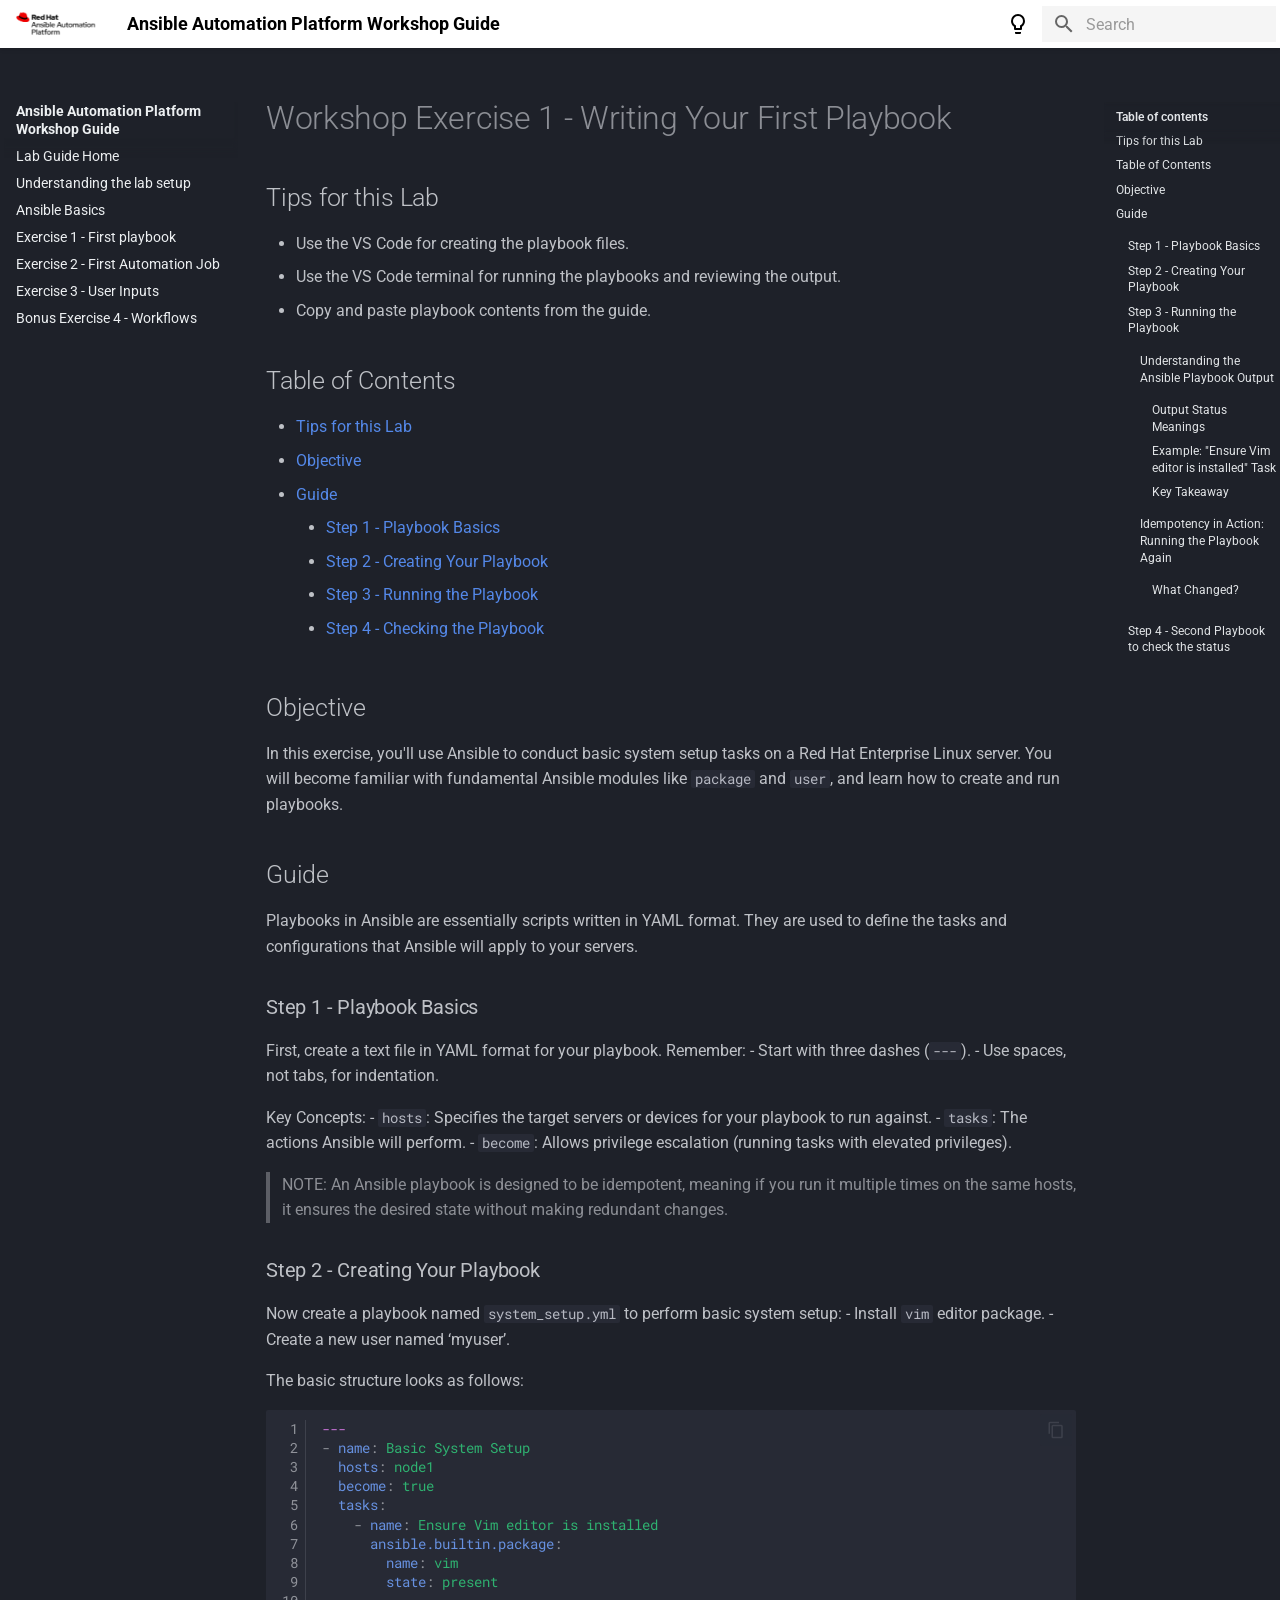
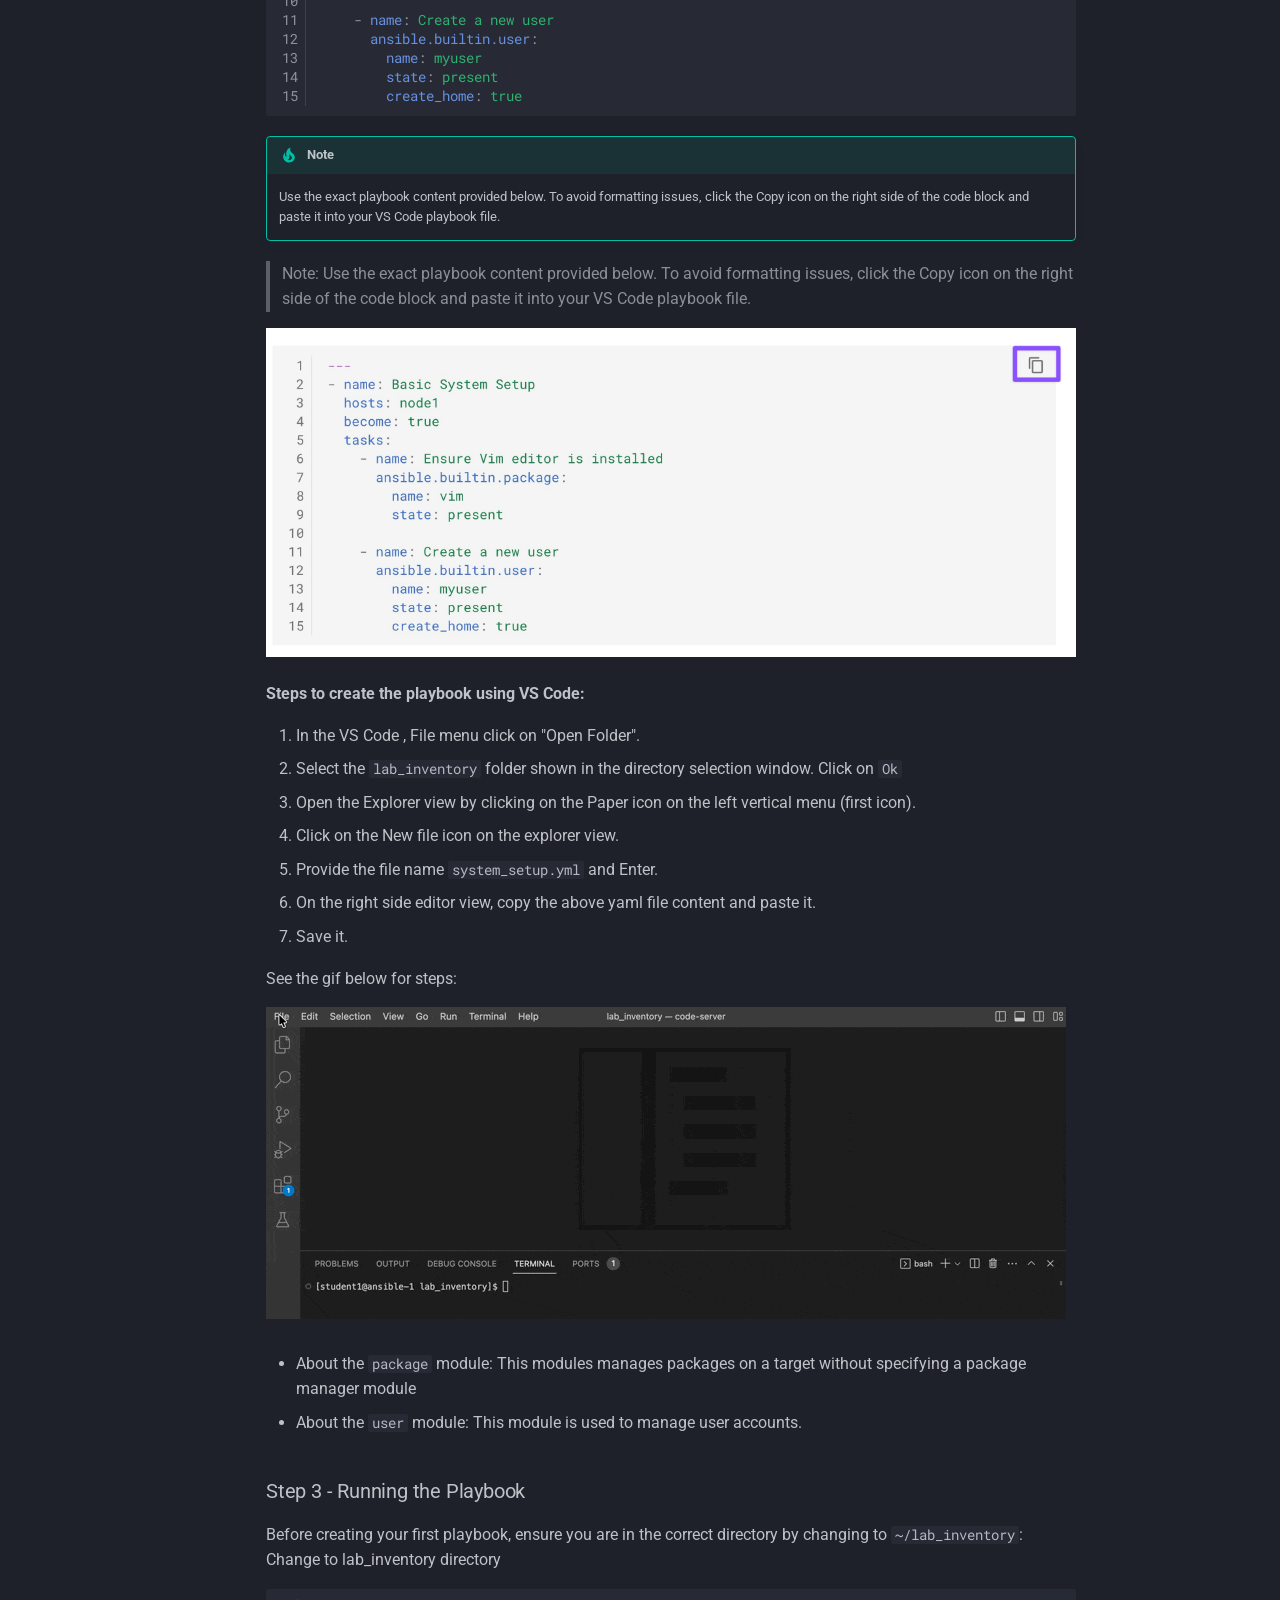
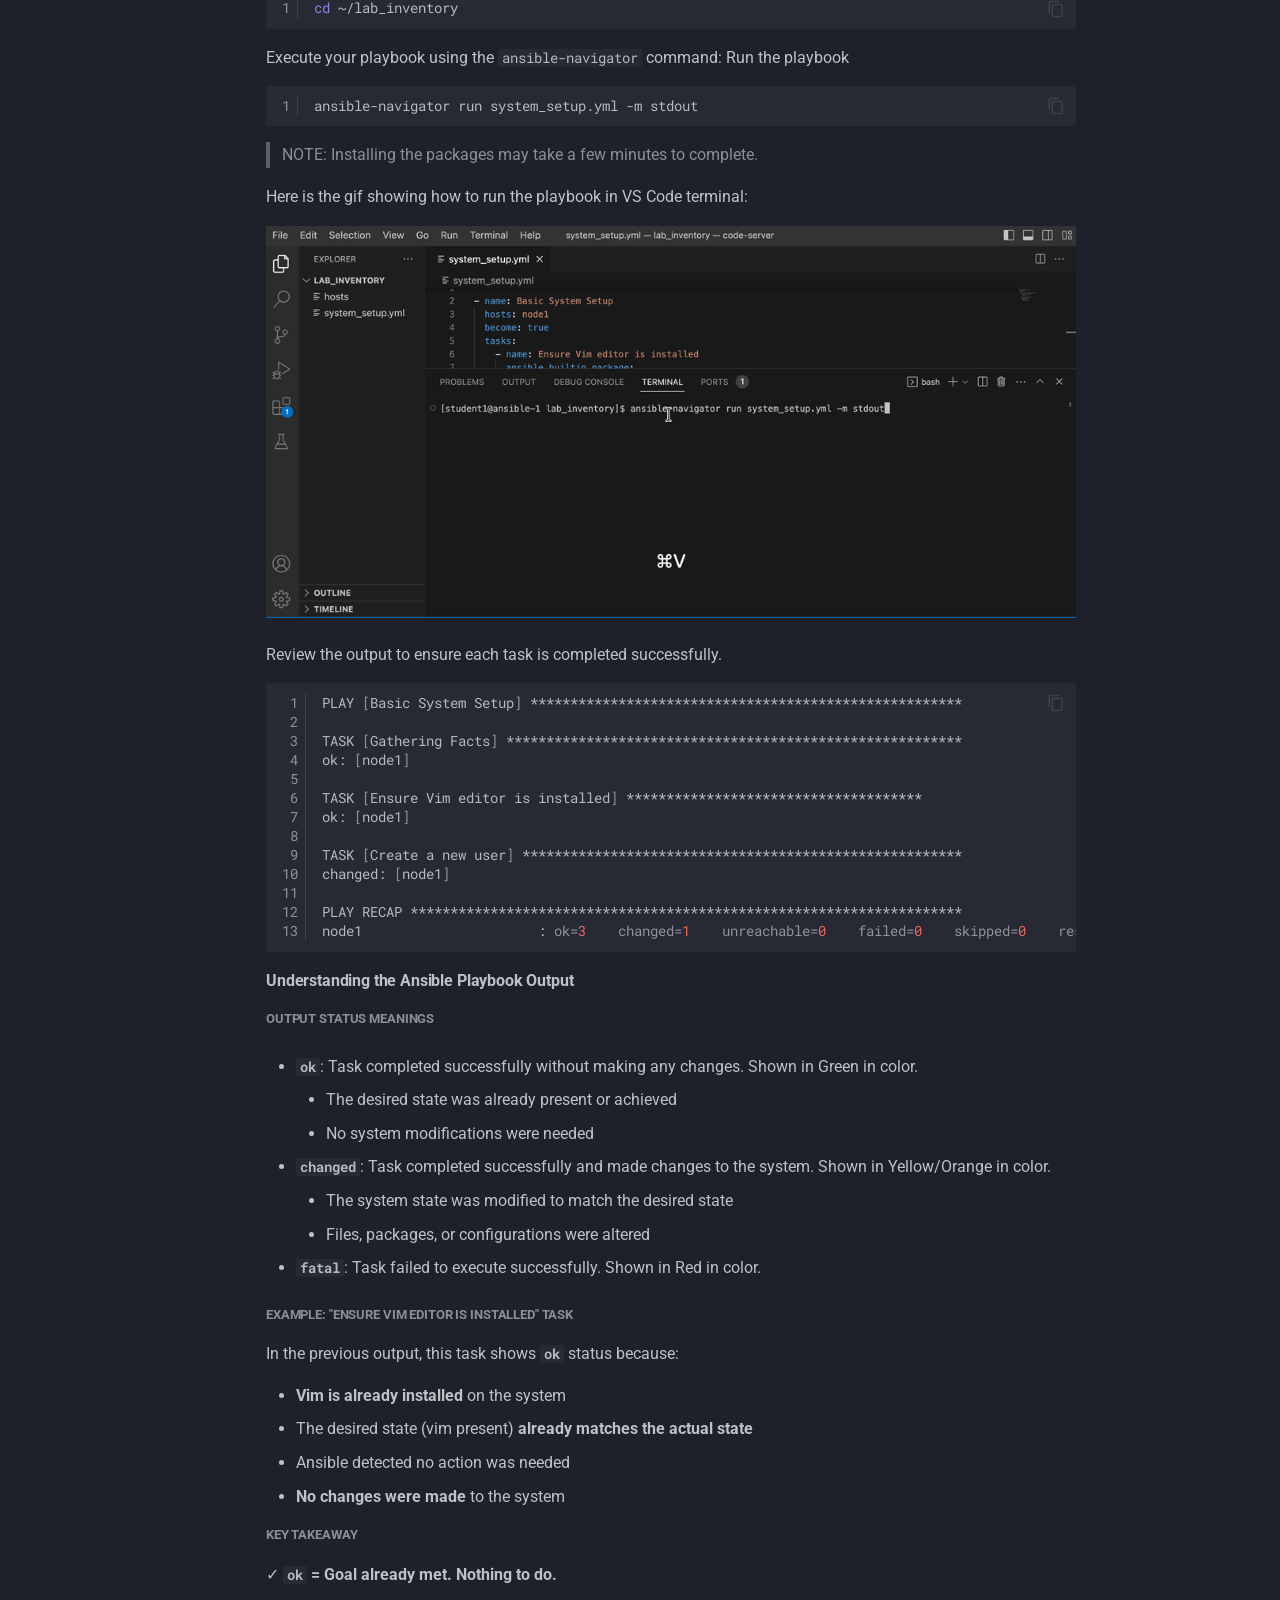
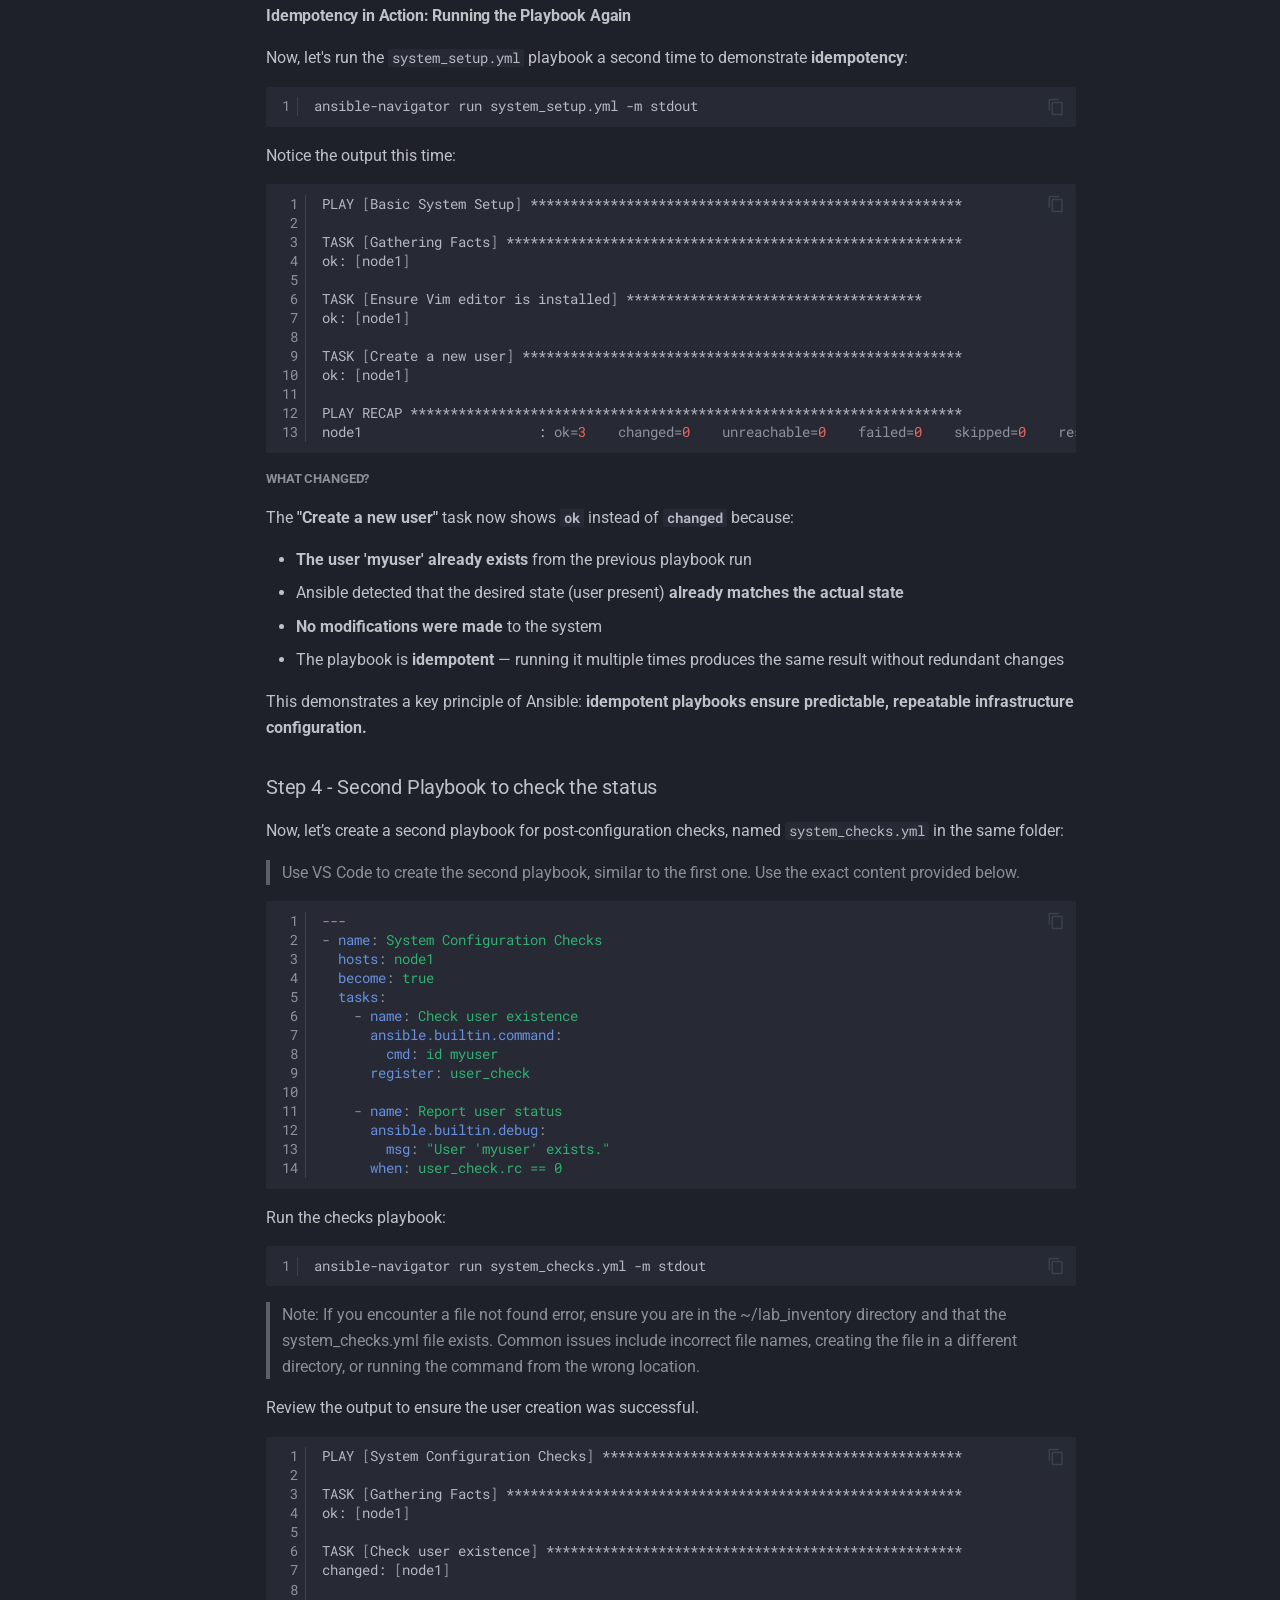
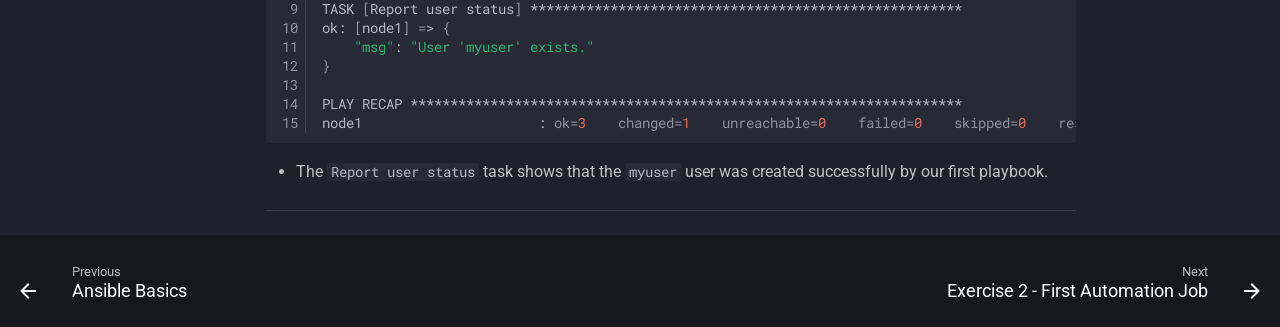
==== 3-playbook/index.html @ c1fabc26 "deploy: dbd949e2527950533a2bd51cdb0af93ff251a50c" ====
<!doctype html>
<html lang="en" class="no-js">
  <head>
    
      <meta charset="utf-8">
      <meta name="viewport" content="width=device-width,initial-scale=1">
      
      
      
      
        <link rel="prev" href="../2-thebasics/">
      
      
        <link rel="next" href="../4-projects/">
      
      
        
      
      
      <link rel="icon" href="../images/RH_AAP_Logo.png">
      <meta name="generator" content="mkdocs-1.6.1, mkdocs-material-9.7.6">
    
    
      
        <title>Exercise 1 - First playbook - Ansible Automation Platform Workshop Guide</title>
      
    
    
      <link rel="stylesheet" href="../assets/stylesheets/main.484c7ddc.min.css">
      
        
        <link rel="stylesheet" href="../assets/stylesheets/palette.ab4e12ef.min.css">
      
      


    
    
      
    
    
      
        
        
        <link rel="preconnect" href="https://fonts.gstatic.com" crossorigin>
        <link rel="stylesheet" href="https://fonts.googleapis.com/css?family=Roboto:300,300i,400,400i,700,700i%7CRoboto+Mono:400,400i,700,700i&display=fallback">
        <style>:root{--md-text-font:"Roboto";--md-code-font:"Roboto Mono"}</style>
      
    
    
      <link rel="stylesheet" href="../stylesheets/extra.css">
    
    <script>__md_scope=new URL("..",location),__md_hash=e=>[...e].reduce(((e,_)=>(e<<5)-e+_.charCodeAt(0)),0),__md_get=(e,_=localStorage,t=__md_scope)=>JSON.parse(_.getItem(t.pathname+"."+e)),__md_set=(e,_,t=localStorage,a=__md_scope)=>{try{t.setItem(a.pathname+"."+e,JSON.stringify(_))}catch(e){}}</script>
    
      

    
    
  </head>
  
  
    
    
      
    
    
    
    
    <body dir="ltr" data-md-color-scheme="slate" data-md-color-primary="indigo" data-md-color-accent="cyan">
  
    
    <input class="md-toggle" data-md-toggle="drawer" type="checkbox" id="__drawer" autocomplete="off">
    <input class="md-toggle" data-md-toggle="search" type="checkbox" id="__search" autocomplete="off">
    <label class="md-overlay" for="__drawer"></label>
    <div data-md-component="skip">
      
        
        <a href="#workshop-exercise-1-writing-your-first-playbook" class="md-skip">
          Skip to content
        </a>
      
    </div>
    <div data-md-component="announce">
      
    </div>
    
    
      

  

<header class="md-header md-header--shadow" data-md-component="header">
  <nav class="md-header__inner md-grid" aria-label="Header">
    <a href=".." title="Ansible Automation Platform Workshop Guide" class="md-header__button md-logo" aria-label="Ansible Automation Platform Workshop Guide" data-md-component="logo">
      
  <img src="../images/logo.png" alt="logo">

    </a>
    <label class="md-header__button md-icon" for="__drawer">
      
      <svg xmlns="http://www.w3.org/2000/svg" viewBox="0 0 24 24"><path d="M3 6h18v2H3zm0 5h18v2H3zm0 5h18v2H3z"/></svg>
    </label>
    <div class="md-header__title" data-md-component="header-title">
      <div class="md-header__ellipsis">
        <div class="md-header__topic">
          <span class="md-ellipsis">
            Ansible Automation Platform Workshop Guide
          </span>
        </div>
        <div class="md-header__topic" data-md-component="header-topic">
          <span class="md-ellipsis">
            
              Exercise 1 - First playbook
            
          </span>
        </div>
      </div>
    </div>
    
      
        <form class="md-header__option" data-md-component="palette">
  
    
    
    
    <input class="md-option" data-md-color-media="" data-md-color-scheme="slate" data-md-color-primary="indigo" data-md-color-accent="cyan"  aria-label="Switch to light mode"  type="radio" name="__palette" id="__palette_0">
    
      <label class="md-header__button md-icon" title="Switch to light mode" for="__palette_1" hidden>
        <svg xmlns="http://www.w3.org/2000/svg" viewBox="0 0 24 24"><path d="M12 2a7 7 0 0 1 7 7c0 2.38-1.19 4.47-3 5.74V17a1 1 0 0 1-1 1H9a1 1 0 0 1-1-1v-2.26C6.19 13.47 5 11.38 5 9a7 7 0 0 1 7-7M9 21v-1h6v1a1 1 0 0 1-1 1h-4a1 1 0 0 1-1-1m3-17a5 5 0 0 0-5 5c0 2.05 1.23 3.81 3 4.58V16h4v-2.42c1.77-.77 3-2.53 3-4.58a5 5 0 0 0-5-5"/></svg>
      </label>
    
  
    
    
    
    <input class="md-option" data-md-color-media="" data-md-color-scheme="default" data-md-color-primary="white" data-md-color-accent="indigo"  aria-label="Switch to dark mode"  type="radio" name="__palette" id="__palette_1">
    
      <label class="md-header__button md-icon" title="Switch to dark mode" for="__palette_0" hidden>
        <svg xmlns="http://www.w3.org/2000/svg" viewBox="0 0 24 24"><path d="M12 2a7 7 0 0 0-7 7c0 2.38 1.19 4.47 3 5.74V17a1 1 0 0 0 1 1h6a1 1 0 0 0 1-1v-2.26c1.81-1.27 3-3.36 3-5.74a7 7 0 0 0-7-7M9 21a1 1 0 0 0 1 1h4a1 1 0 0 0 1-1v-1H9z"/></svg>
      </label>
    
  
</form>
      
    
    
      <script>var palette=__md_get("__palette");if(palette&&palette.color){if("(prefers-color-scheme)"===palette.color.media){var media=matchMedia("(prefers-color-scheme: light)"),input=document.querySelector(media.matches?"[data-md-color-media='(prefers-color-scheme: light)']":"[data-md-color-media='(prefers-color-scheme: dark)']");palette.color.media=input.getAttribute("data-md-color-media"),palette.color.scheme=input.getAttribute("data-md-color-scheme"),palette.color.primary=input.getAttribute("data-md-color-primary"),palette.color.accent=input.getAttribute("data-md-color-accent")}for(var[key,value]of Object.entries(palette.color))document.body.setAttribute("data-md-color-"+key,value)}</script>
    
    
    
      
      
        <label class="md-header__button md-icon" for="__search">
          
          <svg xmlns="http://www.w3.org/2000/svg" viewBox="0 0 24 24"><path d="M9.5 3A6.5 6.5 0 0 1 16 9.5c0 1.61-.59 3.09-1.56 4.23l.27.27h.79l5 5-1.5 1.5-5-5v-.79l-.27-.27A6.52 6.52 0 0 1 9.5 16 6.5 6.5 0 0 1 3 9.5 6.5 6.5 0 0 1 9.5 3m0 2C7 5 5 7 5 9.5S7 14 9.5 14 14 12 14 9.5 12 5 9.5 5"/></svg>
        </label>
        <div class="md-search" data-md-component="search" role="dialog">
  <label class="md-search__overlay" for="__search"></label>
  <div class="md-search__inner" role="search">
    <form class="md-search__form" name="search">
      <input type="text" class="md-search__input" name="query" aria-label="Search" placeholder="Search" autocapitalize="off" autocorrect="off" autocomplete="off" spellcheck="false" data-md-component="search-query" required>
      <label class="md-search__icon md-icon" for="__search">
        
        <svg xmlns="http://www.w3.org/2000/svg" viewBox="0 0 24 24"><path d="M9.5 3A6.5 6.5 0 0 1 16 9.5c0 1.61-.59 3.09-1.56 4.23l.27.27h.79l5 5-1.5 1.5-5-5v-.79l-.27-.27A6.52 6.52 0 0 1 9.5 16 6.5 6.5 0 0 1 3 9.5 6.5 6.5 0 0 1 9.5 3m0 2C7 5 5 7 5 9.5S7 14 9.5 14 14 12 14 9.5 12 5 9.5 5"/></svg>
        
        <svg xmlns="http://www.w3.org/2000/svg" viewBox="0 0 24 24"><path d="M20 11v2H8l5.5 5.5-1.42 1.42L4.16 12l7.92-7.92L13.5 5.5 8 11z"/></svg>
      </label>
      <nav class="md-search__options" aria-label="Search">
        
        <button type="reset" class="md-search__icon md-icon" title="Clear" aria-label="Clear" tabindex="-1">
          
          <svg xmlns="http://www.w3.org/2000/svg" viewBox="0 0 24 24"><path d="M19 6.41 17.59 5 12 10.59 6.41 5 5 6.41 10.59 12 5 17.59 6.41 19 12 13.41 17.59 19 19 17.59 13.41 12z"/></svg>
        </button>
      </nav>
      
    </form>
    <div class="md-search__output">
      <div class="md-search__scrollwrap" tabindex="0" data-md-scrollfix>
        <div class="md-search-result" data-md-component="search-result">
          <div class="md-search-result__meta">
            Initializing search
          </div>
          <ol class="md-search-result__list" role="presentation"></ol>
        </div>
      </div>
    </div>
  </div>
</div>
      
    
    
  </nav>
  
</header>
    
    <div class="md-container" data-md-component="container">
      
      
        
          
        
      
      <main class="md-main" data-md-component="main">
        <div class="md-main__inner md-grid">
          
            
              
              <div class="md-sidebar md-sidebar--primary" data-md-component="sidebar" data-md-type="navigation" >
                <div class="md-sidebar__scrollwrap">
                  <div class="md-sidebar__inner">
                    



<nav class="md-nav md-nav--primary" aria-label="Navigation" data-md-level="0">
  <label class="md-nav__title" for="__drawer">
    <a href=".." title="Ansible Automation Platform Workshop Guide" class="md-nav__button md-logo" aria-label="Ansible Automation Platform Workshop Guide" data-md-component="logo">
      
  <img src="../images/logo.png" alt="logo">

    </a>
    Ansible Automation Platform Workshop Guide
  </label>
  
  <ul class="md-nav__list" data-md-scrollfix>
    
      
      
  
  
  
  
    <li class="md-nav__item">
      <a href=".." class="md-nav__link">
        
  
  
  <span class="md-ellipsis">
    
  
    Lab Guide Home
  

    
  </span>
  
  

      </a>
    </li>
  

    
      
      
  
  
  
  
    <li class="md-nav__item">
      <a href="../1-setup/" class="md-nav__link">
        
  
  
  <span class="md-ellipsis">
    
  
    Understanding the lab setup
  

    
  </span>
  
  

      </a>
    </li>
  

    
      
      
  
  
  
  
    <li class="md-nav__item">
      <a href="../2-thebasics/" class="md-nav__link">
        
  
  
  <span class="md-ellipsis">
    
  
    Ansible Basics
  

    
  </span>
  
  

      </a>
    </li>
  

    
      
      
  
  
    
  
  
  
    <li class="md-nav__item md-nav__item--active">
      
      <input class="md-nav__toggle md-toggle" type="checkbox" id="__toc">
      
      
        
      
      
        <label class="md-nav__link md-nav__link--active" for="__toc">
          
  
  
  <span class="md-ellipsis">
    
  
    Exercise 1 - First playbook
  

    
  </span>
  
  

          <span class="md-nav__icon md-icon"></span>
        </label>
      
      <a href="./" class="md-nav__link md-nav__link--active">
        
  
  
  <span class="md-ellipsis">
    
  
    Exercise 1 - First playbook
  

    
  </span>
  
  

      </a>
      
        

<nav class="md-nav md-nav--secondary" aria-label="Table of contents">
  
  
  
    
  
  
    <label class="md-nav__title" for="__toc">
      <span class="md-nav__icon md-icon"></span>
      Table of contents
    </label>
    <ul class="md-nav__list" data-md-component="toc" data-md-scrollfix>
      
        <li class="md-nav__item">
  <a href="#tips-for-this-lab" class="md-nav__link">
    <span class="md-ellipsis">
      
        Tips for this Lab
      
    </span>
  </a>
  
</li>
      
        <li class="md-nav__item">
  <a href="#table-of-contents" class="md-nav__link">
    <span class="md-ellipsis">
      
        Table of Contents
      
    </span>
  </a>
  
</li>
      
        <li class="md-nav__item">
  <a href="#objective" class="md-nav__link">
    <span class="md-ellipsis">
      
        Objective
      
    </span>
  </a>
  
</li>
      
        <li class="md-nav__item">
  <a href="#guide" class="md-nav__link">
    <span class="md-ellipsis">
      
        Guide
      
    </span>
  </a>
  
    <nav class="md-nav" aria-label="Guide">
      <ul class="md-nav__list">
        
          <li class="md-nav__item">
  <a href="#step-1-playbook-basics" class="md-nav__link">
    <span class="md-ellipsis">
      
        Step 1 - Playbook Basics
      
    </span>
  </a>
  
</li>
        
          <li class="md-nav__item">
  <a href="#step-2-creating-your-playbook" class="md-nav__link">
    <span class="md-ellipsis">
      
        Step 2 - Creating Your Playbook
      
    </span>
  </a>
  
</li>
        
          <li class="md-nav__item">
  <a href="#step-3-running-the-playbook" class="md-nav__link">
    <span class="md-ellipsis">
      
        Step 3 - Running the Playbook
      
    </span>
  </a>
  
    <nav class="md-nav" aria-label="Step 3 - Running the Playbook">
      <ul class="md-nav__list">
        
          <li class="md-nav__item">
  <a href="#understanding-the-ansible-playbook-output" class="md-nav__link">
    <span class="md-ellipsis">
      
        Understanding the Ansible Playbook Output
      
    </span>
  </a>
  
    <nav class="md-nav" aria-label="Understanding the Ansible Playbook Output">
      <ul class="md-nav__list">
        
          <li class="md-nav__item">
  <a href="#output-status-meanings" class="md-nav__link">
    <span class="md-ellipsis">
      
        Output Status Meanings
      
    </span>
  </a>
  
</li>
        
          <li class="md-nav__item">
  <a href="#example-ensure-vim-editor-is-installed-task" class="md-nav__link">
    <span class="md-ellipsis">
      
        Example: "Ensure Vim editor is installed" Task
      
    </span>
  </a>
  
</li>
        
          <li class="md-nav__item">
  <a href="#key-takeaway" class="md-nav__link">
    <span class="md-ellipsis">
      
        Key Takeaway
      
    </span>
  </a>
  
</li>
        
      </ul>
    </nav>
  
</li>
        
          <li class="md-nav__item">
  <a href="#idempotency-in-action-running-the-playbook-again" class="md-nav__link">
    <span class="md-ellipsis">
      
        Idempotency in Action: Running the Playbook Again
      
    </span>
  </a>
  
    <nav class="md-nav" aria-label="Idempotency in Action: Running the Playbook Again">
      <ul class="md-nav__list">
        
          <li class="md-nav__item">
  <a href="#what-changed" class="md-nav__link">
    <span class="md-ellipsis">
      
        What Changed?
      
    </span>
  </a>
  
</li>
        
      </ul>
    </nav>
  
</li>
        
      </ul>
    </nav>
  
</li>
        
          <li class="md-nav__item">
  <a href="#step-4-second-playbook-to-check-the-status" class="md-nav__link">
    <span class="md-ellipsis">
      
        Step 4 - Second Playbook to check the status
      
    </span>
  </a>
  
</li>
        
      </ul>
    </nav>
  
</li>
      
    </ul>
  
</nav>
      
    </li>
  

    
      
      
  
  
  
  
    <li class="md-nav__item">
      <a href="../4-projects/" class="md-nav__link">
        
  
  
  <span class="md-ellipsis">
    
  
    Exercise 2 - First Automation Job
  

    
  </span>
  
  

      </a>
    </li>
  

    
      
      
  
  
  
  
    <li class="md-nav__item">
      <a href="../5-surveys/" class="md-nav__link">
        
  
  
  <span class="md-ellipsis">
    
  
    Exercise 3 - User Inputs
  

    
  </span>
  
  

      </a>
    </li>
  

    
      
      
  
  
  
  
    <li class="md-nav__item">
      <a href="../6-bonus-workflows/" class="md-nav__link">
        
  
  
  <span class="md-ellipsis">
    
  
    Bonus Exercise 4 - Workflows
  

    
  </span>
  
  

      </a>
    </li>
  

    
  </ul>
</nav>
                  </div>
                </div>
              </div>
            
            
              
              <div class="md-sidebar md-sidebar--secondary" data-md-component="sidebar" data-md-type="toc" >
                <div class="md-sidebar__scrollwrap">
                  <div class="md-sidebar__inner">
                    

<nav class="md-nav md-nav--secondary" aria-label="Table of contents">
  
  
  
    
  
  
    <label class="md-nav__title" for="__toc">
      <span class="md-nav__icon md-icon"></span>
      Table of contents
    </label>
    <ul class="md-nav__list" data-md-component="toc" data-md-scrollfix>
      
        <li class="md-nav__item">
  <a href="#tips-for-this-lab" class="md-nav__link">
    <span class="md-ellipsis">
      
        Tips for this Lab
      
    </span>
  </a>
  
</li>
      
        <li class="md-nav__item">
  <a href="#table-of-contents" class="md-nav__link">
    <span class="md-ellipsis">
      
        Table of Contents
      
    </span>
  </a>
  
</li>
      
        <li class="md-nav__item">
  <a href="#objective" class="md-nav__link">
    <span class="md-ellipsis">
      
        Objective
      
    </span>
  </a>
  
</li>
      
        <li class="md-nav__item">
  <a href="#guide" class="md-nav__link">
    <span class="md-ellipsis">
      
        Guide
      
    </span>
  </a>
  
    <nav class="md-nav" aria-label="Guide">
      <ul class="md-nav__list">
        
          <li class="md-nav__item">
  <a href="#step-1-playbook-basics" class="md-nav__link">
    <span class="md-ellipsis">
      
        Step 1 - Playbook Basics
      
    </span>
  </a>
  
</li>
        
          <li class="md-nav__item">
  <a href="#step-2-creating-your-playbook" class="md-nav__link">
    <span class="md-ellipsis">
      
        Step 2 - Creating Your Playbook
      
    </span>
  </a>
  
</li>
        
          <li class="md-nav__item">
  <a href="#step-3-running-the-playbook" class="md-nav__link">
    <span class="md-ellipsis">
      
        Step 3 - Running the Playbook
      
    </span>
  </a>
  
    <nav class="md-nav" aria-label="Step 3 - Running the Playbook">
      <ul class="md-nav__list">
        
          <li class="md-nav__item">
  <a href="#understanding-the-ansible-playbook-output" class="md-nav__link">
    <span class="md-ellipsis">
      
        Understanding the Ansible Playbook Output
      
    </span>
  </a>
  
    <nav class="md-nav" aria-label="Understanding the Ansible Playbook Output">
      <ul class="md-nav__list">
        
          <li class="md-nav__item">
  <a href="#output-status-meanings" class="md-nav__link">
    <span class="md-ellipsis">
      
        Output Status Meanings
      
    </span>
  </a>
  
</li>
        
          <li class="md-nav__item">
  <a href="#example-ensure-vim-editor-is-installed-task" class="md-nav__link">
    <span class="md-ellipsis">
      
        Example: "Ensure Vim editor is installed" Task
      
    </span>
  </a>
  
</li>
        
          <li class="md-nav__item">
  <a href="#key-takeaway" class="md-nav__link">
    <span class="md-ellipsis">
      
        Key Takeaway
      
    </span>
  </a>
  
</li>
        
      </ul>
    </nav>
  
</li>
        
          <li class="md-nav__item">
  <a href="#idempotency-in-action-running-the-playbook-again" class="md-nav__link">
    <span class="md-ellipsis">
      
        Idempotency in Action: Running the Playbook Again
      
    </span>
  </a>
  
    <nav class="md-nav" aria-label="Idempotency in Action: Running the Playbook Again">
      <ul class="md-nav__list">
        
          <li class="md-nav__item">
  <a href="#what-changed" class="md-nav__link">
    <span class="md-ellipsis">
      
        What Changed?
      
    </span>
  </a>
  
</li>
        
      </ul>
    </nav>
  
</li>
        
      </ul>
    </nav>
  
</li>
        
          <li class="md-nav__item">
  <a href="#step-4-second-playbook-to-check-the-status" class="md-nav__link">
    <span class="md-ellipsis">
      
        Step 4 - Second Playbook to check the status
      
    </span>
  </a>
  
</li>
        
      </ul>
    </nav>
  
</li>
      
    </ul>
  
</nav>
                  </div>
                </div>
              </div>
            
          
          
            <div class="md-content" data-md-component="content">
              
              <article class="md-content__inner md-typeset">
                
                  



<h1 id="workshop-exercise-1-writing-your-first-playbook">Workshop Exercise 1 - Writing Your First Playbook</h1>
<h2 id="tips-for-this-lab">Tips for this Lab</h2>
<ul>
<li>Use the VS Code for creating the playbook files. </li>
<li>Use the VS Code terminal for running the playbooks and reviewing the output.</li>
<li>Copy and paste playbook contents from the guide. </li>
</ul>
<h2 id="table-of-contents">Table of Contents</h2>
<ul>
<li><a href="#tips-for-this-lab">Tips for this Lab</a></li>
<li><a href="#objective">Objective</a></li>
<li><a href="#guide">Guide</a><ul>
<li><a href="#step-1---playbook-basics">Step 1 - Playbook Basics</a></li>
<li><a href="#step-2---creating-your-playbook">Step 2 - Creating Your Playbook</a></li>
<li><a href="#step-3---running-the-playbook">Step 3 - Running the Playbook</a></li>
<li><a href="#step-4---checking-the-playbook">Step 4 - Checking the Playbook</a></li>
</ul>
</li>
</ul>
<h2 id="objective">Objective</h2>
<p>In this exercise, you'll use Ansible to conduct basic system setup tasks on a
Red Hat Enterprise Linux server. You will become familiar with fundamental
Ansible modules like <code>package</code> and <code>user</code>, and learn how to create and run
playbooks.</p>
<h2 id="guide">Guide</h2>
<p>Playbooks in Ansible are essentially scripts written in YAML format. They are
used to define the tasks and configurations that Ansible will apply to your
servers.</p>
<h3 id="step-1-playbook-basics">Step 1 - Playbook Basics</h3>
<p>First, create a text file in YAML format for your playbook. Remember:
- Start with three dashes (<code>---</code>).
- Use spaces, not tabs, for indentation.</p>
<p>Key Concepts:
- <code>hosts</code>: Specifies the target servers or devices for your playbook to run against.
- <code>tasks</code>: The actions Ansible will perform.
- <code>become</code>: Allows privilege escalation (running tasks with elevated privileges).</p>
<blockquote>
<p>NOTE: An Ansible playbook is designed to be idempotent, meaning if you run it multiple times on the same hosts, it ensures the desired state without making redundant changes.</p>
</blockquote>
<h3 id="step-2-creating-your-playbook">Step 2 - Creating Your Playbook</h3>
<p>Now create a playbook named <code>system_setup.yml</code> to perform basic system setup:
- Install <code>vim</code> editor package.
- Create a new user named ‘myuser’.</p>
<p>The basic structure looks as follows:</p>
<div class="highlight"><table class="highlighttable"><tr><td class="linenos"><div class="linenodiv"><pre><span></span><span class="normal"> 1</span>
<span class="normal"> 2</span>
<span class="normal"> 3</span>
<span class="normal"> 4</span>
<span class="normal"> 5</span>
<span class="normal"> 6</span>
<span class="normal"> 7</span>
<span class="normal"> 8</span>
<span class="normal"> 9</span>
<span class="normal">10</span>
<span class="normal">11</span>
<span class="normal">12</span>
<span class="normal">13</span>
<span class="normal">14</span>
<span class="normal">15</span></pre></div></td><td class="code"><div><pre><span></span><code><span class="nn">---</span>
<span class="p p-Indicator">-</span><span class="w"> </span><span class="nt">name</span><span class="p">:</span><span class="w"> </span><span class="l l-Scalar l-Scalar-Plain">Basic System Setup</span>
<span class="w">  </span><span class="nt">hosts</span><span class="p">:</span><span class="w"> </span><span class="l l-Scalar l-Scalar-Plain">node1</span>
<span class="w">  </span><span class="nt">become</span><span class="p">:</span><span class="w"> </span><span class="l l-Scalar l-Scalar-Plain">true</span>
<span class="w">  </span><span class="nt">tasks</span><span class="p">:</span>
<span class="w">    </span><span class="p p-Indicator">-</span><span class="w"> </span><span class="nt">name</span><span class="p">:</span><span class="w"> </span><span class="l l-Scalar l-Scalar-Plain">Ensure Vim editor is installed</span>
<span class="w">      </span><span class="nt">ansible.builtin.package</span><span class="p">:</span>
<span class="w">        </span><span class="nt">name</span><span class="p">:</span><span class="w"> </span><span class="l l-Scalar l-Scalar-Plain">vim</span>
<span class="w">        </span><span class="nt">state</span><span class="p">:</span><span class="w"> </span><span class="l l-Scalar l-Scalar-Plain">present</span>

<span class="w">    </span><span class="p p-Indicator">-</span><span class="w"> </span><span class="nt">name</span><span class="p">:</span><span class="w"> </span><span class="l l-Scalar l-Scalar-Plain">Create a new user</span>
<span class="w">      </span><span class="nt">ansible.builtin.user</span><span class="p">:</span>
<span class="w">        </span><span class="nt">name</span><span class="p">:</span><span class="w"> </span><span class="l l-Scalar l-Scalar-Plain">myuser</span>
<span class="w">        </span><span class="nt">state</span><span class="p">:</span><span class="w"> </span><span class="l l-Scalar l-Scalar-Plain">present</span>
<span class="w">        </span><span class="nt">create_home</span><span class="p">:</span><span class="w"> </span><span class="l l-Scalar l-Scalar-Plain">true</span>
</code></pre></div></td></tr></table></div>
<div class="admonition tip">
<p class="admonition-title">Note</p>
<p>Use the exact playbook content provided below. To avoid formatting issues, click the Copy icon on the right side of the code block and paste it into your VS Code playbook file.</p>
</div>
<blockquote>
<p>Note: Use the exact playbook content provided below. To avoid formatting issues, click the Copy icon on the right side of the code block and paste it into your VS Code playbook file.</p>
</blockquote>
<p><img alt="Copy playbook content" src="images/code-copy-icon.jpg" /></p>
<p><strong>Steps to create the playbook using VS Code:</strong></p>
<ol>
<li>In the VS Code , File menu click on "Open Folder".</li>
<li>Select the <code>lab_inventory</code> folder shown in the directory selection window. Click on <code>Ok</code></li>
<li>Open the Explorer view by clicking on the Paper icon on the left vertical menu (first icon). </li>
<li>Click on the New file icon on the explorer view. </li>
<li>Provide the file name <code>system_setup.yml</code> and Enter. </li>
<li>On the right side editor view, copy the above yaml file content and paste it. </li>
<li>Save it.</li>
</ol>
<p>See the gif below for steps:</p>
<p><img alt="Create Playbook in VSCode" src="images/vscode-open-folder.gif" /></p>
<ul>
<li>
<p>About the <code>package</code> module: This modules manages packages on a target without specifying a package manager module</p>
</li>
<li>
<p>About the <code>user</code> module: This module is used to manage user accounts.</p>
</li>
</ul>
<h3 id="step-3-running-the-playbook">Step 3 - Running the Playbook</h3>
<p>Before creating your first playbook, ensure you are in the correct directory by changing to <code>~/lab_inventory</code>:
Change to lab_inventory directory
<div class="highlight"><table class="highlighttable"><tr><td class="linenos"><div class="linenodiv"><pre><span></span><span class="normal">1</span></pre></div></td><td class="code"><div><pre><span></span><code><span class="nb">cd</span><span class="w"> </span>~/lab_inventory
</code></pre></div></td></tr></table></div></p>
<p>Execute your playbook using the <code>ansible-navigator</code> command:
Run the playbook
<div class="highlight"><table class="highlighttable"><tr><td class="linenos"><div class="linenodiv"><pre><span></span><span class="normal">1</span></pre></div></td><td class="code"><div><pre><span></span><code>ansible-navigator<span class="w"> </span>run<span class="w"> </span>system_setup.yml<span class="w"> </span>-m<span class="w"> </span>stdout
</code></pre></div></td></tr></table></div></p>
<blockquote>
<p>NOTE: Installing the packages may take a few minutes to complete.</p>
</blockquote>
<p>Here is the gif showing how to run the playbook in VS Code terminal: </p>
<p><img alt="Run Playbook in VSCode" src="images/running-the-first-playbook-low-res.gif" /></p>
<p>Review the output to ensure each task is completed successfully.</p>
<div class="highlight"><table class="highlighttable"><tr><td class="linenos"><div class="linenodiv"><pre><span></span><span class="normal"> 1</span>
<span class="normal"> 2</span>
<span class="normal"> 3</span>
<span class="normal"> 4</span>
<span class="normal"> 5</span>
<span class="normal"> 6</span>
<span class="normal"> 7</span>
<span class="normal"> 8</span>
<span class="normal"> 9</span>
<span class="normal">10</span>
<span class="normal">11</span>
<span class="normal">12</span>
<span class="normal">13</span></pre></div></td><td class="code"><div><pre><span></span><code>PLAY<span class="w"> </span><span class="o">[</span>Basic<span class="w"> </span>System<span class="w"> </span>Setup<span class="o">]</span><span class="w"> </span>******************************************************

TASK<span class="w"> </span><span class="o">[</span>Gathering<span class="w"> </span>Facts<span class="o">]</span><span class="w"> </span>*********************************************************
ok:<span class="w"> </span><span class="o">[</span>node1<span class="o">]</span>

TASK<span class="w"> </span><span class="o">[</span>Ensure<span class="w"> </span>Vim<span class="w"> </span>editor<span class="w"> </span>is<span class="w"> </span>installed<span class="o">]</span><span class="w"> </span>*************************************
ok:<span class="w"> </span><span class="o">[</span>node1<span class="o">]</span>

TASK<span class="w"> </span><span class="o">[</span>Create<span class="w"> </span>a<span class="w"> </span>new<span class="w"> </span>user<span class="o">]</span><span class="w"> </span>*******************************************************
changed:<span class="w"> </span><span class="o">[</span>node1<span class="o">]</span>

PLAY<span class="w"> </span>RECAP<span class="w"> </span>*********************************************************************
node1<span class="w">                      </span>:<span class="w"> </span><span class="nv">ok</span><span class="o">=</span><span class="m">3</span><span class="w">    </span><span class="nv">changed</span><span class="o">=</span><span class="m">1</span><span class="w">    </span><span class="nv">unreachable</span><span class="o">=</span><span class="m">0</span><span class="w">    </span><span class="nv">failed</span><span class="o">=</span><span class="m">0</span><span class="w">    </span><span class="nv">skipped</span><span class="o">=</span><span class="m">0</span><span class="w">    </span><span class="nv">rescued</span><span class="o">=</span><span class="m">0</span><span class="w">    </span><span class="nv">ignored</span><span class="o">=</span><span class="m">0</span><span class="w">  </span>
</code></pre></div></td></tr></table></div>
<h4 id="understanding-the-ansible-playbook-output">Understanding the Ansible Playbook Output</h4>
<h5 id="output-status-meanings">Output Status Meanings</h5>
<ul>
<li>
<p><strong><code>ok</code></strong>: Task completed successfully without making any changes. Shown in Green in color.</p>
<ul>
<li>The desired state was already present or achieved</li>
<li>No system modifications were needed</li>
</ul>
</li>
<li>
<p><strong><code>changed</code></strong>: Task completed successfully and made changes to the system. Shown in Yellow/Orange in color.</p>
<ul>
<li>The system state was modified to match the desired state</li>
<li>Files, packages, or configurations were altered</li>
</ul>
</li>
<li>
<p><strong><code>fatal</code></strong>: Task failed to execute successfully. Shown in Red in color.</p>
</li>
</ul>
<h5 id="example-ensure-vim-editor-is-installed-task">Example: "Ensure Vim editor is installed" Task</h5>
<p>In the previous output, this task shows <strong><code>ok</code></strong> status because:</p>
<ul>
<li><strong>Vim is already installed</strong> on the system</li>
<li>The desired state (vim present) <strong>already matches the actual state</strong></li>
<li>Ansible detected no action was needed</li>
<li><strong>No changes were made</strong> to the system</li>
</ul>
<h5 id="key-takeaway">Key Takeaway</h5>
<p>✓ <strong><code>ok</code> = Goal already met. Nothing to do.</strong></p>
<h4 id="idempotency-in-action-running-the-playbook-again">Idempotency in Action: Running the Playbook Again</h4>
<p>Now, let's run the <code>system_setup.yml</code> playbook a second time to demonstrate <strong>idempotency</strong>:</p>
<div class="highlight"><table class="highlighttable"><tr><td class="linenos"><div class="linenodiv"><pre><span></span><span class="normal">1</span></pre></div></td><td class="code"><div><pre><span></span><code>ansible-navigator<span class="w"> </span>run<span class="w"> </span>system_setup.yml<span class="w"> </span>-m<span class="w"> </span>stdout
</code></pre></div></td></tr></table></div>
<p>Notice the output this time:</p>
<div class="highlight"><table class="highlighttable"><tr><td class="linenos"><div class="linenodiv"><pre><span></span><span class="normal"> 1</span>
<span class="normal"> 2</span>
<span class="normal"> 3</span>
<span class="normal"> 4</span>
<span class="normal"> 5</span>
<span class="normal"> 6</span>
<span class="normal"> 7</span>
<span class="normal"> 8</span>
<span class="normal"> 9</span>
<span class="normal">10</span>
<span class="normal">11</span>
<span class="normal">12</span>
<span class="normal">13</span></pre></div></td><td class="code"><div><pre><span></span><code>PLAY<span class="w"> </span><span class="o">[</span>Basic<span class="w"> </span>System<span class="w"> </span>Setup<span class="o">]</span><span class="w"> </span>******************************************************

TASK<span class="w"> </span><span class="o">[</span>Gathering<span class="w"> </span>Facts<span class="o">]</span><span class="w"> </span>*********************************************************
ok:<span class="w"> </span><span class="o">[</span>node1<span class="o">]</span>

TASK<span class="w"> </span><span class="o">[</span>Ensure<span class="w"> </span>Vim<span class="w"> </span>editor<span class="w"> </span>is<span class="w"> </span>installed<span class="o">]</span><span class="w"> </span>*************************************
ok:<span class="w"> </span><span class="o">[</span>node1<span class="o">]</span>

TASK<span class="w"> </span><span class="o">[</span>Create<span class="w"> </span>a<span class="w"> </span>new<span class="w"> </span>user<span class="o">]</span><span class="w"> </span>*******************************************************
ok:<span class="w"> </span><span class="o">[</span>node1<span class="o">]</span>

PLAY<span class="w"> </span>RECAP<span class="w"> </span>*********************************************************************
node1<span class="w">                      </span>:<span class="w"> </span><span class="nv">ok</span><span class="o">=</span><span class="m">3</span><span class="w">    </span><span class="nv">changed</span><span class="o">=</span><span class="m">0</span><span class="w">    </span><span class="nv">unreachable</span><span class="o">=</span><span class="m">0</span><span class="w">    </span><span class="nv">failed</span><span class="o">=</span><span class="m">0</span><span class="w">    </span><span class="nv">skipped</span><span class="o">=</span><span class="m">0</span><span class="w">    </span><span class="nv">rescued</span><span class="o">=</span><span class="m">0</span><span class="w">    </span><span class="nv">ignored</span><span class="o">=</span><span class="m">0</span><span class="w">  </span>
</code></pre></div></td></tr></table></div>
<h5 id="what-changed">What Changed?</h5>
<p>The <strong>"Create a new user"</strong> task now shows <strong><code>ok</code></strong> instead of <strong><code>changed</code></strong> because:</p>
<ul>
<li><strong>The user 'myuser' already exists</strong> from the previous playbook run</li>
<li>Ansible detected that the desired state (user present) <strong>already matches the actual state</strong></li>
<li><strong>No modifications were made</strong> to the system</li>
<li>The playbook is <strong>idempotent</strong> — running it multiple times produces the same result without redundant changes</li>
</ul>
<p>This demonstrates a key principle of Ansible: <strong>idempotent playbooks ensure predictable, repeatable infrastructure configuration.</strong></p>
<h3 id="step-4-second-playbook-to-check-the-status">Step 4 - Second Playbook to check the status</h3>
<p>Now, let’s create a second playbook for post-configuration checks, named <code>system_checks.yml</code> in the same folder:</p>
<blockquote>
<p>Use VS Code to create the second playbook, similar to the first one. Use the exact content provided below.</p>
</blockquote>
<div class="highlight"><table class="highlighttable"><tr><td class="linenos"><div class="linenodiv"><pre><span></span><span class="normal"> 1</span>
<span class="normal"> 2</span>
<span class="normal"> 3</span>
<span class="normal"> 4</span>
<span class="normal"> 5</span>
<span class="normal"> 6</span>
<span class="normal"> 7</span>
<span class="normal"> 8</span>
<span class="normal"> 9</span>
<span class="normal">10</span>
<span class="normal">11</span>
<span class="normal">12</span>
<span class="normal">13</span>
<span class="normal">14</span></pre></div></td><td class="code"><div><pre><span></span><code><span class="nn">---</span>
<span class="p p-Indicator">-</span><span class="w"> </span><span class="nt">name</span><span class="p">:</span><span class="w"> </span><span class="l l-Scalar l-Scalar-Plain">System Configuration Checks</span>
<span class="w">  </span><span class="nt">hosts</span><span class="p">:</span><span class="w"> </span><span class="l l-Scalar l-Scalar-Plain">node1</span>
<span class="w">  </span><span class="nt">become</span><span class="p">:</span><span class="w"> </span><span class="l l-Scalar l-Scalar-Plain">true</span>
<span class="w">  </span><span class="nt">tasks</span><span class="p">:</span>
<span class="w">    </span><span class="p p-Indicator">-</span><span class="w"> </span><span class="nt">name</span><span class="p">:</span><span class="w"> </span><span class="l l-Scalar l-Scalar-Plain">Check user existence</span>
<span class="w">      </span><span class="nt">ansible.builtin.command</span><span class="p">:</span>
<span class="w">        </span><span class="nt">cmd</span><span class="p">:</span><span class="w"> </span><span class="l l-Scalar l-Scalar-Plain">id myuser</span>
<span class="w">      </span><span class="nt">register</span><span class="p">:</span><span class="w"> </span><span class="l l-Scalar l-Scalar-Plain">user_check</span>

<span class="w">    </span><span class="p p-Indicator">-</span><span class="w"> </span><span class="nt">name</span><span class="p">:</span><span class="w"> </span><span class="l l-Scalar l-Scalar-Plain">Report user status</span>
<span class="w">      </span><span class="nt">ansible.builtin.debug</span><span class="p">:</span>
<span class="w">        </span><span class="nt">msg</span><span class="p">:</span><span class="w"> </span><span class="s">&quot;User</span><span class="nv"> </span><span class="s">&#39;myuser&#39;</span><span class="nv"> </span><span class="s">exists.&quot;</span>
<span class="w">      </span><span class="nt">when</span><span class="p">:</span><span class="w"> </span><span class="l l-Scalar l-Scalar-Plain">user_check.rc == 0</span>
</code></pre></div></td></tr></table></div>
<p>Run the checks playbook:</p>
<div class="highlight"><table class="highlighttable"><tr><td class="linenos"><div class="linenodiv"><pre><span></span><span class="normal">1</span></pre></div></td><td class="code"><div><pre><span></span><code>ansible-navigator<span class="w"> </span>run<span class="w"> </span>system_checks.yml<span class="w"> </span>-m<span class="w"> </span>stdout
</code></pre></div></td></tr></table></div>
<blockquote>
<p>Note: If you encounter a file not found error, ensure you are in the ~/lab_inventory directory and that the system_checks.yml file exists. Common issues include incorrect file names, creating the file in a different directory, or running the command from the wrong location.</p>
</blockquote>
<p>Review the output to ensure the user creation was successful.</p>
<div class="highlight"><table class="highlighttable"><tr><td class="linenos"><div class="linenodiv"><pre><span></span><span class="normal"> 1</span>
<span class="normal"> 2</span>
<span class="normal"> 3</span>
<span class="normal"> 4</span>
<span class="normal"> 5</span>
<span class="normal"> 6</span>
<span class="normal"> 7</span>
<span class="normal"> 8</span>
<span class="normal"> 9</span>
<span class="normal">10</span>
<span class="normal">11</span>
<span class="normal">12</span>
<span class="normal">13</span>
<span class="normal">14</span>
<span class="normal">15</span></pre></div></td><td class="code"><div><pre><span></span><code>PLAY<span class="w"> </span><span class="o">[</span>System<span class="w"> </span>Configuration<span class="w"> </span>Checks<span class="o">]</span><span class="w"> </span>*********************************************

TASK<span class="w"> </span><span class="o">[</span>Gathering<span class="w"> </span>Facts<span class="o">]</span><span class="w"> </span>*********************************************************
ok:<span class="w"> </span><span class="o">[</span>node1<span class="o">]</span>

TASK<span class="w"> </span><span class="o">[</span>Check<span class="w"> </span>user<span class="w"> </span>existence<span class="o">]</span><span class="w"> </span>****************************************************
changed:<span class="w"> </span><span class="o">[</span>node1<span class="o">]</span>

TASK<span class="w"> </span><span class="o">[</span>Report<span class="w"> </span>user<span class="w"> </span>status<span class="o">]</span><span class="w"> </span>******************************************************
ok:<span class="w"> </span><span class="o">[</span>node1<span class="o">]</span><span class="w"> </span><span class="o">=</span>&gt;<span class="w"> </span><span class="o">{</span>
<span class="w">    </span><span class="s2">&quot;msg&quot;</span>:<span class="w"> </span><span class="s2">&quot;User &#39;myuser&#39; exists.&quot;</span>
<span class="o">}</span>

PLAY<span class="w"> </span>RECAP<span class="w"> </span>*********************************************************************
node1<span class="w">                      </span>:<span class="w"> </span><span class="nv">ok</span><span class="o">=</span><span class="m">3</span><span class="w">    </span><span class="nv">changed</span><span class="o">=</span><span class="m">1</span><span class="w">    </span><span class="nv">unreachable</span><span class="o">=</span><span class="m">0</span><span class="w">    </span><span class="nv">failed</span><span class="o">=</span><span class="m">0</span><span class="w">    </span><span class="nv">skipped</span><span class="o">=</span><span class="m">0</span><span class="w">    </span><span class="nv">rescued</span><span class="o">=</span><span class="m">0</span><span class="w">    </span><span class="nv">ignored</span><span class="o">=</span><span class="m">0</span><span class="w">  </span>
</code></pre></div></td></tr></table></div>
<ul>
<li>The <code>Report user status</code> task shows that the <code>myuser</code> user was created successfully by our first playbook.</li>
</ul>
<hr />












                
              </article>
            </div>
          
          
<script>var target=document.getElementById(location.hash.slice(1));target&&target.name&&(target.checked=target.name.startsWith("__tabbed_"))</script>
        </div>
        
      </main>
      
        <footer class="md-footer">
  
    
      
      <nav class="md-footer__inner md-grid" aria-label="Footer" >
        
          
          <a href="../2-thebasics/" class="md-footer__link md-footer__link--prev" aria-label="Previous: Ansible Basics">
            <div class="md-footer__button md-icon">
              
              <svg xmlns="http://www.w3.org/2000/svg" viewBox="0 0 24 24"><path d="M20 11v2H8l5.5 5.5-1.42 1.42L4.16 12l7.92-7.92L13.5 5.5 8 11z"/></svg>
            </div>
            <div class="md-footer__title">
              <span class="md-footer__direction">
                Previous
              </span>
              <div class="md-ellipsis">
                Ansible Basics
              </div>
            </div>
          </a>
        
        
          
          <a href="../4-projects/" class="md-footer__link md-footer__link--next" aria-label="Next: Exercise 2 - First Automation Job">
            <div class="md-footer__title">
              <span class="md-footer__direction">
                Next
              </span>
              <div class="md-ellipsis">
                Exercise 2 - First Automation Job
              </div>
            </div>
            <div class="md-footer__button md-icon">
              
              <svg xmlns="http://www.w3.org/2000/svg" viewBox="0 0 24 24"><path d="M4 11v2h12l-5.5 5.5 1.42 1.42L19.84 12l-7.92-7.92L10.5 5.5 16 11z"/></svg>
            </div>
          </a>
        
      </nav>
    
  
  <div class="md-footer-meta md-typeset">
    <div class="md-footer-meta__inner md-grid">
      <div class="md-copyright">
  
  
    Made with
    <a href="https://squidfunk.github.io/mkdocs-material/" target="_blank" rel="noopener">
      Material for MkDocs
    </a>
  
</div>
      
    </div>
  </div>
</footer>
      
    </div>
    <div class="md-dialog" data-md-component="dialog">
      <div class="md-dialog__inner md-typeset"></div>
    </div>
    
    
    
      
      
      <script id="__config" type="application/json">{"annotate": null, "base": "..", "features": ["navigation.instant", "navigation.tracking", "navigation.footer", "content.code.copy", "content.code.select"], "search": "../assets/javascripts/workers/search.2c215733.min.js", "tags": null, "translations": {"clipboard.copied": "Copied to clipboard", "clipboard.copy": "Copy to clipboard", "search.result.more.one": "1 more on this page", "search.result.more.other": "# more on this page", "search.result.none": "No matching documents", "search.result.one": "1 matching document", "search.result.other": "# matching documents", "search.result.placeholder": "Type to start searching", "search.result.term.missing": "Missing", "select.version": "Select version"}, "version": null}</script>
    
    
      <script src="../assets/javascripts/bundle.79ae519e.min.js"></script>
      
    
  </body>
</html>
---- assets/stylesheets/main.484c7ddc.min.css ----
@charset "UTF-8";html{-webkit-text-size-adjust:none;-moz-text-size-adjust:none;text-size-adjust:none;box-sizing:border-box}*,:after,:before{box-sizing:inherit}@media (prefers-reduced-motion){*,:after,:before{transition:none!important}}body{margin:0}a,button,input,label{-webkit-tap-highlight-color:transparent}a{color:inherit;text-decoration:none}hr{border:0;box-sizing:initial;display:block;height:.05rem;overflow:visible;padding:0}small{font-size:80%}sub,sup{line-height:1em}img{border-style:none}table{border-collapse:initial;border-spacing:0}td,th{font-weight:400;vertical-align:top}button{background:#0000;border:0;font-family:inherit;font-size:inherit;margin:0;padding:0}input{border:0;outline:none}:root{--md-primary-fg-color:#4051b5;--md-primary-fg-color--light:#5d6cc0;--md-primary-fg-color--dark:#303fa1;--md-primary-bg-color:#fff;--md-primary-bg-color--light:#ffffffb3;--md-accent-fg-color:#526cfe;--md-accent-fg-color--transparent:#526cfe1a;--md-accent-bg-color:#fff;--md-accent-bg-color--light:#ffffffb3}[data-md-color-scheme=default]{color-scheme:light}[data-md-color-scheme=default] img[src$="#gh-dark-mode-only"],[data-md-color-scheme=default] img[src$="#only-dark"]{display:none}:root,[data-md-color-scheme=default]{--md-hue:225deg;--md-default-fg-color:#000000de;--md-default-fg-color--light:#0000008a;--md-default-fg-color--lighter:#00000052;--md-default-fg-color--lightest:#00000012;--md-default-bg-color:#fff;--md-default-bg-color--light:#ffffffb3;--md-default-bg-color--lighter:#ffffff4d;--md-default-bg-color--lightest:#ffffff1f;--md-code-fg-color:#36464e;--md-code-bg-color:#f5f5f5;--md-code-bg-color--light:#f5f5f5b3;--md-code-bg-color--lighter:#f5f5f54d;--md-code-hl-color:#4287ff;--md-code-hl-color--light:#4287ff1a;--md-code-hl-number-color:#d52a2a;--md-code-hl-special-color:#db1457;--md-code-hl-function-color:#a846b9;--md-code-hl-constant-color:#6e59d9;--md-code-hl-keyword-color:#3f6ec6;--md-code-hl-string-color:#1c7d4d;--md-code-hl-name-color:var(--md-code-fg-color);--md-code-hl-operator-color:var(--md-default-fg-color--light);--md-code-hl-punctuation-color:var(--md-default-fg-color--light);--md-code-hl-comment-color:var(--md-default-fg-color--light);--md-code-hl-generic-color:var(--md-default-fg-color--light);--md-code-hl-variable-color:var(--md-default-fg-color--light);--md-typeset-color:var(--md-default-fg-color);--md-typeset-a-color:var(--md-primary-fg-color);--md-typeset-del-color:#f5503d26;--md-typeset-ins-color:#0bd57026;--md-typeset-kbd-color:#fafafa;--md-typeset-kbd-accent-color:#fff;--md-typeset-kbd-border-color:#b8b8b8;--md-typeset-mark-color:#ffff0080;--md-typeset-table-color:#0000001f;--md-typeset-table-color--light:rgba(0,0,0,.035);--md-admonition-fg-color:var(--md-default-fg-color);--md-admonition-bg-color:var(--md-default-bg-color);--md-warning-fg-color:#000000de;--md-warning-bg-color:#ff9;--md-footer-fg-color:#fff;--md-footer-fg-color--light:#ffffffb3;--md-footer-fg-color--lighter:#ffffff73;--md-footer-bg-color:#000000de;--md-footer-bg-color--dark:#00000052;--md-shadow-z1:0 0.2rem 0.5rem #0000000d,0 0 0.05rem #0000001a;--md-shadow-z2:0 0.2rem 0.5rem #0000001a,0 0 0.05rem #00000040;--md-shadow-z3:0 0.2rem 0.5rem #0003,0 0 0.05rem #00000059}.md-icon svg{fill:currentcolor;display:block;height:1.2rem;width:1.2rem}body{-webkit-font-smoothing:antialiased;-moz-osx-font-smoothing:grayscale;--md-text-font-family:var(--md-text-font,_),-apple-system,BlinkMacSystemFont,Helvetica,Arial,sans-serif;--md-code-font-family:var(--md-code-font,_),SFMono-Regular,Consolas,Menlo,monospace}aside,body,input{font-feature-settings:"kern","liga";color:var(--md-typeset-color);font-family:var(--md-text-font-family)}code,kbd,pre{font-feature-settings:"kern";font-family:var(--md-code-font-family)}:root{--md-typeset-table-sort-icon:url('data:image/svg+xml;charset=utf-8,<svg xmlns="http://www.w3.org/2000/svg" viewBox="0 0 24 24"><path d="m18 21-4-4h3V7h-3l4-4 4 4h-3v10h3M2 19v-2h10v2M2 13v-2h7v2M2 7V5h4v2z"/></svg>');--md-typeset-table-sort-icon--asc:url('data:image/svg+xml;charset=utf-8,<svg xmlns="http://www.w3.org/2000/svg" viewBox="0 0 24 24"><path d="M19 17h3l-4 4-4-4h3V3h2M2 17h10v2H2M6 5v2H2V5m0 6h7v2H2z"/></svg>');--md-typeset-table-sort-icon--desc:url('data:image/svg+xml;charset=utf-8,<svg xmlns="http://www.w3.org/2000/svg" viewBox="0 0 24 24"><path d="M19 7h3l-4-4-4 4h3v14h2M2 17h10v2H2M6 5v2H2V5m0 6h7v2H2z"/></svg>')}.md-typeset{-webkit-print-color-adjust:exact;color-adjust:exact;font-size:.8rem;line-height:1.6;overflow-wrap:break-word}@media print{.md-typeset{font-size:.68rem}}.md-typeset blockquote,.md-typeset dl,.md-typeset figure,.md-typeset ol,.md-typeset pre,.md-typeset ul{margin-bottom:1em;margin-top:1em}.md-typeset h1{color:var(--md-default-fg-color--light);font-size:2em;line-height:1.3;margin:0 0 1.25em}.md-typeset h1,.md-typeset h2{font-weight:300;letter-spacing:-.01em}.md-typeset h2{font-size:1.5625em;line-height:1.4;margin:1.6em 0 .64em}.md-typeset h3{font-size:1.25em;font-weight:400;letter-spacing:-.01em;line-height:1.5;margin:1.6em 0 .8em}.md-typeset h2+h3{margin-top:.8em}.md-typeset h4{font-weight:700;letter-spacing:-.01em;margin:1em 0}.md-typeset h5,.md-typeset h6{color:var(--md-default-fg-color--light);font-size:.8em;font-weight:700;letter-spacing:-.01em;margin:1.25em 0}.md-typeset h5{text-transform:uppercase}.md-typeset h5 code{text-transform:none}.md-typeset hr{border-bottom:.05rem solid var(--md-default-fg-color--lightest);display:flow-root;margin:1.5em 0}.md-typeset a{color:var(--md-typeset-a-color);word-break:break-word}.md-typeset a,.md-typeset a:before{transition:color 125ms}.md-typeset a:focus,.md-typeset a:hover{color:var(--md-accent-fg-color)}.md-typeset a:focus code,.md-typeset a:hover code{background-color:var(--md-accent-fg-color--transparent);color:var(--md-accent-fg-color)}.md-typeset a code{color:var(--md-typeset-a-color)}.md-typeset a.focus-visible{outline-color:var(--md-accent-fg-color);outline-offset:.2rem}.md-typeset code,.md-typeset kbd,.md-typeset pre{color:var(--md-code-fg-color);direction:ltr;font-variant-ligatures:none;transition:background-color 125ms}@media print{.md-typeset code,.md-typeset kbd,.md-typeset pre{white-space:pre-wrap}}.md-typeset code{background-color:var(--md-code-bg-color);border-radius:.1rem;-webkit-box-decoration-break:clone;box-decoration-break:clone;font-size:.85em;padding:0 .2941176471em;transition:color 125ms,background-color 125ms;word-break:break-word}.md-typeset code:not(.focus-visible){-webkit-tap-highlight-color:transparent;outline:none}.md-typeset pre{display:flow-root;line-height:1.4;position:relative}.md-typeset pre>code{-webkit-box-decoration-break:slice;box-decoration-break:slice;box-shadow:none;display:block;margin:0;outline-color:var(--md-accent-fg-color);overflow:auto;padding:.7720588235em 1.1764705882em;scrollbar-color:var(--md-default-fg-color--lighter) #0000;scrollbar-width:thin;touch-action:auto;word-break:normal}.md-typeset pre>code:hover{scrollbar-color:var(--md-accent-fg-color) #0000}.md-typeset pre>code::-webkit-scrollbar{height:.2rem;width:.2rem}.md-typeset pre>code::-webkit-scrollbar-thumb{background-color:var(--md-default-fg-color--lighter)}.md-typeset pre>code::-webkit-scrollbar-thumb:hover{background-color:var(--md-accent-fg-color)}.md-typeset kbd{background-color:var(--md-typeset-kbd-color);border-radius:.1rem;box-shadow:0 .1rem 0 .05rem var(--md-typeset-kbd-border-color),0 .1rem 0 var(--md-typeset-kbd-border-color),0 -.1rem .2rem var(--md-typeset-kbd-accent-color) inset;color:var(--md-default-fg-color);display:inline-block;font-size:.75em;padding:0 .6666666667em;vertical-align:text-top;word-break:break-word}.md-typeset mark{background-color:var(--md-typeset-mark-color);-webkit-box-decoration-break:clone;box-decoration-break:clone;color:inherit;word-break:break-word}.md-typeset abbr{cursor:help;text-decoration:none}.md-typeset [data-preview],.md-typeset abbr{border-bottom:.05rem dotted var(--md-default-fg-color--light)}.md-typeset small{opacity:.75}[dir=ltr] .md-typeset sub,[dir=ltr] .md-typeset sup{margin-left:.078125em}[dir=rtl] .md-typeset sub,[dir=rtl] .md-typeset sup{margin-right:.078125em}[dir=ltr] .md-typeset blockquote{padding-left:.6rem}[dir=rtl] .md-typeset blockquote{padding-right:.6rem}[dir=ltr] .md-typeset blockquote{border-left:.2rem solid var(--md-default-fg-color--lighter)}[dir=rtl] .md-typeset blockquote{border-right:.2rem solid var(--md-default-fg-color--lighter)}.md-typeset blockquote{color:var(--md-default-fg-color--light);margin-left:0;margin-right:0}.md-typeset ul{list-style-type:disc}.md-typeset ul[type]{list-style-type:revert-layer}[dir=ltr] .md-typeset ol,[dir=ltr] .md-typeset ul{margin-left:.625em}[dir=rtl] .md-typeset ol,[dir=rtl] .md-typeset ul{margin-right:.625em}.md-typeset ol,.md-typeset ul{padding:0}.md-typeset ol:not([hidden]),.md-typeset ul:not([hidden]){display:flow-root}.md-typeset ol ol,.md-typeset ul ol{list-style-type:lower-alpha}.md-typeset ol ol ol,.md-typeset ul ol ol{list-style-type:lower-roman}.md-typeset ol ol ol ol,.md-typeset ul ol ol ol{list-style-type:upper-alpha}.md-typeset ol ol ol ol ol,.md-typeset ul ol ol ol ol{list-style-type:upper-roman}.md-typeset ol[type],.md-typeset ul[type]{list-style-type:revert-layer}[dir=ltr] .md-typeset ol li,[dir=ltr] .md-typeset ul li{margin-left:1.25em}[dir=rtl] .md-typeset ol li,[dir=rtl] .md-typeset ul li{margin-right:1.25em}.md-typeset ol li,.md-typeset ul li{margin-bottom:.5em}.md-typeset ol li blockquote,.md-typeset ol li p,.md-typeset ul li blockquote,.md-typeset ul li p{margin:.5em 0}.md-typeset ol li:last-child,.md-typeset ul li:last-child{margin-bottom:0}[dir=ltr] .md-typeset ol li ol,[dir=ltr] .md-typeset ol li ul,[dir=ltr] .md-typeset ul li ol,[dir=ltr] .md-typeset ul li ul{margin-left:.625em}[dir=rtl] .md-typeset ol li ol,[dir=rtl] .md-typeset ol li ul,[dir=rtl] .md-typeset ul li ol,[dir=rtl] .md-typeset ul li ul{margin-right:.625em}.md-typeset ol li ol,.md-typeset ol li ul,.md-typeset ul li ol,.md-typeset ul li ul{margin-bottom:.5em;margin-top:.5em}[dir=ltr] .md-typeset dd{margin-left:1.875em}[dir=rtl] .md-typeset dd{margin-right:1.875em}.md-typeset dd{margin-bottom:1.5em;margin-top:1em}.md-typeset img,.md-typeset svg,.md-typeset video{height:auto;max-width:100%}.md-typeset img[align=left]{margin:1em 1em 1em 0}.md-typeset img[align=right]{margin:1em 0 1em 1em}.md-typeset img[align]:only-child{margin-top:0}.md-typeset figure{display:flow-root;margin:1em auto;max-width:100%;text-align:center;width:fit-content}.md-typeset figure img{display:block;margin:0 auto}.md-typeset figcaption{font-style:italic;margin:1em auto;max-width:24rem}.md-typeset iframe{max-width:100%}.md-typeset table:not([class]){background-color:var(--md-default-bg-color);border:.05rem solid var(--md-typeset-table-color);border-radius:.1rem;display:inline-block;font-size:.64rem;max-width:100%;overflow:auto;touch-action:auto}@media print{.md-typeset table:not([class]){display:table}}.md-typeset table:not([class])+*{margin-top:1.5em}.md-typeset table:not([class]) td>:first-child,.md-typeset table:not([class]) th>:first-child{margin-top:0}.md-typeset table:not([class]) td>:last-child,.md-typeset table:not([class]) th>:last-child{margin-bottom:0}.md-typeset table:not([class]) td:not([align]),.md-typeset table:not([class]) th:not([align]){text-align:left}[dir=rtl] .md-typeset table:not([class]) td:not([align]),[dir=rtl] .md-typeset table:not([class]) th:not([align]){text-align:right}.md-typeset table:not([class]) th{font-weight:700;min-width:5rem;padding:.9375em 1.25em;vertical-align:top}.md-typeset table:not([class]) td{border-top:.05rem solid var(--md-typeset-table-color);padding:.9375em 1.25em;vertical-align:top}.md-typeset table:not([class]) tbody tr{transition:background-color 125ms}.md-typeset table:not([class]) tbody tr:hover{background-color:var(--md-typeset-table-color--light);box-shadow:0 .05rem 0 var(--md-default-bg-color) inset}.md-typeset table:not([class]) a{word-break:normal}.md-typeset table th[role=columnheader]{cursor:pointer}[dir=ltr] .md-typeset table th[role=columnheader]:after{margin-left:.5em}[dir=rtl] .md-typeset table th[role=columnheader]:after{margin-right:.5em}.md-typeset table th[role=columnheader]:after{content:"";display:inline-block;height:1.2em;-webkit-mask-image:var(--md-typeset-table-sort-icon);mask-image:var(--md-typeset-table-sort-icon);-webkit-mask-repeat:no-repeat;mask-repeat:no-repeat;-webkit-mask-size:contain;mask-size:contain;transition:background-color 125ms;vertical-align:text-bottom;width:1.2em}.md-typeset table th[role=columnheader]:hover:after{background-color:var(--md-default-fg-color--lighter)}.md-typeset table th[role=columnheader][aria-sort=ascending]:after{background-color:var(--md-default-fg-color--light);-webkit-mask-image:var(--md-typeset-table-sort-icon--asc);mask-image:var(--md-typeset-table-sort-icon--asc)}.md-typeset table th[role=columnheader][aria-sort=descending]:after{background-color:var(--md-default-fg-color--light);-webkit-mask-image:var(--md-typeset-table-sort-icon--desc);mask-image:var(--md-typeset-table-sort-icon--desc)}.md-typeset__scrollwrap{margin:1em -.8rem;overflow-x:auto;touch-action:auto}.md-typeset__table{display:inline-block;margin-bottom:.5em;padding:0 .8rem}@media print{.md-typeset__table{display:block}}html .md-typeset__table table{display:table;margin:0;overflow:hidden;width:100%}@media screen and (max-width:44.984375em){.md-content__inner>pre{margin:1em -.8rem}.md-content__inner>pre code{border-radius:0}}.md-typeset .md-author{border-radius:100%;display:block;flex-shrink:0;height:1.6rem;overflow:hidden;position:relative;transition:color 125ms,transform 125ms;width:1.6rem}.md-typeset .md-author img{display:block}.md-typeset .md-author--more{background:var(--md-default-fg-color--lightest);color:var(--md-default-fg-color--lighter);font-size:.6rem;font-weight:700;line-height:1.6rem;text-align:center}.md-typeset .md-author--long{height:2.4rem;width:2.4rem}.md-typeset a.md-author{transform:scale(1)}.md-typeset a.md-author img{border-radius:100%;filter:grayscale(100%) opacity(75%);transition:filter 125ms}.md-typeset a.md-author:focus,.md-typeset a.md-author:hover{transform:scale(1.1);z-index:1}.md-typeset a.md-author:focus img,.md-typeset a.md-author:hover img{filter:grayscale(0)}.md-banner{background-color:var(--md-footer-bg-color);color:var(--md-footer-fg-color);overflow:auto}@media print{.md-banner{display:none}}.md-banner--warning{background-color:var(--md-warning-bg-color);color:var(--md-warning-fg-color)}.md-banner__inner{font-size:.7rem;margin:.6rem auto;padding:0 .8rem}[dir=ltr] .md-banner__button{float:right}[dir=rtl] .md-banner__button{float:left}.md-banner__button{color:inherit;cursor:pointer;transition:opacity .25s}.no-js .md-banner__button{display:none}.md-banner__button:hover{opacity:.7}html{font-size:125%;height:100%;overflow-x:hidden}@media screen and (min-width:100em){html{font-size:137.5%}}@media screen and (min-width:125em){html{font-size:150%}}body{background-color:var(--md-default-bg-color);display:flex;flex-direction:column;font-size:.5rem;min-height:100%;position:relative;width:100%}@media print{body{display:block}}@media screen and (max-width:59.984375em){body[data-md-scrolllock]{position:fixed}}.md-grid{margin-left:auto;margin-right:auto;max-width:61rem}.md-container{display:flex;flex-direction:column;flex-grow:1}@media print{.md-container{display:block}}.md-main{flex-grow:1}.md-main__inner{display:flex;height:100%;margin-top:1.5rem}.md-ellipsis{overflow:hidden;text-overflow:ellipsis}.md-toggle{display:none}.md-option{height:0;opacity:0;position:absolute;width:0}.md-option:checked+label:not([hidden]){display:block}.md-option.focus-visible+label{outline-color:var(--md-accent-fg-color);outline-style:auto}.md-skip{background-color:var(--md-default-fg-color);border-radius:.1rem;color:var(--md-default-bg-color);font-size:.64rem;margin:.5rem;opacity:0;outline-color:var(--md-accent-fg-color);padding:.3rem .5rem;position:fixed;transform:translateY(.4rem);z-index:-1}.md-skip:focus{opacity:1;transform:translateY(0);transition:transform .25s cubic-bezier(.4,0,.2,1),opacity 175ms 75ms;z-index:10}@page{margin:25mm}:root{--md-clipboard-icon:url('data:image/svg+xml;charset=utf-8,<svg xmlns="http://www.w3.org/2000/svg" viewBox="0 0 24 24"><path d="M19 21H8V7h11m0-2H8a2 2 0 0 0-2 2v14a2 2 0 0 0 2 2h11a2 2 0 0 0 2-2V7a2 2 0 0 0-2-2m-3-4H4a2 2 0 0 0-2 2v14h2V3h12z"/></svg>')}.md-clipboard{border-radius:.1rem;color:var(--md-default-fg-color--lightest);cursor:pointer;height:1.5em;outline-color:var(--md-accent-fg-color);outline-offset:.1rem;transition:color .25s;width:1.5em;z-index:1}@media print{.md-clipboard{display:none}}.md-clipboard:not(.focus-visible){-webkit-tap-highlight-color:transparent;outline:none}:hover>.md-clipboard{color:var(--md-default-fg-color--light)}.md-clipboard:focus,.md-clipboard:hover{color:var(--md-accent-fg-color)}.md-clipboard:after{background-color:currentcolor;content:"";display:block;height:1.125em;margin:0 auto;-webkit-mask-image:var(--md-clipboard-icon);mask-image:var(--md-clipboard-icon);-webkit-mask-position:center;mask-position:center;-webkit-mask-repeat:no-repeat;mask-repeat:no-repeat;-webkit-mask-size:contain;mask-size:contain;width:1.125em}.md-clipboard--inline{cursor:pointer}.md-clipboard--inline code{transition:color .25s,background-color .25s}.md-clipboard--inline:focus code,.md-clipboard--inline:hover code{background-color:var(--md-accent-fg-color--transparent);color:var(--md-accent-fg-color)}:root{--md-code-select-icon:url('data:image/svg+xml;charset=utf-8,<svg xmlns="http://www.w3.org/2000/svg" viewBox="0 0 24 24"><path d="M19 19h-4v2h4c1.1 0 2-.9 2-2v-4h-2m0-12h-4v2h4v4h2V5c0-1.1-.9-2-2-2M5 5h4V3H5c-1.1 0-2 .9-2 2v4h2m0 6H3v4c0 1.1.9 2 2 2h4v-2H5zm2-4h2v2H7zm4 0h2v2h-2zm4 0h2v2h-2zM7 7h2v2H7zm4 0h2v2h-2zm4 0h2v2h-2zm-8 8h2v2H7zm4 0h2v2h-2zm4 0h2v2h-2z"/></svg>');--md-code-copy-icon:url('data:image/svg+xml;charset=utf-8,<svg xmlns="http://www.w3.org/2000/svg" viewBox="0 0 24 24"><path d="M19 21H8V7h11m0-2H8a2 2 0 0 0-2 2v14a2 2 0 0 0 2 2h11a2 2 0 0 0 2-2V7a2 2 0 0 0-2-2m-3-4H4a2 2 0 0 0-2 2v14h2V3h12z"/></svg>')}.md-typeset .md-code__content{display:grid}.md-code__nav{background-color:var(--md-code-bg-color--lighter);border-radius:.1rem;display:flex;gap:.2rem;padding:.2rem;position:absolute;right:.25em;top:.25em;transition:background-color .25s;z-index:1}:hover>.md-code__nav{background-color:var(--md-code-bg-color--light)}.md-code__button{color:var(--md-default-fg-color--lightest);cursor:pointer;display:block;height:1.5em;outline-color:var(--md-accent-fg-color);outline-offset:.1rem;transition:color .25s;width:1.5em}:hover>*>.md-code__button{color:var(--md-default-fg-color--light)}.md-code__button.focus-visible,.md-code__button:hover{color:var(--md-accent-fg-color)}.md-code__button--active{color:var(--md-default-fg-color)!important}.md-code__button:after{background-color:currentcolor;content:"";display:block;height:1.125em;margin:0 auto;-webkit-mask-position:center;mask-position:center;-webkit-mask-repeat:no-repeat;mask-repeat:no-repeat;-webkit-mask-size:contain;mask-size:contain;width:1.125em}.md-code__button[data-md-type=select]:after{-webkit-mask-image:var(--md-code-select-icon);mask-image:var(--md-code-select-icon)}.md-code__button[data-md-type=copy]:after{-webkit-mask-image:var(--md-code-copy-icon);mask-image:var(--md-code-copy-icon)}@keyframes consent{0%{opacity:0;transform:translateY(100%)}to{opacity:1;transform:translateY(0)}}@keyframes overlay{0%{opacity:0}to{opacity:1}}.md-consent__overlay{animation:overlay .25s both;-webkit-backdrop-filter:blur(.1rem);backdrop-filter:blur(.1rem);background-color:#0000008a;height:100%;opacity:1;position:fixed;top:0;width:100%;z-index:5}.md-consent__inner{animation:consent .5s cubic-bezier(.1,.7,.1,1) both;background-color:var(--md-default-bg-color);border:0;border-radius:.1rem;bottom:0;box-shadow:0 0 .2rem #0000001a,0 .2rem .4rem #0003;max-height:100%;overflow:auto;padding:0;position:fixed;width:100%;z-index:5}.md-consent__form{padding:.8rem}.md-consent__settings{display:none;margin:1em 0}input:checked+.md-consent__settings{display:block}.md-consent__controls{margin-bottom:.8rem}.md-typeset .md-consent__controls .md-button{display:inline}@media screen and (max-width:44.984375em){.md-typeset .md-consent__controls .md-button{display:block;margin-top:.4rem;text-align:center;width:100%}}.md-consent label{cursor:pointer}.md-content{flex-grow:1;min-width:0}.md-content__inner{margin:0 .8rem 1.2rem;padding-top:.6rem}@media screen and (min-width:76.25em){[dir=ltr] .md-sidebar--primary:not([hidden])~.md-content>.md-content__inner{margin-left:1.2rem}[dir=ltr] .md-sidebar--secondary:not([hidden])~.md-content>.md-content__inner,[dir=rtl] .md-sidebar--primary:not([hidden])~.md-content>.md-content__inner{margin-right:1.2rem}[dir=rtl] .md-sidebar--secondary:not([hidden])~.md-content>.md-content__inner{margin-left:1.2rem}}.md-content__inner:before{content:"";display:block;height:.4rem}.md-content__inner>:last-child{margin-bottom:0}[dir=ltr] .md-content__button{float:right}[dir=rtl] .md-content__button{float:left}[dir=ltr] .md-content__button{margin-left:.4rem}[dir=rtl] .md-content__button{margin-right:.4rem}.md-content__button{margin:.4rem 0;padding:0}@media print{.md-content__button{display:none}}.md-typeset .md-content__button{color:var(--md-default-fg-color--lighter)}.md-content__button svg{display:inline;vertical-align:top}[dir=rtl] .md-content__button svg{transform:scaleX(-1)}[dir=ltr] .md-dialog{right:.8rem}[dir=rtl] .md-dialog{left:.8rem}.md-dialog{background-color:var(--md-default-fg-color);border-radius:.1rem;bottom:.8rem;box-shadow:var(--md-shadow-z3);min-width:11.1rem;opacity:0;padding:.4rem .6rem;pointer-events:none;position:fixed;transform:translateY(100%);transition:transform 0ms .4s,opacity .4s;z-index:4}@media print{.md-dialog{display:none}}.md-dialog--active{opacity:1;pointer-events:auto;transform:translateY(0);transition:transform .4s cubic-bezier(.075,.85,.175,1),opacity .4s}.md-dialog__inner{color:var(--md-default-bg-color);font-size:.7rem}.md-feedback{margin:2em 0 1em;text-align:center}.md-feedback fieldset{border:none;margin:0;padding:0}.md-feedback__title{font-weight:700;margin:1em auto}.md-feedback__inner{position:relative}.md-feedback__list{display:flex;flex-wrap:wrap;place-content:baseline center;position:relative}.md-feedback__list:hover .md-icon:not(:disabled){color:var(--md-default-fg-color--lighter)}:disabled .md-feedback__list{min-height:1.8rem}.md-feedback__icon{color:var(--md-default-fg-color--light);cursor:pointer;flex-shrink:0;margin:0 .1rem;transition:color 125ms}.md-feedback__icon:not(:disabled).md-icon:hover{color:var(--md-accent-fg-color)}.md-feedback__icon:disabled{color:var(--md-default-fg-color--lightest);pointer-events:none}.md-feedback__note{opacity:0;position:relative;transform:translateY(.4rem);transition:transform .4s cubic-bezier(.1,.7,.1,1),opacity .15s}.md-feedback__note>*{margin:0 auto;max-width:16rem}:disabled .md-feedback__note{opacity:1;transform:translateY(0)}@media print{.md-feedback{display:none}}.md-footer{background-color:var(--md-footer-bg-color);color:var(--md-footer-fg-color)}@media print{.md-footer{display:none}}.md-footer__inner{justify-content:space-between;overflow:auto;padding:.2rem}.md-footer__inner:not([hidden]){display:flex}.md-footer__link{align-items:end;display:flex;flex-grow:0.01;margin-bottom:.4rem;margin-top:1rem;max-width:100%;outline-color:var(--md-accent-fg-color);overflow:hidden;transition:opacity .25s}.md-footer__link:focus,.md-footer__link:hover{opacity:.7}[dir=rtl] .md-footer__link svg{transform:scaleX(-1)}@media screen and (max-width:44.984375em){.md-footer__link--prev{flex-shrink:0}.md-footer__link--prev .md-footer__title{display:none}}[dir=ltr] .md-footer__link--next{margin-left:auto}[dir=rtl] .md-footer__link--next{margin-right:auto}.md-footer__link--next{text-align:right}[dir=rtl] .md-footer__link--next{text-align:left}.md-footer__title{flex-grow:1;font-size:.9rem;margin-bottom:.7rem;max-width:calc(100% - 2.4rem);padding:0 1rem;white-space:nowrap}.md-footer__button{margin:.2rem;padding:.4rem}.md-footer__direction{font-size:.64rem;opacity:.7}.md-footer-meta{background-color:var(--md-footer-bg-color--dark)}.md-footer-meta__inner{display:flex;flex-wrap:wrap;justify-content:space-between;padding:.2rem}html .md-footer-meta.md-typeset a{color:var(--md-footer-fg-color--light)}html .md-footer-meta.md-typeset a:focus,html .md-footer-meta.md-typeset a:hover{color:var(--md-footer-fg-color)}.md-copyright{color:var(--md-footer-fg-color--lighter);font-size:.64rem;margin:auto .6rem;padding:.4rem 0;width:100%}@media screen and (min-width:45em){.md-copyright{width:auto}}.md-copyright__highlight{color:var(--md-footer-fg-color--light)}.md-social{display:inline-flex;gap:.2rem;margin:0 .4rem;padding:.2rem 0 .6rem}@media screen and (min-width:45em){.md-social{padding:.6rem 0}}.md-social__link{display:inline-block;height:1.6rem;text-align:center;width:1.6rem}.md-social__link:before{line-height:1.9}.md-social__link svg{fill:currentcolor;max-height:.8rem;vertical-align:-25%}.md-typeset .md-button{border:.1rem solid;border-radius:.1rem;color:var(--md-primary-fg-color);cursor:pointer;display:inline-block;font-weight:700;padding:.625em 2em;transition:color 125ms,background-color 125ms,border-color 125ms}.md-typeset .md-button--primary{background-color:var(--md-primary-fg-color);border-color:var(--md-primary-fg-color);color:var(--md-primary-bg-color)}.md-typeset .md-button:focus,.md-typeset .md-button:hover{background-color:var(--md-accent-fg-color);border-color:var(--md-accent-fg-color);color:var(--md-accent-bg-color)}[dir=ltr] .md-typeset .md-input{border-top-left-radius:.1rem}[dir=ltr] .md-typeset .md-input,[dir=rtl] .md-typeset .md-input{border-top-right-radius:.1rem}[dir=rtl] .md-typeset .md-input{border-top-left-radius:.1rem}.md-typeset .md-input{border-bottom:.1rem solid var(--md-default-fg-color--lighter);box-shadow:var(--md-shadow-z1);font-size:.8rem;height:1.8rem;padding:0 .6rem;transition:border .25s,box-shadow .25s}.md-typeset .md-input:focus,.md-typeset .md-input:hover{border-bottom-color:var(--md-accent-fg-color);box-shadow:var(--md-shadow-z2)}.md-typeset .md-input--stretch{width:100%}.md-header{background-color:var(--md-primary-fg-color);box-shadow:0 0 .2rem #0000,0 .2rem .4rem #0000;color:var(--md-primary-bg-color);display:block;left:0;position:sticky;right:0;top:0;z-index:4}@media print{.md-header{display:none}}.md-header[hidden]{transform:translateY(-100%);transition:transform .25s cubic-bezier(.8,0,.6,1),box-shadow .25s}.md-header--shadow{box-shadow:0 0 .2rem #0000001a,0 .2rem .4rem #0003;transition:transform .25s cubic-bezier(.1,.7,.1,1),box-shadow .25s}.md-header__inner{align-items:center;display:flex;padding:0 .2rem}.md-header__button{color:currentcolor;cursor:pointer;margin:.2rem;outline-color:var(--md-accent-fg-color);padding:.4rem;position:relative;transition:opacity .25s;vertical-align:middle;z-index:1}.md-header__button:hover{opacity:.7}.md-header__button:not([hidden]){display:inline-block}.md-header__button:not(.focus-visible){-webkit-tap-highlight-color:transparent;outline:none}.md-header__button.md-logo{margin:.2rem;padding:.4rem}@media screen and (max-width:76.234375em){.md-header__button.md-logo{display:none}}.md-header__button.md-logo img,.md-header__button.md-logo svg{fill:currentcolor;display:block;height:1.2rem;width:auto}@media screen and (min-width:60em){.md-header__button[for=__search]{display:none}}.no-js .md-header__button[for=__search]{display:none}[dir=rtl] .md-header__button[for=__search] svg{transform:scaleX(-1)}@media screen and (min-width:76.25em){.md-header__button[for=__drawer]{display:none}}.md-header__topic{display:flex;max-width:100%;position:absolute;transition:transform .4s cubic-bezier(.1,.7,.1,1),opacity .15s;white-space:nowrap}.md-header__topic+.md-header__topic{opacity:0;pointer-events:none;transform:translateX(1.25rem);transition:transform .4s cubic-bezier(1,.7,.1,.1),opacity .15s;z-index:-1}[dir=rtl] .md-header__topic+.md-header__topic{transform:translateX(-1.25rem)}.md-header__topic:first-child{font-weight:700}[dir=ltr] .md-header__title{margin-left:1rem;margin-right:.4rem}[dir=rtl] .md-header__title{margin-left:.4rem;margin-right:1rem}.md-header__title{flex-grow:1;font-size:.9rem;height:2.4rem;line-height:2.4rem}.md-header__title--active .md-header__topic{opacity:0;pointer-events:none;transform:translateX(-1.25rem);transition:transform .4s cubic-bezier(1,.7,.1,.1),opacity .15s;z-index:-1}[dir=rtl] .md-header__title--active .md-header__topic{transform:translateX(1.25rem)}.md-header__title--active .md-header__topic+.md-header__topic{opacity:1;pointer-events:auto;transform:translateX(0);transition:transform .4s cubic-bezier(.1,.7,.1,1),opacity .15s;z-index:0}.md-header__title>.md-header__ellipsis{height:100%;position:relative;width:100%}.md-header__option{display:flex;flex-shrink:0;max-width:100%;transition:max-width 0ms .25s,opacity .25s .25s;white-space:nowrap}[data-md-toggle=search]:checked~.md-header .md-header__option{max-width:0;opacity:0;transition:max-width 0ms,opacity 0ms}.md-header__option>input{bottom:0}.md-header__source{display:none}@media screen and (min-width:60em){[dir=ltr] .md-header__source{margin-left:1rem}[dir=rtl] .md-header__source{margin-right:1rem}.md-header__source{display:block;max-width:11.7rem;width:11.7rem}}@media screen and (min-width:76.25em){[dir=ltr] .md-header__source{margin-left:1.4rem}[dir=rtl] .md-header__source{margin-right:1.4rem}}.md-meta{color:var(--md-default-fg-color--light);font-size:.7rem;line-height:1.3}.md-meta__list{display:inline-flex;flex-wrap:wrap;list-style:none;margin:0;padding:0}.md-meta__item:not(:last-child):after{content:"·";margin-left:.2rem;margin-right:.2rem}.md-meta__link{color:var(--md-typeset-a-color)}.md-meta__link:focus,.md-meta__link:hover{color:var(--md-accent-fg-color)}.md-draft{background-color:#ff1744;border-radius:.125em;color:#fff;display:inline-block;font-weight:700;padding-left:.5714285714em;padding-right:.5714285714em}:root{--md-nav-icon--prev:url('data:image/svg+xml;charset=utf-8,<svg xmlns="http://www.w3.org/2000/svg" viewBox="0 0 24 24"><path d="M20 11v2H8l5.5 5.5-1.42 1.42L4.16 12l7.92-7.92L13.5 5.5 8 11z"/></svg>');--md-nav-icon--next:url('data:image/svg+xml;charset=utf-8,<svg xmlns="http://www.w3.org/2000/svg" viewBox="0 0 24 24"><path d="M8.59 16.58 13.17 12 8.59 7.41 10 6l6 6-6 6z"/></svg>');--md-toc-icon:url('data:image/svg+xml;charset=utf-8,<svg xmlns="http://www.w3.org/2000/svg" viewBox="0 0 24 24"><path d="M3 9h14V7H3zm0 4h14v-2H3zm0 4h14v-2H3zm16 0h2v-2h-2zm0-10v2h2V7zm0 6h2v-2h-2z"/></svg>')}.md-nav{font-size:.7rem;line-height:1.3}.md-nav__title{color:var(--md-default-fg-color--light);display:block;font-weight:700;overflow:hidden;padding:0 .6rem;text-overflow:ellipsis}.md-nav__title .md-nav__button{display:none}.md-nav__title .md-nav__button img{height:100%;width:auto}.md-nav__title .md-nav__button.md-logo img,.md-nav__title .md-nav__button.md-logo svg{fill:currentcolor;display:block;height:2.4rem;max-width:100%;object-fit:contain;width:auto}.md-nav__list{list-style:none;margin:0;padding:0}.md-nav__link{align-items:flex-start;display:flex;gap:.4rem;margin-top:.625em;scroll-snap-align:start;transition:color 125ms}.md-nav__link--passed,.md-nav__link--passed code{color:var(--md-default-fg-color--light)}.md-nav__item .md-nav__link--active,.md-nav__item .md-nav__link--active code{color:var(--md-typeset-a-color)}.md-nav__link .md-ellipsis{position:relative}.md-nav__link .md-ellipsis code{word-break:normal}[dir=ltr] .md-nav__link .md-icon:last-child{margin-left:auto}[dir=rtl] .md-nav__link .md-icon:last-child{margin-right:auto}.md-nav__link .md-typeset{font-size:.7rem;line-height:1.3}.md-nav__link svg{fill:currentcolor;flex-shrink:0;height:1.3em;position:relative}.md-nav__link[for]:focus,.md-nav__link[for]:hover,.md-nav__link[href]:focus,.md-nav__link[href]:hover{color:var(--md-accent-fg-color);cursor:pointer}.md-nav__link[for]:focus code,.md-nav__link[for]:hover code,.md-nav__link[href]:focus code,.md-nav__link[href]:hover code{background-color:var(--md-accent-fg-color--transparent);color:var(--md-accent-fg-color)}.md-nav__link.focus-visible{outline-color:var(--md-accent-fg-color);outline-offset:.2rem}.md-nav--primary .md-nav__link[for=__toc]{display:none}.md-nav--primary .md-nav__link[for=__toc] .md-icon:after{background-color:currentcolor;display:block;height:100%;-webkit-mask-image:var(--md-toc-icon);mask-image:var(--md-toc-icon);width:100%}.md-nav--primary .md-nav__link[for=__toc]~.md-nav{display:none}.md-nav__container>.md-nav__link{margin-top:0}.md-nav__container>.md-nav__link:first-child{flex-grow:1;min-width:0}.md-nav__icon{flex-shrink:0}.md-nav__source{display:none}@media screen and (max-width:76.234375em){.md-nav--primary,.md-nav--primary .md-nav{background-color:var(--md-default-bg-color);display:flex;flex-direction:column;height:100%;left:0;position:absolute;right:0;top:0;z-index:1}.md-nav--primary .md-nav__item,.md-nav--primary .md-nav__title{font-size:.8rem;line-height:1.5}.md-nav--primary .md-nav__title{background-color:var(--md-default-fg-color--lightest);color:var(--md-default-fg-color--light);cursor:pointer;height:5.6rem;line-height:2.4rem;padding:3rem .8rem .2rem;position:relative;white-space:nowrap}[dir=ltr] .md-nav--primary .md-nav__title .md-nav__icon{left:.4rem}[dir=rtl] .md-nav--primary .md-nav__title .md-nav__icon{right:.4rem}.md-nav--primary .md-nav__title .md-nav__icon{display:block;height:1.2rem;margin:.2rem;position:absolute;top:.4rem;width:1.2rem}.md-nav--primary .md-nav__title .md-nav__icon:after{background-color:currentcolor;content:"";display:block;height:100%;-webkit-mask-image:var(--md-nav-icon--prev);mask-image:var(--md-nav-icon--prev);-webkit-mask-position:center;mask-position:center;-webkit-mask-repeat:no-repeat;mask-repeat:no-repeat;-webkit-mask-size:contain;mask-size:contain;width:100%}.md-nav--primary .md-nav__title~.md-nav__list{background-color:var(--md-default-bg-color);box-shadow:0 .05rem 0 var(--md-default-fg-color--lightest) inset;overflow-y:auto;scroll-snap-type:y mandatory;touch-action:pan-y}.md-nav--primary .md-nav__title~.md-nav__list>:first-child{border-top:0}.md-nav--primary .md-nav__title[for=__drawer]{background-color:var(--md-primary-fg-color);color:var(--md-primary-bg-color);font-weight:700}.md-nav--primary .md-nav__title .md-logo{display:block;left:.2rem;margin:.2rem;padding:.4rem;position:absolute;right:.2rem;top:.2rem}.md-nav--primary .md-nav__list{flex:1}.md-nav--primary .md-nav__item{border-top:.05rem solid var(--md-default-fg-color--lightest)}.md-nav--primary .md-nav__item--active>.md-nav__link{color:var(--md-typeset-a-color)}.md-nav--primary .md-nav__item--active>.md-nav__link:focus,.md-nav--primary .md-nav__item--active>.md-nav__link:hover{color:var(--md-accent-fg-color)}.md-nav--primary .md-nav__link{margin-top:0;padding:.6rem .8rem}.md-nav--primary .md-nav__link svg{margin-top:.1em}.md-nav--primary .md-nav__link>.md-nav__link{padding:0}[dir=ltr] .md-nav--primary .md-nav__link .md-nav__icon{margin-right:-.2rem}[dir=rtl] .md-nav--primary .md-nav__link .md-nav__icon{margin-left:-.2rem}.md-nav--primary .md-nav__link .md-nav__icon{font-size:1.2rem;height:1.2rem;width:1.2rem}.md-nav--primary .md-nav__link .md-nav__icon:after{background-color:currentcolor;content:"";display:block;height:100%;-webkit-mask-image:var(--md-nav-icon--next);mask-image:var(--md-nav-icon--next);-webkit-mask-position:center;mask-position:center;-webkit-mask-repeat:no-repeat;mask-repeat:no-repeat;-webkit-mask-size:contain;mask-size:contain;width:100%}[dir=rtl] .md-nav--primary .md-nav__icon:after{transform:scale(-1)}.md-nav--primary .md-nav--secondary .md-nav{background-color:initial;position:static}[dir=ltr] .md-nav--primary .md-nav--secondary .md-nav .md-nav__link{padding-left:1.4rem}[dir=rtl] .md-nav--primary .md-nav--secondary .md-nav .md-nav__link{padding-right:1.4rem}[dir=ltr] .md-nav--primary .md-nav--secondary .md-nav .md-nav .md-nav__link{padding-left:2rem}[dir=rtl] .md-nav--primary .md-nav--secondary .md-nav .md-nav .md-nav__link{padding-right:2rem}[dir=ltr] .md-nav--primary .md-nav--secondary .md-nav .md-nav .md-nav .md-nav__link{padding-left:2.6rem}[dir=rtl] .md-nav--primary .md-nav--secondary .md-nav .md-nav .md-nav .md-nav__link{padding-right:2.6rem}[dir=ltr] .md-nav--primary .md-nav--secondary .md-nav .md-nav .md-nav .md-nav .md-nav__link{padding-left:3.2rem}[dir=rtl] .md-nav--primary .md-nav--secondary .md-nav .md-nav .md-nav .md-nav .md-nav__link{padding-right:3.2rem}.md-nav--secondary{background-color:initial}.md-nav__toggle~.md-nav{display:flex;opacity:0;transform:translateX(100%);transition:transform .25s cubic-bezier(.8,0,.6,1),opacity 125ms 50ms}[dir=rtl] .md-nav__toggle~.md-nav{transform:translateX(-100%)}.md-nav__toggle:checked~.md-nav{opacity:1;transform:translateX(0);transition:transform .25s cubic-bezier(.4,0,.2,1),opacity 125ms 125ms}.md-nav__toggle:checked~.md-nav>.md-nav__list{backface-visibility:hidden}}@media screen and (max-width:59.984375em){.md-nav--primary .md-nav__link[for=__toc]{display:flex}.md-nav--primary .md-nav__link[for=__toc] .md-icon:after{content:""}.md-nav--primary .md-nav__link[for=__toc]+.md-nav__link{display:none}.md-nav--primary .md-nav__link[for=__toc]~.md-nav{display:flex}.md-nav__source{background-color:var(--md-primary-fg-color--dark);color:var(--md-primary-bg-color);display:block;padding:0 .2rem}}@media screen and (min-width:60em) and (max-width:76.234375em){.md-nav--integrated .md-nav__link[for=__toc]{display:flex}.md-nav--integrated .md-nav__link[for=__toc] .md-icon:after{content:""}.md-nav--integrated .md-nav__link[for=__toc]+.md-nav__link{display:none}.md-nav--integrated .md-nav__link[for=__toc]~.md-nav{display:flex}}@media screen and (min-width:60em){.md-nav{margin-bottom:-.4rem}.md-nav--secondary .md-nav__title{background:var(--md-default-bg-color);box-shadow:0 0 .4rem .4rem var(--md-default-bg-color);position:sticky;top:0;z-index:1}.md-nav--secondary .md-nav__title[for=__toc]{scroll-snap-align:start}.md-nav--secondary .md-nav__title .md-nav__icon{display:none}[dir=ltr] .md-nav--secondary .md-nav__list{padding-left:.6rem}[dir=rtl] .md-nav--secondary .md-nav__list{padding-right:.6rem}.md-nav--secondary .md-nav__list{padding-bottom:.4rem}[dir=ltr] .md-nav--secondary .md-nav__item>.md-nav__link{margin-right:.4rem}[dir=rtl] .md-nav--secondary .md-nav__item>.md-nav__link{margin-left:.4rem}}@media screen and (min-width:76.25em){.md-nav{margin-bottom:-.4rem;transition:max-height .25s cubic-bezier(.86,0,.07,1)}.md-nav--primary .md-nav__title{background:var(--md-default-bg-color);box-shadow:0 0 .4rem .4rem var(--md-default-bg-color);position:sticky;top:0;z-index:1}.md-nav--primary .md-nav__title[for=__drawer]{scroll-snap-align:start}.md-nav--primary .md-nav__title .md-nav__icon{display:none}[dir=ltr] .md-nav--primary .md-nav__list{padding-left:.6rem}[dir=rtl] .md-nav--primary .md-nav__list{padding-right:.6rem}.md-nav--primary .md-nav__list{padding-bottom:.4rem}[dir=ltr] .md-nav--primary .md-nav__item>.md-nav__link{margin-right:.4rem}[dir=rtl] .md-nav--primary .md-nav__item>.md-nav__link{margin-left:.4rem}.md-nav__toggle~.md-nav{display:grid;grid-template-rows:minmax(.4rem,0fr);opacity:0;transition:grid-template-rows .25s cubic-bezier(.86,0,.07,1),opacity .25s,visibility 0ms .25s;visibility:collapse}.md-nav__toggle~.md-nav>.md-nav__list{overflow:hidden}.md-nav__toggle.md-toggle--indeterminate~.md-nav,.md-nav__toggle:checked~.md-nav{grid-template-rows:minmax(.4rem,1fr);opacity:1;transition:grid-template-rows .25s cubic-bezier(.86,0,.07,1),opacity .15s .1s,visibility 0ms;visibility:visible}.md-nav__toggle.md-toggle--indeterminate~.md-nav{transition:none}.md-nav__item--nested>.md-nav>.md-nav__title{display:none}.md-nav__item--section{display:block;margin:1.25em 0}.md-nav__item--section:last-child{margin-bottom:0}.md-nav__item--section>.md-nav__link{font-weight:700}.md-nav__item--section>.md-nav__link[for]{color:var(--md-default-fg-color--light)}.md-nav__item--section>.md-nav__link:not(.md-nav__container){pointer-events:none}.md-nav__item--section>.md-nav__link .md-icon,.md-nav__item--section>.md-nav__link>[for]{display:none}[dir=ltr] .md-nav__item--section>.md-nav{margin-left:-.6rem}[dir=rtl] .md-nav__item--section>.md-nav{margin-right:-.6rem}.md-nav__item--section>.md-nav{display:block;opacity:1;visibility:visible}.md-nav__item--section>.md-nav>.md-nav__list>.md-nav__item{padding:0}.md-nav__icon{border-radius:100%;height:.9rem;transition:background-color .25s;width:.9rem}.md-nav__icon:hover{background-color:var(--md-accent-fg-color--transparent)}.md-nav__icon:after{background-color:currentcolor;border-radius:100%;content:"";display:inline-block;height:100%;-webkit-mask-image:var(--md-nav-icon--next);mask-image:var(--md-nav-icon--next);-webkit-mask-position:center;mask-position:center;-webkit-mask-repeat:no-repeat;mask-repeat:no-repeat;-webkit-mask-size:contain;mask-size:contain;transition:transform .25s;vertical-align:-.1rem;width:100%}[dir=rtl] .md-nav__icon:after{transform:rotate(180deg)}.md-nav__item--nested .md-nav__toggle:checked~.md-nav__link .md-nav__icon:after,.md-nav__item--nested .md-toggle--indeterminate~.md-nav__link .md-nav__icon:after{transform:rotate(90deg)}.md-nav--lifted>.md-nav__list>.md-nav__item,.md-nav--lifted>.md-nav__title{display:none}.md-nav--lifted>.md-nav__list>.md-nav__item--active{display:block}.md-nav--lifted>.md-nav__list>.md-nav__item--active>.md-nav__link{background:var(--md-default-bg-color);box-shadow:0 0 .4rem .4rem var(--md-default-bg-color);margin-top:0;position:sticky;top:0;z-index:1}.md-nav--lifted>.md-nav__list>.md-nav__item--active>.md-nav__link:not(.md-nav__container){pointer-events:none}.md-nav--lifted>.md-nav__list>.md-nav__item--active.md-nav__item--section{margin:0}[dir=ltr] .md-nav--lifted>.md-nav__list>.md-nav__item>.md-nav:not(.md-nav--secondary){margin-left:-.6rem}[dir=rtl] .md-nav--lifted>.md-nav__list>.md-nav__item>.md-nav:not(.md-nav--secondary){margin-right:-.6rem}.md-nav--lifted>.md-nav__list>.md-nav__item>[for]{color:var(--md-default-fg-color--light)}.md-nav--lifted .md-nav[data-md-level="1"]{grid-template-rows:minmax(.4rem,1fr);opacity:1;visibility:visible}[dir=ltr] .md-nav--integrated>.md-nav__list>.md-nav__item--active .md-nav--secondary{border-left:.05rem solid var(--md-primary-fg-color)}[dir=rtl] .md-nav--integrated>.md-nav__list>.md-nav__item--active .md-nav--secondary{border-right:.05rem solid var(--md-primary-fg-color)}.md-nav--integrated>.md-nav__list>.md-nav__item--active .md-nav--secondary{display:block;margin-bottom:1.25em;opacity:1;visibility:visible}.md-nav--integrated>.md-nav__list>.md-nav__item--active .md-nav--secondary>.md-nav__list{overflow:visible;padding-bottom:0}.md-nav--integrated>.md-nav__list>.md-nav__item--active .md-nav--secondary>.md-nav__title{display:none}}.md-pagination{font-size:.8rem;font-weight:700;gap:.4rem}.md-pagination,.md-pagination>*{align-items:center;display:flex;justify-content:center}.md-pagination>*{border-radius:.2rem;height:1.8rem;min-width:1.8rem;text-align:center}.md-pagination__current{background-color:var(--md-default-fg-color--lightest);color:var(--md-default-fg-color--light)}.md-pagination__link{transition:color 125ms,background-color 125ms}.md-pagination__link:focus,.md-pagination__link:hover{background-color:var(--md-accent-fg-color--transparent);color:var(--md-accent-fg-color)}.md-pagination__link:focus svg,.md-pagination__link:hover svg{color:var(--md-accent-fg-color)}.md-pagination__link.focus-visible{outline-color:var(--md-accent-fg-color);outline-offset:.2rem}.md-pagination__link svg{fill:currentcolor;color:var(--md-default-fg-color--lighter);display:block;max-height:100%;width:1.2rem}:root{--md-path-icon:url('data:image/svg+xml;charset=utf-8,<svg xmlns="http://www.w3.org/2000/svg" viewBox="0 0 24 24"><path d="M8.59 16.58 13.17 12 8.59 7.41 10 6l6 6-6 6z"/></svg>')}.md-path{font-size:.7rem;margin:0 .8rem;overflow:auto;padding-top:1.2rem}.md-path:not([hidden]){display:block}@media screen and (min-width:76.25em){.md-path{margin:0 1.2rem}}.md-path__list{align-items:center;display:flex;gap:.2rem;list-style:none;margin:0;padding:0}.md-path__item:not(:first-child){display:inline-flex;gap:.2rem;white-space:nowrap}.md-path__item:not(:first-child):before{background-color:var(--md-default-fg-color--lighter);content:"";display:inline;height:.8rem;-webkit-mask-image:var(--md-path-icon);mask-image:var(--md-path-icon);width:.8rem}.md-path__link{align-items:center;color:var(--md-default-fg-color--light);display:flex}.md-path__link:focus,.md-path__link:hover{color:var(--md-accent-fg-color)}:root{--md-post-pin-icon:url('data:image/svg+xml;charset=utf-8,<svg xmlns="http://www.w3.org/2000/svg" viewBox="0 0 24 24"><path d="M16 12V4h1V2H7v2h1v8l-2 2v2h5.2v6h1.6v-6H18v-2z"/></svg>')}.md-post__back{border-bottom:.05rem solid var(--md-default-fg-color--lightest);margin-bottom:1.2rem;padding-bottom:1.2rem}@media screen and (max-width:76.234375em){.md-post__back{display:none}}[dir=rtl] .md-post__back svg{transform:scaleX(-1)}.md-post__authors{display:flex;flex-direction:column;gap:.6rem;margin:0 .6rem 1.2rem}.md-post .md-post__meta a{transition:color 125ms}.md-post .md-post__meta a:focus,.md-post .md-post__meta a:hover{color:var(--md-accent-fg-color)}.md-post__title{color:var(--md-default-fg-color--light);font-weight:700}.md-post--excerpt{margin-bottom:3.2rem}.md-post--excerpt .md-post__header{align-items:center;display:flex;gap:.6rem;min-height:1.6rem}.md-post--excerpt .md-post__authors{align-items:center;display:inline-flex;flex-direction:row;gap:.2rem;margin:0;min-height:2.4rem}[dir=ltr] .md-post--excerpt .md-post__meta .md-meta__list{margin-right:.4rem}[dir=rtl] .md-post--excerpt .md-post__meta .md-meta__list{margin-left:.4rem}.md-post--excerpt .md-post__content>:first-child{--md-scroll-margin:6rem;margin-top:0}.md-post>.md-nav--secondary{margin:1em 0}.md-pin{background:var(--md-default-fg-color--lightest);border-radius:1rem;margin-top:-.05rem;padding:.2rem}.md-pin:after{background-color:currentcolor;content:"";display:block;height:.6rem;margin:0 auto;-webkit-mask-image:var(--md-post-pin-icon);mask-image:var(--md-post-pin-icon);-webkit-mask-position:center;mask-position:center;-webkit-mask-repeat:no-repeat;mask-repeat:no-repeat;-webkit-mask-size:contain;mask-size:contain;width:.6rem}.md-profile{align-items:center;display:flex;font-size:.7rem;gap:.6rem;line-height:1.4;width:100%}.md-profile__description{flex-grow:1}.md-content--post{display:flex}@media screen and (max-width:76.234375em){.md-content--post{flex-flow:column-reverse}}.md-content--post>.md-content__inner{flex-grow:1;min-width:0}@media screen and (min-width:76.25em){[dir=ltr] .md-content--post>.md-content__inner{margin-left:1.2rem}[dir=rtl] .md-content--post>.md-content__inner{margin-right:1.2rem}}@media screen and (max-width:76.234375em){.md-sidebar.md-sidebar--post{padding:0;position:static;width:100%}.md-sidebar.md-sidebar--post .md-sidebar__scrollwrap{overflow:visible}.md-sidebar.md-sidebar--post .md-sidebar__inner{padding:0}.md-sidebar.md-sidebar--post .md-post__meta{margin-left:.6rem;margin-right:.6rem}.md-sidebar.md-sidebar--post .md-nav__item{border:none;display:inline}.md-sidebar.md-sidebar--post .md-nav__list{display:inline-flex;flex-wrap:wrap;gap:.6rem;padding-bottom:.6rem;padding-top:.6rem}.md-sidebar.md-sidebar--post .md-nav__link{padding:0}.md-sidebar.md-sidebar--post .md-nav{height:auto;margin-bottom:0;position:static}}:root{--md-progress-value:0;--md-progress-delay:400ms}.md-progress{background:var(--md-primary-bg-color);height:.075rem;opacity:min(clamp(0,var(--md-progress-value),1),clamp(0,100 - var(--md-progress-value),1));position:fixed;top:0;transform:scaleX(calc(var(--md-progress-value)*1%));transform-origin:left;transition:transform .5s cubic-bezier(.19,1,.22,1),opacity .25s var(--md-progress-delay);width:100%;z-index:4}:root{--md-search-result-icon:url('data:image/svg+xml;charset=utf-8,<svg xmlns="http://www.w3.org/2000/svg" viewBox="0 0 24 24"><path d="M14 2H6a2 2 0 0 0-2 2v16a2 2 0 0 0 2 2h7c-.41-.25-.8-.56-1.14-.9-.33-.33-.61-.7-.86-1.1H6V4h7v5h5v1.18c.71.16 1.39.43 2 .82V8zm6.31 16.9c1.33-2.11.69-4.9-1.4-6.22-2.11-1.33-4.91-.68-6.22 1.4-1.34 2.11-.69 4.89 1.4 6.22 1.46.93 3.32.93 4.79.02L22 23.39 23.39 22zm-3.81.1a2.5 2.5 0 0 1-2.5-2.5 2.5 2.5 0 0 1 2.5-2.5 2.5 2.5 0 0 1 2.5 2.5 2.5 2.5 0 0 1-2.5 2.5"/></svg>')}.md-search{position:relative}@media screen and (min-width:60em){.md-search{padding:.2rem 0}}.no-js .md-search{display:none}.md-search__overlay{opacity:0;z-index:1}@media screen and (max-width:59.984375em){[dir=ltr] .md-search__overlay{left:-2.2rem}[dir=rtl] .md-search__overlay{right:-2.2rem}.md-search__overlay{background-color:var(--md-default-bg-color);border-radius:1rem;height:2rem;overflow:hidden;pointer-events:none;position:absolute;top:-1rem;transform-origin:center;transition:transform .3s .1s,opacity .2s .2s;width:2rem}[data-md-toggle=search]:checked~.md-header .md-search__overlay{opacity:1;transition:transform .4s,opacity .1s}}@media screen and (min-width:60em){[dir=ltr] .md-search__overlay{left:0}[dir=rtl] .md-search__overlay{right:0}.md-search__overlay{background-color:#0000008a;cursor:pointer;height:0;position:fixed;top:0;transition:width 0ms .25s,height 0ms .25s,opacity .25s;width:0}[data-md-toggle=search]:checked~.md-header .md-search__overlay{height:200vh;opacity:1;transition:width 0ms,height 0ms,opacity .25s;width:100%}}@media screen and (max-width:29.984375em){[data-md-toggle=search]:checked~.md-header .md-search__overlay{transform:scale(45)}}@media screen and (min-width:30em) and (max-width:44.984375em){[data-md-toggle=search]:checked~.md-header .md-search__overlay{transform:scale(60)}}@media screen and (min-width:45em) and (max-width:59.984375em){[data-md-toggle=search]:checked~.md-header .md-search__overlay{transform:scale(75)}}.md-search__inner{backface-visibility:hidden}@media screen and (max-width:59.984375em){[dir=ltr] .md-search__inner{left:0}[dir=rtl] .md-search__inner{right:0}.md-search__inner{height:0;opacity:0;overflow:hidden;position:fixed;top:0;transform:translateX(5%);transition:width 0ms .3s,height 0ms .3s,transform .15s cubic-bezier(.4,0,.2,1) .15s,opacity .15s .15s;width:0;z-index:2}[dir=rtl] .md-search__inner{transform:translateX(-5%)}[data-md-toggle=search]:checked~.md-header .md-search__inner{height:100%;opacity:1;transform:translateX(0);transition:width 0ms 0ms,height 0ms 0ms,transform .15s cubic-bezier(.1,.7,.1,1) .15s,opacity .15s .15s;width:100%}}@media screen and (min-width:60em){[dir=ltr] .md-search__inner{float:right}[dir=rtl] .md-search__inner{float:left}.md-search__inner{padding:.1rem 0;position:relative;transition:width .25s cubic-bezier(.1,.7,.1,1);width:11.7rem}}@media screen and (min-width:60em) and (max-width:76.234375em){[data-md-toggle=search]:checked~.md-header .md-search__inner{width:23.4rem}}@media screen and (min-width:76.25em){[data-md-toggle=search]:checked~.md-header .md-search__inner{width:34.4rem}}.md-search__form{background-color:var(--md-default-bg-color);box-shadow:0 0 .6rem #0000;height:2.4rem;position:relative;transition:color .25s,background-color .25s;z-index:2}@media screen and (min-width:60em){.md-search__form{background-color:#00000042;border-radius:.1rem;height:1.8rem}.md-search__form:hover{background-color:#ffffff1f}}[data-md-toggle=search]:checked~.md-header .md-search__form{background-color:var(--md-default-bg-color);border-radius:.1rem .1rem 0 0;box-shadow:0 0 .6rem #00000012;color:var(--md-default-fg-color)}[dir=ltr] .md-search__input{padding-left:3.6rem;padding-right:2.2rem}[dir=rtl] .md-search__input{padding-left:2.2rem;padding-right:3.6rem}.md-search__input{background:#0000;font-size:.9rem;height:100%;position:relative;text-overflow:ellipsis;width:100%;z-index:2}.md-search__input::placeholder{transition:color .25s}.md-search__input::placeholder,.md-search__input~.md-search__icon{color:var(--md-default-fg-color--light)}.md-search__input::-ms-clear{display:none}@media screen and (max-width:59.984375em){.md-search__input{font-size:.9rem;height:2.4rem;width:100%}}@media screen and (min-width:60em){[dir=ltr] .md-search__input{padding-left:2.2rem}[dir=rtl] .md-search__input{padding-right:2.2rem}.md-search__input{color:inherit;font-size:.8rem}.md-search__input::placeholder{color:var(--md-primary-bg-color--light)}.md-search__input+.md-search__icon{color:var(--md-primary-bg-color)}[data-md-toggle=search]:checked~.md-header .md-search__input{text-overflow:clip}[data-md-toggle=search]:checked~.md-header .md-search__input+.md-search__icon{color:var(--md-default-fg-color--light)}[data-md-toggle=search]:checked~.md-header .md-search__input::placeholder{color:#0000}}.md-search__icon{cursor:pointer;display:inline-block;height:1.2rem;transition:color .25s,opacity .25s;width:1.2rem}.md-search__icon:hover{opacity:.7}[dir=ltr] .md-search__icon[for=__search]{left:.5rem}[dir=rtl] .md-search__icon[for=__search]{right:.5rem}.md-search__icon[for=__search]{position:absolute;top:.3rem;z-index:2}[dir=rtl] .md-search__icon[for=__search] svg{transform:scaleX(-1)}@media screen and (max-width:59.984375em){[dir=ltr] .md-search__icon[for=__search]{left:.8rem}[dir=rtl] .md-search__icon[for=__search]{right:.8rem}.md-search__icon[for=__search]{top:.6rem}.md-search__icon[for=__search] svg:first-child{display:none}}@media screen and (min-width:60em){.md-search__icon[for=__search]{pointer-events:none}.md-search__icon[for=__search] svg:last-child{display:none}}[dir=ltr] .md-search__options{right:.5rem}[dir=rtl] .md-search__options{left:.5rem}.md-search__options{pointer-events:none;position:absolute;top:.3rem;z-index:2}@media screen and (max-width:59.984375em){[dir=ltr] .md-search__options{right:.8rem}[dir=rtl] .md-search__options{left:.8rem}.md-search__options{top:.6rem}}[dir=ltr] .md-search__options>.md-icon{margin-left:.2rem}[dir=rtl] .md-search__options>.md-icon{margin-right:.2rem}.md-search__options>.md-icon{color:var(--md-default-fg-color--light);opacity:0;transform:scale(.75);transition:transform .15s cubic-bezier(.1,.7,.1,1),opacity .15s}.md-search__options>.md-icon:not(.focus-visible){-webkit-tap-highlight-color:transparent;outline:none}[data-md-toggle=search]:checked~.md-header .md-search__input:valid~.md-search__options>.md-icon{opacity:1;pointer-events:auto;transform:scale(1)}[data-md-toggle=search]:checked~.md-header .md-search__input:valid~.md-search__options>.md-icon:hover{opacity:.7}[dir=ltr] .md-search__suggest{padding-left:3.6rem;padding-right:2.2rem}[dir=rtl] .md-search__suggest{padding-left:2.2rem;padding-right:3.6rem}.md-search__suggest{align-items:center;color:var(--md-default-fg-color--lighter);display:flex;font-size:.9rem;height:100%;opacity:0;position:absolute;top:0;transition:opacity 50ms;white-space:nowrap;width:100%}@media screen and (min-width:60em){[dir=ltr] .md-search__suggest{padding-left:2.2rem}[dir=rtl] .md-search__suggest{padding-right:2.2rem}.md-search__suggest{font-size:.8rem}}[data-md-toggle=search]:checked~.md-header .md-search__suggest{opacity:1;transition:opacity .3s .1s}[dir=ltr] .md-search__output{border-bottom-left-radius:.1rem}[dir=ltr] .md-search__output,[dir=rtl] .md-search__output{border-bottom-right-radius:.1rem}[dir=rtl] .md-search__output{border-bottom-left-radius:.1rem}.md-search__output{overflow:hidden;position:absolute;width:100%;z-index:1}@media screen and (max-width:59.984375em){.md-search__output{bottom:0;top:2.4rem}}@media screen and (min-width:60em){.md-search__output{opacity:0;top:1.9rem;transition:opacity .4s}[data-md-toggle=search]:checked~.md-header .md-search__output{box-shadow:var(--md-shadow-z3);opacity:1}}.md-search__scrollwrap{backface-visibility:hidden;background-color:var(--md-default-bg-color);height:100%;overflow-y:auto;touch-action:pan-y}@media (-webkit-max-device-pixel-ratio:1),(max-resolution:1dppx){.md-search__scrollwrap{transform:translateZ(0)}}@media screen and (min-width:60em) and (max-width:76.234375em){.md-search__scrollwrap{width:23.4rem}}@media screen and (min-width:76.25em){.md-search__scrollwrap{width:34.4rem}}@media screen and (min-width:60em){.md-search__scrollwrap{max-height:0;scrollbar-color:var(--md-default-fg-color--lighter) #0000;scrollbar-width:thin}[data-md-toggle=search]:checked~.md-header .md-search__scrollwrap{max-height:75vh}.md-search__scrollwrap:hover{scrollbar-color:var(--md-accent-fg-color) #0000}.md-search__scrollwrap::-webkit-scrollbar{height:.2rem;width:.2rem}.md-search__scrollwrap::-webkit-scrollbar-thumb{background-color:var(--md-default-fg-color--lighter)}.md-search__scrollwrap::-webkit-scrollbar-thumb:hover{background-color:var(--md-accent-fg-color)}}.md-search-result{color:var(--md-default-fg-color);word-break:break-word}.md-search-result__meta{background-color:var(--md-default-fg-color--lightest);color:var(--md-default-fg-color--light);font-size:.64rem;line-height:1.8rem;padding:0 .8rem;scroll-snap-align:start}@media screen and (min-width:60em){[dir=ltr] .md-search-result__meta{padding-left:2.2rem}[dir=rtl] .md-search-result__meta{padding-right:2.2rem}}.md-search-result__list{list-style:none;margin:0;padding:0;-webkit-user-select:none;user-select:none}.md-search-result__item{box-shadow:0 -.05rem var(--md-default-fg-color--lightest)}.md-search-result__item:first-child{box-shadow:none}.md-search-result__link{display:block;outline:none;scroll-snap-align:start;transition:background-color .25s}.md-search-result__link:focus,.md-search-result__link:hover{background-color:var(--md-accent-fg-color--transparent)}.md-search-result__link:last-child p:last-child{margin-bottom:.6rem}.md-search-result__more>summary{cursor:pointer;display:block;outline:none;position:sticky;scroll-snap-align:start;top:0;z-index:1}.md-search-result__more>summary::marker{display:none}.md-search-result__more>summary::-webkit-details-marker{display:none}.md-search-result__more>summary>div{color:var(--md-typeset-a-color);font-size:.64rem;padding:.75em .8rem;transition:color .25s,background-color .25s}@media screen and (min-width:60em){[dir=ltr] .md-search-result__more>summary>div{padding-left:2.2rem}[dir=rtl] .md-search-result__more>summary>div{padding-right:2.2rem}}.md-search-result__more>summary:focus>div,.md-search-result__more>summary:hover>div{background-color:var(--md-accent-fg-color--transparent);color:var(--md-accent-fg-color)}.md-search-result__more[open]>summary{background-color:var(--md-default-bg-color)}.md-search-result__article{overflow:hidden;padding:0 .8rem;position:relative}@media screen and (min-width:60em){[dir=ltr] .md-search-result__article{padding-left:2.2rem}[dir=rtl] .md-search-result__article{padding-right:2.2rem}}[dir=ltr] .md-search-result__icon{left:0}[dir=rtl] .md-search-result__icon{right:0}.md-search-result__icon{color:var(--md-default-fg-color--light);height:1.2rem;margin:.5rem;position:absolute;width:1.2rem}@media screen and (max-width:59.984375em){.md-search-result__icon{display:none}}.md-search-result__icon:after{background-color:currentcolor;content:"";display:inline-block;height:100%;-webkit-mask-image:var(--md-search-result-icon);mask-image:var(--md-search-result-icon);-webkit-mask-position:center;mask-position:center;-webkit-mask-repeat:no-repeat;mask-repeat:no-repeat;-webkit-mask-size:contain;mask-size:contain;width:100%}[dir=rtl] .md-search-result__icon:after{transform:scaleX(-1)}.md-search-result .md-typeset{color:var(--md-default-fg-color--light);font-size:.64rem;line-height:1.6}.md-search-result .md-typeset h1{color:var(--md-default-fg-color);font-size:.8rem;font-weight:400;line-height:1.4;margin:.55rem 0}.md-search-result .md-typeset h1 mark{text-decoration:none}.md-search-result .md-typeset h2{color:var(--md-default-fg-color);font-size:.64rem;font-weight:700;line-height:1.6;margin:.5em 0}.md-search-result .md-typeset h2 mark{text-decoration:none}.md-search-result__terms{color:var(--md-default-fg-color);display:block;font-size:.64rem;font-style:italic;margin:.5em 0}.md-search-result mark{background-color:initial;color:var(--md-accent-fg-color);text-decoration:underline}.md-select{position:relative;z-index:1}.md-select__inner{background-color:var(--md-default-bg-color);border-radius:.1rem;box-shadow:var(--md-shadow-z2);color:var(--md-default-fg-color);left:50%;margin-top:.2rem;max-height:0;opacity:0;position:absolute;top:calc(100% - .2rem);transform:translate3d(-50%,.3rem,0);transition:transform .25s 375ms,opacity .25s .25s,max-height 0ms .5s}.md-select:focus-within .md-select__inner,.md-select:hover .md-select__inner{max-height:10rem;opacity:1;transform:translate3d(-50%,0,0);transition:transform .25s cubic-bezier(.1,.7,.1,1),opacity .25s,max-height 0ms}.md-select__inner:after{border-bottom:.2rem solid #0000;border-bottom-color:var(--md-default-bg-color);border-left:.2rem solid #0000;border-right:.2rem solid #0000;border-top:0;content:"";height:0;left:50%;margin-left:-.2rem;margin-top:-.2rem;position:absolute;top:0;width:0}.md-select__list{border-radius:.1rem;font-size:.8rem;list-style-type:none;margin:0;max-height:inherit;overflow:auto;padding:0}.md-select__item{line-height:1.8rem}[dir=ltr] .md-select__link{padding-left:.6rem;padding-right:1.2rem}[dir=rtl] .md-select__link{padding-left:1.2rem;padding-right:.6rem}.md-select__link{cursor:pointer;display:block;outline:none;scroll-snap-align:start;transition:background-color .25s,color .25s;width:100%}.md-select__link:focus,.md-select__link:hover{color:var(--md-accent-fg-color)}.md-select__link:focus{background-color:var(--md-default-fg-color--lightest)}.md-sidebar{align-self:flex-start;flex-shrink:0;padding:1.2rem 0;position:sticky;top:2.4rem;width:12.1rem}@media print{.md-sidebar{display:none}}@media screen and (max-width:76.234375em){[dir=ltr] .md-sidebar--primary{left:-12.1rem}[dir=rtl] .md-sidebar--primary{right:-12.1rem}.md-sidebar--primary{background-color:var(--md-default-bg-color);display:block;height:100%;position:fixed;top:0;transform:translateX(0);transition:transform .25s cubic-bezier(.4,0,.2,1),box-shadow .25s;width:12.1rem;z-index:5}[data-md-toggle=drawer]:checked~.md-container .md-sidebar--primary{box-shadow:var(--md-shadow-z3);transform:translateX(12.1rem)}[dir=rtl] [data-md-toggle=drawer]:checked~.md-container .md-sidebar--primary{transform:translateX(-12.1rem)}.md-sidebar--primary .md-sidebar__scrollwrap{bottom:0;left:0;margin:0;overflow:hidden;position:absolute;right:0;scroll-snap-type:none;top:0}}@media screen and (min-width:76.25em){.md-sidebar{height:0}.no-js .md-sidebar{height:auto}.md-header--lifted~.md-container .md-sidebar{top:4.8rem}}.md-sidebar--secondary{display:none;order:2}@media screen and (min-width:60em){.md-sidebar--secondary{height:0}.no-js .md-sidebar--secondary{height:auto}.md-sidebar--secondary:not([hidden]){display:block}.md-sidebar--secondary .md-sidebar__scrollwrap{touch-action:pan-y}}.md-sidebar__scrollwrap{backface-visibility:hidden;margin:0 .2rem;overflow-y:auto;scrollbar-color:var(--md-default-fg-color--lighter) #0000}@media screen and (min-width:60em){.md-sidebar__scrollwrap{scrollbar-gutter:stable;scrollbar-width:thin}}.md-sidebar__scrollwrap::-webkit-scrollbar{height:.2rem;width:.2rem}.md-sidebar__scrollwrap:focus-within,.md-sidebar__scrollwrap:hover{scrollbar-color:var(--md-accent-fg-color) #0000}.md-sidebar__scrollwrap:focus-within::-webkit-scrollbar-thumb,.md-sidebar__scrollwrap:hover::-webkit-scrollbar-thumb{background-color:var(--md-default-fg-color--lighter)}.md-sidebar__scrollwrap:focus-within::-webkit-scrollbar-thumb:hover,.md-sidebar__scrollwrap:hover::-webkit-scrollbar-thumb:hover{background-color:var(--md-accent-fg-color)}@supports selector(::-webkit-scrollbar){.md-sidebar__scrollwrap{scrollbar-gutter:auto}[dir=ltr] .md-sidebar__inner{padding-right:calc(100% - 11.5rem)}[dir=rtl] .md-sidebar__inner{padding-left:calc(100% - 11.5rem)}}@media screen and (max-width:76.234375em){.md-overlay{background-color:#0000008a;height:0;opacity:0;position:fixed;top:0;transition:width 0ms .25s,height 0ms .25s,opacity .25s;width:0;z-index:5}[data-md-toggle=drawer]:checked~.md-overlay{height:100%;opacity:1;transition:width 0ms,height 0ms,opacity .25s;width:100%}}@keyframes facts{0%{height:0}to{height:.65rem}}@keyframes fact{0%{opacity:0;transform:translateY(100%)}50%{opacity:0}to{opacity:1;transform:translateY(0)}}:root{--md-source-forks-icon:url('data:image/svg+xml;charset=utf-8,<svg xmlns="http://www.w3.org/2000/svg" viewBox="0 0 16 16"><path d="M5 5.372v.878c0 .414.336.75.75.75h4.5a.75.75 0 0 0 .75-.75v-.878a2.25 2.25 0 1 1 1.5 0v.878a2.25 2.25 0 0 1-2.25 2.25h-1.5v2.128a2.251 2.251 0 1 1-1.5 0V8.5h-1.5A2.25 2.25 0 0 1 3.5 6.25v-.878a2.25 2.25 0 1 1 1.5 0M5 3.25a.75.75 0 1 0-1.5 0 .75.75 0 0 0 1.5 0m6.75.75a.75.75 0 1 0 0-1.5.75.75 0 0 0 0 1.5m-3 8.75a.75.75 0 1 0-1.5 0 .75.75 0 0 0 1.5 0"/></svg>');--md-source-repositories-icon:url('data:image/svg+xml;charset=utf-8,<svg xmlns="http://www.w3.org/2000/svg" viewBox="0 0 16 16"><path d="M2 2.5A2.5 2.5 0 0 1 4.5 0h8.75a.75.75 0 0 1 .75.75v12.5a.75.75 0 0 1-.75.75h-2.5a.75.75 0 0 1 0-1.5h1.75v-2h-8a1 1 0 0 0-.714 1.7.75.75 0 1 1-1.072 1.05A2.5 2.5 0 0 1 2 11.5Zm10.5-1h-8a1 1 0 0 0-1 1v6.708A2.5 2.5 0 0 1 4.5 9h8ZM5 12.25a.25.25 0 0 1 .25-.25h3.5a.25.25 0 0 1 .25.25v3.25a.25.25 0 0 1-.4.2l-1.45-1.087a.25.25 0 0 0-.3 0L5.4 15.7a.25.25 0 0 1-.4-.2Z"/></svg>');--md-source-stars-icon:url('data:image/svg+xml;charset=utf-8,<svg xmlns="http://www.w3.org/2000/svg" viewBox="0 0 16 16"><path d="M8 .25a.75.75 0 0 1 .673.418l1.882 3.815 4.21.612a.75.75 0 0 1 .416 1.279l-3.046 2.97.719 4.192a.751.751 0 0 1-1.088.791L8 12.347l-3.766 1.98a.75.75 0 0 1-1.088-.79l.72-4.194L.818 6.374a.75.75 0 0 1 .416-1.28l4.21-.611L7.327.668A.75.75 0 0 1 8 .25m0 2.445L6.615 5.5a.75.75 0 0 1-.564.41l-3.097.45 2.24 2.184a.75.75 0 0 1 .216.664l-.528 3.084 2.769-1.456a.75.75 0 0 1 .698 0l2.77 1.456-.53-3.084a.75.75 0 0 1 .216-.664l2.24-2.183-3.096-.45a.75.75 0 0 1-.564-.41z"/></svg>');--md-source-version-icon:url('data:image/svg+xml;charset=utf-8,<svg xmlns="http://www.w3.org/2000/svg" viewBox="0 0 16 16"><path d="M1 7.775V2.75C1 1.784 1.784 1 2.75 1h5.025c.464 0 .91.184 1.238.513l6.25 6.25a1.75 1.75 0 0 1 0 2.474l-5.026 5.026a1.75 1.75 0 0 1-2.474 0l-6.25-6.25A1.75 1.75 0 0 1 1 7.775m1.5 0c0 .066.026.13.073.177l6.25 6.25a.25.25 0 0 0 .354 0l5.025-5.025a.25.25 0 0 0 0-.354l-6.25-6.25a.25.25 0 0 0-.177-.073H2.75a.25.25 0 0 0-.25.25ZM6 5a1 1 0 1 1 0 2 1 1 0 0 1 0-2"/></svg>')}.md-source{backface-visibility:hidden;display:block;font-size:.65rem;line-height:1.2;outline-color:var(--md-accent-fg-color);transition:opacity .25s;white-space:nowrap}.md-source:hover{opacity:.7}.md-source__icon{display:inline-block;height:2.4rem;vertical-align:middle;width:2rem}[dir=ltr] .md-source__icon svg{margin-left:.6rem}[dir=rtl] .md-source__icon svg{margin-right:.6rem}.md-source__icon svg{margin-top:.6rem}[dir=ltr] .md-source__icon+.md-source__repository{padding-left:2rem}[dir=rtl] .md-source__icon+.md-source__repository{padding-right:2rem}[dir=ltr] .md-source__icon+.md-source__repository{margin-left:-2rem}[dir=rtl] .md-source__icon+.md-source__repository{margin-right:-2rem}[dir=ltr] .md-source__repository{margin-left:.6rem}[dir=rtl] .md-source__repository{margin-right:.6rem}.md-source__repository{display:inline-block;max-width:calc(100% - 1.2rem);overflow:hidden;text-overflow:ellipsis;vertical-align:middle}.md-source__facts{display:flex;font-size:.55rem;gap:.4rem;list-style-type:none;margin:.1rem 0 0;opacity:.75;overflow:hidden;padding:0;width:100%}.md-source__repository--active .md-source__facts{animation:facts .25s ease-in}.md-source__fact{overflow:hidden;text-overflow:ellipsis}.md-source__repository--active .md-source__fact{animation:fact .4s ease-out}[dir=ltr] .md-source__fact:before{margin-right:.1rem}[dir=rtl] .md-source__fact:before{margin-left:.1rem}.md-source__fact:before{background-color:currentcolor;content:"";display:inline-block;height:.6rem;-webkit-mask-position:center;mask-position:center;-webkit-mask-repeat:no-repeat;mask-repeat:no-repeat;-webkit-mask-size:contain;mask-size:contain;vertical-align:text-top;width:.6rem}.md-source__fact:nth-child(1n+2){flex-shrink:0}.md-source__fact--version:before{-webkit-mask-image:var(--md-source-version-icon);mask-image:var(--md-source-version-icon)}.md-source__fact--stars:before{-webkit-mask-image:var(--md-source-stars-icon);mask-image:var(--md-source-stars-icon)}.md-source__fact--forks:before{-webkit-mask-image:var(--md-source-forks-icon);mask-image:var(--md-source-forks-icon)}.md-source__fact--repositories:before{-webkit-mask-image:var(--md-source-repositories-icon);mask-image:var(--md-source-repositories-icon)}.md-source-file{margin:1em 0}[dir=ltr] .md-source-file__fact{margin-right:.6rem}[dir=rtl] .md-source-file__fact{margin-left:.6rem}.md-source-file__fact{align-items:center;color:var(--md-default-fg-color--light);display:inline-flex;font-size:.68rem;gap:.3rem}.md-source-file__fact .md-icon{flex-shrink:0;margin-bottom:.05rem}[dir=ltr] .md-source-file__fact .md-author{float:left}[dir=rtl] .md-source-file__fact .md-author{float:right}.md-source-file__fact .md-author{margin-right:.2rem}.md-source-file__fact svg{width:.9rem}:root{--md-status:url('data:image/svg+xml;charset=utf-8,<svg xmlns="http://www.w3.org/2000/svg" viewBox="0 0 24 24"><path d="M11 9h2V7h-2m1 13c-4.41 0-8-3.59-8-8s3.59-8 8-8 8 3.59 8 8-3.59 8-8 8m0-18A10 10 0 0 0 2 12a10 10 0 0 0 10 10 10 10 0 0 0 10-10A10 10 0 0 0 12 2m-1 15h2v-6h-2z"/></svg>');--md-status--new:url('data:image/svg+xml;charset=utf-8,<svg xmlns="http://www.w3.org/2000/svg" viewBox="0 0 24 24"><path d="m23 12-2.44-2.78.34-3.68-3.61-.82-1.89-3.18L12 3 8.6 1.54 6.71 4.72l-3.61.81.34 3.68L1 12l2.44 2.78-.34 3.69 3.61.82 1.89 3.18L12 21l3.4 1.46 1.89-3.18 3.61-.82-.34-3.68zm-10 5h-2v-2h2zm0-4h-2V7h2z"/></svg>');--md-status--deprecated:url('data:image/svg+xml;charset=utf-8,<svg xmlns="http://www.w3.org/2000/svg" viewBox="0 0 24 24"><path d="M9 3v1H4v2h1v13a2 2 0 0 0 2 2h10a2 2 0 0 0 2-2V6h1V4h-5V3zm0 5h2v9H9zm4 0h2v9h-2z"/></svg>');--md-status--encrypted:url('data:image/svg+xml;charset=utf-8,<svg xmlns="http://www.w3.org/2000/svg" viewBox="0 0 24 24"><path d="M12 1 3 5v6c0 5.55 3.84 10.74 9 12 5.16-1.26 9-6.45 9-12V5zm0 6c1.4 0 2.8 1.1 2.8 2.5V11c.6 0 1.2.6 1.2 1.3v3.5c0 .6-.6 1.2-1.3 1.2H9.2c-.6 0-1.2-.6-1.2-1.3v-3.5c0-.6.6-1.2 1.2-1.2V9.5C9.2 8.1 10.6 7 12 7m0 1.2c-.8 0-1.5.5-1.5 1.3V11h3V9.5c0-.8-.7-1.3-1.5-1.3"/></svg>')}.md-status:after{background-color:var(--md-default-fg-color--light);content:"";display:inline-block;height:1.125em;-webkit-mask-image:var(--md-status);mask-image:var(--md-status);-webkit-mask-position:center;mask-position:center;-webkit-mask-repeat:no-repeat;mask-repeat:no-repeat;-webkit-mask-size:contain;mask-size:contain;vertical-align:text-bottom;width:1.125em}.md-status:hover:after{background-color:currentcolor}.md-status--new:after{-webkit-mask-image:var(--md-status--new);mask-image:var(--md-status--new)}.md-status--deprecated:after{-webkit-mask-image:var(--md-status--deprecated);mask-image:var(--md-status--deprecated)}.md-status--encrypted:after{-webkit-mask-image:var(--md-status--encrypted);mask-image:var(--md-status--encrypted)}.md-tabs{background-color:var(--md-primary-fg-color);color:var(--md-primary-bg-color);display:block;line-height:1.3;overflow:auto;width:100%;z-index:3}@media print{.md-tabs{display:none}}@media screen and (max-width:76.234375em){.md-tabs{display:none}}.md-tabs[hidden]{pointer-events:none}[dir=ltr] .md-tabs__list{margin-left:.2rem}[dir=rtl] .md-tabs__list{margin-right:.2rem}.md-tabs__list{contain:content;display:flex;list-style:none;margin:0;overflow:auto;padding:0;scrollbar-width:none;white-space:nowrap}.md-tabs__list::-webkit-scrollbar{display:none}.md-tabs__item{height:2.4rem;padding-left:.6rem;padding-right:.6rem}.md-tabs__item--active .md-tabs__link{color:inherit;opacity:1}.md-tabs__link{backface-visibility:hidden;display:flex;font-size:.7rem;margin-top:.8rem;opacity:.7;outline-color:var(--md-accent-fg-color);outline-offset:.2rem;transition:transform .4s cubic-bezier(.1,.7,.1,1),opacity .25s}.md-tabs__link:focus,.md-tabs__link:hover{color:inherit;opacity:1}[dir=ltr] .md-tabs__link svg{margin-right:.4rem}[dir=rtl] .md-tabs__link svg{margin-left:.4rem}.md-tabs__link svg{fill:currentcolor;height:1.3em}.md-tabs__item:nth-child(2) .md-tabs__link{transition-delay:20ms}.md-tabs__item:nth-child(3) .md-tabs__link{transition-delay:40ms}.md-tabs__item:nth-child(4) .md-tabs__link{transition-delay:60ms}.md-tabs__item:nth-child(5) .md-tabs__link{transition-delay:80ms}.md-tabs__item:nth-child(6) .md-tabs__link{transition-delay:.1s}.md-tabs__item:nth-child(7) .md-tabs__link{transition-delay:.12s}.md-tabs__item:nth-child(8) .md-tabs__link{transition-delay:.14s}.md-tabs__item:nth-child(9) .md-tabs__link{transition-delay:.16s}.md-tabs__item:nth-child(10) .md-tabs__link{transition-delay:.18s}.md-tabs__item:nth-child(11) .md-tabs__link{transition-delay:.2s}.md-tabs__item:nth-child(12) .md-tabs__link{transition-delay:.22s}.md-tabs__item:nth-child(13) .md-tabs__link{transition-delay:.24s}.md-tabs__item:nth-child(14) .md-tabs__link{transition-delay:.26s}.md-tabs__item:nth-child(15) .md-tabs__link{transition-delay:.28s}.md-tabs__item:nth-child(16) .md-tabs__link{transition-delay:.3s}.md-tabs[hidden] .md-tabs__link{opacity:0;transform:translateY(50%);transition:transform 0ms .1s,opacity .1s}:root{--md-tag-icon:url('data:image/svg+xml;charset=utf-8,<svg xmlns="http://www.w3.org/2000/svg" viewBox="0 0 24 24"><path d="m5.41 21 .71-4h-4l.35-2h4l1.06-6h-4l.35-2h4l.71-4h2l-.71 4h6l.71-4h2l-.71 4h4l-.35 2h-4l-1.06 6h4l-.35 2h-4l-.71 4h-2l.71-4h-6l-.71 4zM9.53 9l-1.06 6h6l1.06-6z"/></svg>')}.md-typeset .md-tags:not([hidden]){display:inline-flex;flex-wrap:wrap;gap:.5em;margin-bottom:.75em;margin-top:-.125em}.md-typeset .md-tag{align-items:center;background:var(--md-default-fg-color--lightest);border-radius:2.4rem;display:inline-flex;font-size:.64rem;font-size:min(.8em,.64rem);font-weight:700;gap:.5em;letter-spacing:normal;line-height:1.6;padding:.3125em .78125em}.md-typeset .md-tag[href]{-webkit-tap-highlight-color:transparent;color:inherit;outline:none;transition:color 125ms,background-color 125ms}.md-typeset .md-tag[href]:focus,.md-typeset .md-tag[href]:hover{background-color:var(--md-accent-fg-color);color:var(--md-accent-bg-color)}[id]>.md-typeset .md-tag{vertical-align:text-top}.md-typeset .md-tag-shadow{opacity:.5}.md-typeset .md-tag-icon:before{background-color:var(--md-default-fg-color--lighter);content:"";display:inline-block;height:1.2em;-webkit-mask-image:var(--md-tag-icon);mask-image:var(--md-tag-icon);-webkit-mask-position:center;mask-position:center;-webkit-mask-repeat:no-repeat;mask-repeat:no-repeat;-webkit-mask-size:contain;mask-size:contain;transition:background-color 125ms;vertical-align:text-bottom;width:1.2em}.md-typeset .md-tag-icon[href]:focus:before,.md-typeset .md-tag-icon[href]:hover:before{background-color:var(--md-accent-bg-color)}@keyframes pulse{0%{transform:scale(.95)}75%{transform:scale(1)}to{transform:scale(.95)}}:root{--md-annotation-bg-icon:url('data:image/svg+xml;charset=utf-8,<svg xmlns="http://www.w3.org/2000/svg" viewBox="0 0 24 24"><path d="M12 2A10 10 0 0 0 2 12a10 10 0 0 0 10 10 10 10 0 0 0 10-10A10 10 0 0 0 12 2"/></svg>');--md-annotation-icon:url('data:image/svg+xml;charset=utf-8,<svg xmlns="http://www.w3.org/2000/svg" viewBox="0 0 24 24"><path d="M17 13h-4v4h-2v-4H7v-2h4V7h2v4h4m-5-9A10 10 0 0 0 2 12a10 10 0 0 0 10 10 10 10 0 0 0 10-10A10 10 0 0 0 12 2"/></svg>')}.md-tooltip{backface-visibility:hidden;background-color:var(--md-default-bg-color);border-radius:.1rem;box-shadow:var(--md-shadow-z2);color:var(--md-default-fg-color);font-family:var(--md-text-font-family);left:clamp(var(--md-tooltip-0,0rem) + .8rem,var(--md-tooltip-x),100vw + var(--md-tooltip-0,0rem) + .8rem - var(--md-tooltip-width) - 2 * .8rem);max-width:calc(100vw - 1.6rem);opacity:0;position:absolute;top:var(--md-tooltip-y);transform:translateY(-.4rem);transition:transform 0ms .25s,opacity .25s,z-index .25s;width:var(--md-tooltip-width);z-index:0}.md-tooltip--active{opacity:1;transform:translateY(0);transition:transform .25s cubic-bezier(.1,.7,.1,1),opacity .25s,z-index 0ms;z-index:2}.md-tooltip--inline{font-weight:700;-webkit-user-select:none;user-select:none;width:auto}.md-tooltip--inline:not(.md-tooltip--active){transform:translateY(.2rem) scale(.9)}.md-tooltip--inline .md-tooltip__inner{font-size:.5rem;padding:.2rem .4rem}[hidden]+.md-tooltip--inline{display:none}.focus-visible>.md-tooltip,.md-tooltip:target{outline:var(--md-accent-fg-color) auto}.md-tooltip__inner{font-size:.64rem;padding:.8rem}.md-tooltip__inner.md-typeset>:first-child{margin-top:0}.md-tooltip__inner.md-typeset>:last-child{margin-bottom:0}.md-annotation{font-style:normal;font-weight:400;outline:none;text-align:initial;vertical-align:text-bottom;white-space:normal}[dir=rtl] .md-annotation{direction:rtl}code .md-annotation{font-family:var(--md-code-font-family);font-size:inherit}.md-annotation:not([hidden]){display:inline-block;line-height:1.25}.md-annotation__index{border-radius:.01px;cursor:pointer;display:inline-block;margin-left:.4ch;margin-right:.4ch;outline:none;overflow:hidden;position:relative;-webkit-user-select:none;user-select:none;vertical-align:text-top;z-index:0}.md-annotation .md-annotation__index{transition:z-index .25s}@media screen{.md-annotation__index{width:2.2ch}[data-md-visible]>.md-annotation__index{animation:pulse 2s infinite}.md-annotation__index:before{background:var(--md-default-bg-color);-webkit-mask-image:var(--md-annotation-bg-icon);mask-image:var(--md-annotation-bg-icon)}.md-annotation__index:after,.md-annotation__index:before{content:"";height:2.2ch;-webkit-mask-position:center;mask-position:center;-webkit-mask-repeat:no-repeat;mask-repeat:no-repeat;-webkit-mask-size:contain;mask-size:contain;position:absolute;top:-.1ch;width:2.2ch;z-index:-1}.md-annotation__index:after{background-color:var(--md-default-fg-color--lighter);-webkit-mask-image:var(--md-annotation-icon);mask-image:var(--md-annotation-icon);transform:scale(1.0001);transition:background-color .25s,transform .25s}.md-tooltip--active+.md-annotation__index:after{transform:rotate(45deg)}.md-tooltip--active+.md-annotation__index:after,:hover>.md-annotation__index:after{background-color:var(--md-accent-fg-color)}}.md-tooltip--active+.md-annotation__index{animation-play-state:paused;transition-duration:0ms;z-index:2}.md-annotation__index [data-md-annotation-id]{display:inline-block}@media print{.md-annotation__index [data-md-annotation-id]{background:var(--md-default-fg-color--lighter);border-radius:2ch;color:var(--md-default-bg-color);font-weight:700;padding:0 .6ch;white-space:nowrap}.md-annotation__index [data-md-annotation-id]:after{content:attr(data-md-annotation-id)}}.md-typeset .md-annotation-list{counter-reset:annotation;list-style:none!important}.md-typeset .md-annotation-list li{position:relative}[dir=ltr] .md-typeset .md-annotation-list li:before{left:-2.125em}[dir=rtl] .md-typeset .md-annotation-list li:before{right:-2.125em}.md-typeset .md-annotation-list li:before{background:var(--md-default-fg-color--lighter);border-radius:2ch;color:var(--md-default-bg-color);content:counter(annotation);counter-increment:annotation;font-size:.8875em;font-weight:700;height:2ch;line-height:1.25;min-width:2ch;padding:0 .6ch;position:absolute;text-align:center;top:.25em}:root{--md-tooltip-width:20rem;--md-tooltip-tail:0.3rem}.md-tooltip2{backface-visibility:hidden;color:var(--md-default-fg-color);font-family:var(--md-text-font-family);opacity:0;pointer-events:none;position:absolute;top:calc(var(--md-tooltip-host-y) + var(--md-tooltip-y));transform:translateY(-.4rem);transform-origin:calc(var(--md-tooltip-host-x) + var(--md-tooltip-x)) 0;transition:transform 0ms .25s,opacity .25s,z-index .25s;width:100%;z-index:0}.md-tooltip2:before{border-left:var(--md-tooltip-tail) solid #0000;border-right:var(--md-tooltip-tail) solid #0000;content:"";display:block;left:clamp(1.5 * .8rem,var(--md-tooltip-host-x) + var(--md-tooltip-x) - var(--md-tooltip-tail),100vw - 2 * var(--md-tooltip-tail) - 1.5 * .8rem);position:absolute;z-index:1}.md-tooltip2--top:before{border-top:var(--md-tooltip-tail) solid var(--md-default-bg-color);bottom:calc(var(--md-tooltip-tail)*-1 + .025rem);filter:drop-shadow(0 1px 0 hsla(0,0%,0%,.05))}.md-tooltip2--bottom:before{border-bottom:var(--md-tooltip-tail) solid var(--md-default-bg-color);filter:drop-shadow(0 -1px 0 hsla(0,0%,0%,.05));top:calc(var(--md-tooltip-tail)*-1 + .025rem)}.md-tooltip2--active{opacity:1;transform:translateY(0);transition:transform .4s cubic-bezier(0,1,.5,1),opacity .25s,z-index 0ms;z-index:2}.md-tooltip2__inner{scrollbar-gutter:stable;background-color:var(--md-default-bg-color);border-radius:.1rem;box-shadow:var(--md-shadow-z2);left:clamp(.8rem,var(--md-tooltip-host-x) - .8rem,100vw - var(--md-tooltip-width) - .8rem);max-height:40vh;max-width:calc(100vw - 1.6rem);position:relative;scrollbar-width:thin}.md-tooltip2__inner::-webkit-scrollbar{height:.2rem;width:.2rem}.md-tooltip2__inner::-webkit-scrollbar-thumb{background-color:var(--md-default-fg-color--lighter)}.md-tooltip2__inner::-webkit-scrollbar-thumb:hover{background-color:var(--md-accent-fg-color)}[role=dialog]>.md-tooltip2__inner{font-size:.64rem;overflow:auto;padding:0 .8rem;pointer-events:auto;width:var(--md-tooltip-width)}[role=dialog]>.md-tooltip2__inner:after,[role=dialog]>.md-tooltip2__inner:before{content:"";display:block;height:.8rem;position:sticky;width:100%;z-index:10}[role=dialog]>.md-tooltip2__inner:before{background:linear-gradient(var(--md-default-bg-color),#0000 75%);top:0}[role=dialog]>.md-tooltip2__inner:after{background:linear-gradient(#0000,var(--md-default-bg-color) 75%);bottom:0}[role=tooltip]>.md-tooltip2__inner{font-size:.5rem;font-weight:700;left:clamp(.8rem,var(--md-tooltip-host-x) + var(--md-tooltip-x) - var(--md-tooltip-width)/2,100vw - var(--md-tooltip-width) - .8rem);max-width:min(100vw - 2 * .8rem,400px);padding:.2rem .4rem;-webkit-user-select:none;user-select:none;width:fit-content}.md-tooltip2__inner.md-typeset>:first-child{margin-top:0}.md-tooltip2__inner.md-typeset>:last-child{margin-bottom:0}[dir=ltr] .md-top{margin-left:50%}[dir=rtl] .md-top{margin-right:50%}.md-top{background-color:var(--md-default-bg-color);border-radius:1.6rem;box-shadow:var(--md-shadow-z2);color:var(--md-default-fg-color--light);cursor:pointer;display:block;font-size:.7rem;outline:none;padding:.4rem .8rem;position:fixed;top:3.2rem;transform:translate(-50%);transition:color 125ms,background-color 125ms,transform 125ms cubic-bezier(.4,0,.2,1),opacity 125ms;z-index:2}@media print{.md-top{display:none}}[dir=rtl] .md-top{transform:translate(50%)}.md-top[hidden]{opacity:0;pointer-events:none;transform:translate(-50%,.2rem);transition-duration:0ms}[dir=rtl] .md-top[hidden]{transform:translate(50%,.2rem)}.md-top:focus,.md-top:hover{background-color:var(--md-accent-fg-color);color:var(--md-accent-bg-color)}.md-top svg{display:inline-block;vertical-align:-.5em}@keyframes hoverfix{0%{pointer-events:none}}:root{--md-version-icon:url('data:image/svg+xml;charset=utf-8,<svg xmlns="http://www.w3.org/2000/svg" viewBox="0 0 320 512"><!--! Font Awesome Free 7.1.0 by @fontawesome - https://fontawesome.com License - https://fontawesome.com/license/free (Icons: CC BY 4.0, Fonts: SIL OFL 1.1, Code: MIT License) Copyright 2025 Fonticons, Inc.--><path d="M140.3 376.8c12.6 10.2 31.1 9.5 42.8-2.2l128-128c9.2-9.2 11.9-22.9 6.9-34.9S301.4 192 288.5 192h-256c-12.9 0-24.6 7.8-29.6 19.8s-2.2 25.7 7 34.8l128 128z"/></svg>')}.md-version{flex-shrink:0;font-size:.8rem;height:2.4rem}[dir=ltr] .md-version__current{margin-left:1.4rem;margin-right:.4rem}[dir=rtl] .md-version__current{margin-left:.4rem;margin-right:1.4rem}.md-version__current{color:inherit;cursor:pointer;outline:none;position:relative;top:.05rem}[dir=ltr] .md-version__current:after{margin-left:.4rem}[dir=rtl] .md-version__current:after{margin-right:.4rem}.md-version__current:after{background-color:currentcolor;content:"";display:inline-block;height:.6rem;-webkit-mask-image:var(--md-version-icon);mask-image:var(--md-version-icon);-webkit-mask-position:center;mask-position:center;-webkit-mask-repeat:no-repeat;mask-repeat:no-repeat;-webkit-mask-size:contain;mask-size:contain;width:.4rem}.md-version__alias{margin-left:.3rem;opacity:.7}.md-version__list{background-color:var(--md-default-bg-color);border-radius:.1rem;box-shadow:var(--md-shadow-z2);color:var(--md-default-fg-color);list-style-type:none;margin:.2rem .8rem;max-height:0;opacity:0;overflow:auto;padding:0;position:absolute;scroll-snap-type:y mandatory;top:.15rem;transition:max-height 0ms .5s,opacity .25s .25s;z-index:3}.md-version:focus-within .md-version__list,.md-version:hover .md-version__list{max-height:10rem;opacity:1;transition:max-height 0ms,opacity .25s}@media (hover:none),(pointer:coarse){.md-version:hover .md-version__list{animation:hoverfix .25s forwards}.md-version:focus-within .md-version__list{animation:none}}.md-version__item{line-height:1.8rem}[dir=ltr] .md-version__link{padding-left:.6rem;padding-right:1.2rem}[dir=rtl] .md-version__link{padding-left:1.2rem;padding-right:.6rem}.md-version__link{cursor:pointer;display:block;outline:none;scroll-snap-align:start;transition:color .25s,background-color .25s;white-space:nowrap;width:100%}.md-version__link:focus,.md-version__link:hover{color:var(--md-accent-fg-color)}.md-version__link:focus{background-color:var(--md-default-fg-color--lightest)}:root{--md-admonition-icon--note:url('data:image/svg+xml;charset=utf-8,<svg xmlns="http://www.w3.org/2000/svg" viewBox="0 0 24 24"><path d="M12 2C6.47 2 2 6.47 2 12s4.47 10 10 10 10-4.47 10-10S17.53 2 12 2m3.1 5.07c.14 0 .28.05.4.16l1.27 1.27c.23.22.23.57 0 .78l-1 1-2.05-2.05 1-1c.1-.11.24-.16.38-.16m-1.97 1.74 2.06 2.06-6.06 6.06H7.07v-2.06z"/></svg>');--md-admonition-icon--abstract:url('data:image/svg+xml;charset=utf-8,<svg xmlns="http://www.w3.org/2000/svg" viewBox="0 0 24 24"><path d="M17 9H7V7h10m0 6H7v-2h10m-3 6H7v-2h7M12 3a1 1 0 0 1 1 1 1 1 0 0 1-1 1 1 1 0 0 1-1-1 1 1 0 0 1 1-1m7 0h-4.18C14.4 1.84 13.3 1 12 1s-2.4.84-2.82 2H5a2 2 0 0 0-2 2v14a2 2 0 0 0 2 2h14a2 2 0 0 0 2-2V5a2 2 0 0 0-2-2"/></svg>');--md-admonition-icon--info:url('data:image/svg+xml;charset=utf-8,<svg xmlns="http://www.w3.org/2000/svg" viewBox="0 0 24 24"><path d="M13 9h-2V7h2m0 10h-2v-6h2m-1-9A10 10 0 0 0 2 12a10 10 0 0 0 10 10 10 10 0 0 0 10-10A10 10 0 0 0 12 2"/></svg>');--md-admonition-icon--tip:url('data:image/svg+xml;charset=utf-8,<svg xmlns="http://www.w3.org/2000/svg" viewBox="0 0 24 24"><path d="M17.66 11.2c-.23-.3-.51-.56-.77-.82-.67-.6-1.43-1.03-2.07-1.66C13.33 7.26 13 4.85 13.95 3c-.95.23-1.78.75-2.49 1.32-2.59 2.08-3.61 5.75-2.39 8.9.04.1.08.2.08.33 0 .22-.15.42-.35.5-.23.1-.47.04-.66-.12a.6.6 0 0 1-.14-.17c-1.13-1.43-1.31-3.48-.55-5.12C5.78 10 4.87 12.3 5 14.47c.06.5.12 1 .29 1.5.14.6.41 1.2.71 1.73 1.08 1.73 2.95 2.97 4.96 3.22 2.14.27 4.43-.12 6.07-1.6 1.83-1.66 2.47-4.32 1.53-6.6l-.13-.26c-.21-.46-.77-1.26-.77-1.26m-3.16 6.3c-.28.24-.74.5-1.1.6-1.12.4-2.24-.16-2.9-.82 1.19-.28 1.9-1.16 2.11-2.05.17-.8-.15-1.46-.28-2.23-.12-.74-.1-1.37.17-2.06.19.38.39.76.63 1.06.77 1 1.98 1.44 2.24 2.8.04.14.06.28.06.43.03.82-.33 1.72-.93 2.27"/></svg>');--md-admonition-icon--success:url('data:image/svg+xml;charset=utf-8,<svg xmlns="http://www.w3.org/2000/svg" viewBox="0 0 24 24"><path d="M21 7 9 19l-5.5-5.5 1.41-1.41L9 16.17 19.59 5.59z"/></svg>');--md-admonition-icon--question:url('data:image/svg+xml;charset=utf-8,<svg xmlns="http://www.w3.org/2000/svg" viewBox="0 0 24 24"><path d="m15.07 11.25-.9.92C13.45 12.89 13 13.5 13 15h-2v-.5c0-1.11.45-2.11 1.17-2.83l1.24-1.26c.37-.36.59-.86.59-1.41a2 2 0 0 0-2-2 2 2 0 0 0-2 2H8a4 4 0 0 1 4-4 4 4 0 0 1 4 4 3.2 3.2 0 0 1-.93 2.25M13 19h-2v-2h2M12 2A10 10 0 0 0 2 12a10 10 0 0 0 10 10 10 10 0 0 0 10-10c0-5.53-4.5-10-10-10"/></svg>');--md-admonition-icon--warning:url('data:image/svg+xml;charset=utf-8,<svg xmlns="http://www.w3.org/2000/svg" viewBox="0 0 24 24"><path d="M13 14h-2V9h2m0 9h-2v-2h2M1 21h22L12 2z"/></svg>');--md-admonition-icon--failure:url('data:image/svg+xml;charset=utf-8,<svg xmlns="http://www.w3.org/2000/svg" viewBox="0 0 24 24"><path d="M19 6.41 17.59 5 12 10.59 6.41 5 5 6.41 10.59 12 5 17.59 6.41 19 12 13.41 17.59 19 19 17.59 13.41 12z"/></svg>');--md-admonition-icon--danger:url('data:image/svg+xml;charset=utf-8,<svg xmlns="http://www.w3.org/2000/svg" viewBox="0 0 24 24"><path d="m11.5 20 4.86-9.73H13V4l-5 9.73h3.5zM12 2c2.75 0 5.1 1 7.05 2.95S22 9.25 22 12s-1 5.1-2.95 7.05S14.75 22 12 22s-5.1-1-7.05-2.95S2 14.75 2 12s1-5.1 2.95-7.05S9.25 2 12 2"/></svg>');--md-admonition-icon--bug:url('data:image/svg+xml;charset=utf-8,<svg xmlns="http://www.w3.org/2000/svg" viewBox="0 0 24 24"><path d="M11 13h2v1h-2zm10-8v6c0 5.5-3.8 10.7-9 12-5.2-1.3-9-6.5-9-12V5l9-4zm-4 5h-2.2c-.2-.6-.6-1.1-1.1-1.5l1.2-1.2-.7-.7L12.8 8H12c-.2 0-.5 0-.7.1L9.9 6.6l-.8.8 1.2 1.2c-.5.3-.9.8-1.1 1.4H7v1h2v1H7v1h2v1H7v1h2.2c.4 1.2 1.5 2 2.8 2s2.4-.8 2.8-2H17v-1h-2v-1h2v-1h-2v-1h2zm-6 2h2v-1h-2z"/></svg>');--md-admonition-icon--example:url('data:image/svg+xml;charset=utf-8,<svg xmlns="http://www.w3.org/2000/svg" viewBox="0 0 24 24"><path d="M7 2v2h1v14a4 4 0 0 0 4 4 4 4 0 0 0 4-4V4h1V2zm4 14c-.6 0-1-.4-1-1s.4-1 1-1 1 .4 1 1-.4 1-1 1m2-4c-.6 0-1-.4-1-1s.4-1 1-1 1 .4 1 1-.4 1-1 1m1-5h-4V4h4z"/></svg>');--md-admonition-icon--quote:url('data:image/svg+xml;charset=utf-8,<svg xmlns="http://www.w3.org/2000/svg" viewBox="0 0 24 24"><path d="M14 17h3l2-4V7h-6v6h3M6 17h3l2-4V7H5v6h3z"/></svg>')}.md-typeset .admonition,.md-typeset details{background-color:var(--md-admonition-bg-color);border:.075rem solid #448aff;border-radius:.2rem;box-shadow:var(--md-shadow-z1);color:var(--md-admonition-fg-color);display:flow-root;font-size:.64rem;margin:1.5625em 0;padding:0 .6rem;page-break-inside:avoid;transition:box-shadow 125ms}@media print{.md-typeset .admonition,.md-typeset details{box-shadow:none}}.md-typeset .admonition:focus-within,.md-typeset details:focus-within{box-shadow:0 0 0 .2rem #448aff1a}.md-typeset .admonition>*,.md-typeset details>*{box-sizing:border-box}.md-typeset .admonition .admonition,.md-typeset .admonition details,.md-typeset details .admonition,.md-typeset details details{margin-bottom:1em;margin-top:1em}.md-typeset .admonition .md-typeset__scrollwrap,.md-typeset details .md-typeset__scrollwrap{margin:1em -.6rem}.md-typeset .admonition .md-typeset__table,.md-typeset details .md-typeset__table{padding:0 .6rem}.md-typeset .admonition>.tabbed-set:only-child,.md-typeset details>.tabbed-set:only-child{margin-top:0}html .md-typeset .admonition>:last-child,html .md-typeset details>:last-child{margin-bottom:.6rem}[dir=ltr] .md-typeset .admonition-title,[dir=ltr] .md-typeset summary{padding-left:2rem;padding-right:.6rem}[dir=rtl] .md-typeset .admonition-title,[dir=rtl] .md-typeset summary{padding-left:.6rem;padding-right:2rem}[dir=ltr] .md-typeset .admonition-title,[dir=ltr] .md-typeset summary{border-left-width:.2rem}[dir=rtl] .md-typeset .admonition-title,[dir=rtl] .md-typeset summary{border-right-width:.2rem}[dir=ltr] .md-typeset .admonition-title,[dir=ltr] .md-typeset summary{border-top-left-radius:.1rem}[dir=ltr] .md-typeset .admonition-title,[dir=ltr] .md-typeset summary,[dir=rtl] .md-typeset .admonition-title,[dir=rtl] .md-typeset summary{border-top-right-radius:.1rem}[dir=rtl] .md-typeset .admonition-title,[dir=rtl] .md-typeset summary{border-top-left-radius:.1rem}.md-typeset .admonition-title,.md-typeset summary{background-color:#448aff1a;border:none;font-weight:700;margin:0 -.6rem;padding-bottom:.4rem;padding-top:.4rem;position:relative}html .md-typeset .admonition-title:last-child,html .md-typeset summary:last-child{margin-bottom:0}[dir=ltr] .md-typeset .admonition-title:before,[dir=ltr] .md-typeset summary:before{left:.6rem}[dir=rtl] .md-typeset .admonition-title:before,[dir=rtl] .md-typeset summary:before{right:.6rem}.md-typeset .admonition-title:before,.md-typeset summary:before{background-color:#448aff;content:"";height:1rem;-webkit-mask-image:var(--md-admonition-icon--note);mask-image:var(--md-admonition-icon--note);-webkit-mask-position:center;mask-position:center;-webkit-mask-repeat:no-repeat;mask-repeat:no-repeat;-webkit-mask-size:contain;mask-size:contain;position:absolute;top:.625em;width:1rem}.md-typeset .admonition-title code,.md-typeset summary code{box-shadow:0 0 0 .05rem var(--md-default-fg-color--lightest)}.md-typeset .admonition.note,.md-typeset details.note{border-color:#448aff}.md-typeset .admonition.note:focus-within,.md-typeset details.note:focus-within{box-shadow:0 0 0 .2rem #448aff1a}.md-typeset .note>.admonition-title,.md-typeset .note>summary{background-color:#448aff1a}.md-typeset .note>.admonition-title:before,.md-typeset .note>summary:before{background-color:#448aff;-webkit-mask-image:var(--md-admonition-icon--note);mask-image:var(--md-admonition-icon--note)}.md-typeset .note>.admonition-title:after,.md-typeset .note>summary:after{color:#448aff}.md-typeset .admonition.abstract,.md-typeset details.abstract{border-color:#00b0ff}.md-typeset .admonition.abstract:focus-within,.md-typeset details.abstract:focus-within{box-shadow:0 0 0 .2rem #00b0ff1a}.md-typeset .abstract>.admonition-title,.md-typeset .abstract>summary{background-color:#00b0ff1a}.md-typeset .abstract>.admonition-title:before,.md-typeset .abstract>summary:before{background-color:#00b0ff;-webkit-mask-image:var(--md-admonition-icon--abstract);mask-image:var(--md-admonition-icon--abstract)}.md-typeset .abstract>.admonition-title:after,.md-typeset .abstract>summary:after{color:#00b0ff}.md-typeset .admonition.info,.md-typeset details.info{border-color:#00b8d4}.md-typeset .admonition.info:focus-within,.md-typeset details.info:focus-within{box-shadow:0 0 0 .2rem #00b8d41a}.md-typeset .info>.admonition-title,.md-typeset .info>summary{background-color:#00b8d41a}.md-typeset .info>.admonition-title:before,.md-typeset .info>summary:before{background-color:#00b8d4;-webkit-mask-image:var(--md-admonition-icon--info);mask-image:var(--md-admonition-icon--info)}.md-typeset .info>.admonition-title:after,.md-typeset .info>summary:after{color:#00b8d4}.md-typeset .admonition.tip,.md-typeset details.tip{border-color:#00bfa5}.md-typeset .admonition.tip:focus-within,.md-typeset details.tip:focus-within{box-shadow:0 0 0 .2rem #00bfa51a}.md-typeset .tip>.admonition-title,.md-typeset .tip>summary{background-color:#00bfa51a}.md-typeset .tip>.admonition-title:before,.md-typeset .tip>summary:before{background-color:#00bfa5;-webkit-mask-image:var(--md-admonition-icon--tip);mask-image:var(--md-admonition-icon--tip)}.md-typeset .tip>.admonition-title:after,.md-typeset .tip>summary:after{color:#00bfa5}.md-typeset .admonition.success,.md-typeset details.success{border-color:#00c853}.md-typeset .admonition.success:focus-within,.md-typeset details.success:focus-within{box-shadow:0 0 0 .2rem #00c8531a}.md-typeset .success>.admonition-title,.md-typeset .success>summary{background-color:#00c8531a}.md-typeset .success>.admonition-title:before,.md-typeset .success>summary:before{background-color:#00c853;-webkit-mask-image:var(--md-admonition-icon--success);mask-image:var(--md-admonition-icon--success)}.md-typeset .success>.admonition-title:after,.md-typeset .success>summary:after{color:#00c853}.md-typeset .admonition.question,.md-typeset details.question{border-color:#64dd17}.md-typeset .admonition.question:focus-within,.md-typeset details.question:focus-within{box-shadow:0 0 0 .2rem #64dd171a}.md-typeset .question>.admonition-title,.md-typeset .question>summary{background-color:#64dd171a}.md-typeset .question>.admonition-title:before,.md-typeset .question>summary:before{background-color:#64dd17;-webkit-mask-image:var(--md-admonition-icon--question);mask-image:var(--md-admonition-icon--question)}.md-typeset .question>.admonition-title:after,.md-typeset .question>summary:after{color:#64dd17}.md-typeset .admonition.warning,.md-typeset details.warning{border-color:#ff9100}.md-typeset .admonition.warning:focus-within,.md-typeset details.warning:focus-within{box-shadow:0 0 0 .2rem #ff91001a}.md-typeset .warning>.admonition-title,.md-typeset .warning>summary{background-color:#ff91001a}.md-typeset .warning>.admonition-title:before,.md-typeset .warning>summary:before{background-color:#ff9100;-webkit-mask-image:var(--md-admonition-icon--warning);mask-image:var(--md-admonition-icon--warning)}.md-typeset .warning>.admonition-title:after,.md-typeset .warning>summary:after{color:#ff9100}.md-typeset .admonition.failure,.md-typeset details.failure{border-color:#ff5252}.md-typeset .admonition.failure:focus-within,.md-typeset details.failure:focus-within{box-shadow:0 0 0 .2rem #ff52521a}.md-typeset .failure>.admonition-title,.md-typeset .failure>summary{background-color:#ff52521a}.md-typeset .failure>.admonition-title:before,.md-typeset .failure>summary:before{background-color:#ff5252;-webkit-mask-image:var(--md-admonition-icon--failure);mask-image:var(--md-admonition-icon--failure)}.md-typeset .failure>.admonition-title:after,.md-typeset .failure>summary:after{color:#ff5252}.md-typeset .admonition.danger,.md-typeset details.danger{border-color:#ff1744}.md-typeset .admonition.danger:focus-within,.md-typeset details.danger:focus-within{box-shadow:0 0 0 .2rem #ff17441a}.md-typeset .danger>.admonition-title,.md-typeset .danger>summary{background-color:#ff17441a}.md-typeset .danger>.admonition-title:before,.md-typeset .danger>summary:before{background-color:#ff1744;-webkit-mask-image:var(--md-admonition-icon--danger);mask-image:var(--md-admonition-icon--danger)}.md-typeset .danger>.admonition-title:after,.md-typeset .danger>summary:after{color:#ff1744}.md-typeset .admonition.bug,.md-typeset details.bug{border-color:#f50057}.md-typeset .admonition.bug:focus-within,.md-typeset details.bug:focus-within{box-shadow:0 0 0 .2rem #f500571a}.md-typeset .bug>.admonition-title,.md-typeset .bug>summary{background-color:#f500571a}.md-typeset .bug>.admonition-title:before,.md-typeset .bug>summary:before{background-color:#f50057;-webkit-mask-image:var(--md-admonition-icon--bug);mask-image:var(--md-admonition-icon--bug)}.md-typeset .bug>.admonition-title:after,.md-typeset .bug>summary:after{color:#f50057}.md-typeset .admonition.example,.md-typeset details.example{border-color:#7c4dff}.md-typeset .admonition.example:focus-within,.md-typeset details.example:focus-within{box-shadow:0 0 0 .2rem #7c4dff1a}.md-typeset .example>.admonition-title,.md-typeset .example>summary{background-color:#7c4dff1a}.md-typeset .example>.admonition-title:before,.md-typeset .example>summary:before{background-color:#7c4dff;-webkit-mask-image:var(--md-admonition-icon--example);mask-image:var(--md-admonition-icon--example)}.md-typeset .example>.admonition-title:after,.md-typeset .example>summary:after{color:#7c4dff}.md-typeset .admonition.quote,.md-typeset details.quote{border-color:#9e9e9e}.md-typeset .admonition.quote:focus-within,.md-typeset details.quote:focus-within{box-shadow:0 0 0 .2rem #9e9e9e1a}.md-typeset .quote>.admonition-title,.md-typeset .quote>summary{background-color:#9e9e9e1a}.md-typeset .quote>.admonition-title:before,.md-typeset .quote>summary:before{background-color:#9e9e9e;-webkit-mask-image:var(--md-admonition-icon--quote);mask-image:var(--md-admonition-icon--quote)}.md-typeset .quote>.admonition-title:after,.md-typeset .quote>summary:after{color:#9e9e9e}:root{--md-footnotes-icon:url('data:image/svg+xml;charset=utf-8,<svg xmlns="http://www.w3.org/2000/svg" viewBox="0 0 24 24"><path d="M19 7v4H5.83l3.58-3.59L8 6l-6 6 6 6 1.41-1.42L5.83 13H21V7z"/></svg>')}.md-typeset .footnote{color:var(--md-default-fg-color--light);font-size:.64rem}[dir=ltr] .md-typeset .footnote>ol{margin-left:0}[dir=rtl] .md-typeset .footnote>ol{margin-right:0}.md-typeset .footnote>ol>li{transition:color 125ms}.md-typeset .footnote>ol>li:target{color:var(--md-default-fg-color)}.md-typeset .footnote>ol>li:focus-within .footnote-backref{opacity:1;transform:translateX(0);transition:none}.md-typeset .footnote>ol>li:hover .footnote-backref,.md-typeset .footnote>ol>li:target .footnote-backref{opacity:1;transform:translateX(0)}.md-typeset .footnote>ol>li>:first-child{margin-top:0}.md-typeset .footnote-ref{font-size:.75em;font-weight:700}html .md-typeset .footnote-ref{outline-offset:.1rem}.md-typeset [id^="fnref:"]:target>.footnote-ref{outline:auto}.md-typeset .footnote-backref{color:var(--md-typeset-a-color);display:inline-block;font-size:0;opacity:0;transform:translateX(.25rem);transition:color .25s,transform .25s .25s,opacity 125ms .25s;vertical-align:text-bottom}@media print{.md-typeset .footnote-backref{color:var(--md-typeset-a-color);opacity:1;transform:translateX(0)}}[dir=rtl] .md-typeset .footnote-backref{transform:translateX(-.25rem)}.md-typeset .footnote-backref:hover{color:var(--md-accent-fg-color)}.md-typeset .footnote-backref:before{background-color:currentcolor;content:"";display:inline-block;height:.8rem;-webkit-mask-image:var(--md-footnotes-icon);mask-image:var(--md-footnotes-icon);-webkit-mask-position:center;mask-position:center;-webkit-mask-repeat:no-repeat;mask-repeat:no-repeat;-webkit-mask-size:contain;mask-size:contain;width:.8rem}[dir=rtl] .md-typeset .footnote-backref:before{transform:scaleX(-1)}[dir=ltr] .md-typeset .headerlink{margin-left:.5rem}[dir=rtl] .md-typeset .headerlink{margin-right:.5rem}.md-typeset .headerlink{color:var(--md-default-fg-color--lighter);display:inline-block;opacity:0;transition:color .25s,opacity 125ms}@media print{.md-typeset .headerlink{display:none}}.md-typeset .headerlink:focus,.md-typeset :hover>.headerlink,.md-typeset :target>.headerlink{opacity:1;transition:color .25s,opacity 125ms}.md-typeset .headerlink:focus,.md-typeset .headerlink:hover,.md-typeset :target>.headerlink{color:var(--md-accent-fg-color)}.md-typeset :target{--md-scroll-margin:3.6rem;--md-scroll-offset:0rem;scroll-margin-top:calc(var(--md-scroll-margin) - var(--md-scroll-offset))}@media screen and (min-width:76.25em){.md-header--lifted~.md-container .md-typeset :target{--md-scroll-margin:6rem}}.md-typeset h1:target,.md-typeset h2:target,.md-typeset h3:target{--md-scroll-offset:0.2rem}.md-typeset h4:target{--md-scroll-offset:0.15rem}.md-typeset div.arithmatex{overflow:auto}@media screen and (max-width:44.984375em){.md-typeset div.arithmatex{margin:0 -.8rem}.md-typeset div.arithmatex>*{width:min-content}}.md-typeset div.arithmatex>*{margin-left:auto!important;margin-right:auto!important;padding:0 .8rem;touch-action:auto}.md-typeset div.arithmatex>* mjx-container{margin:0!important}.md-typeset div.arithmatex mjx-assistive-mml{height:0}.md-typeset .katex-html svg{max-width:revert}.md-typeset del.critic{background-color:var(--md-typeset-del-color)}.md-typeset del.critic,.md-typeset ins.critic{-webkit-box-decoration-break:clone;box-decoration-break:clone}.md-typeset ins.critic{background-color:var(--md-typeset-ins-color)}.md-typeset .critic.comment{-webkit-box-decoration-break:clone;box-decoration-break:clone;color:var(--md-code-hl-comment-color)}.md-typeset .critic.comment:before{content:"/* "}.md-typeset .critic.comment:after{content:" */"}.md-typeset .critic.block{box-shadow:none;display:block;margin:1em 0;overflow:auto;padding-left:.8rem;padding-right:.8rem}.md-typeset .critic.block>:first-child{margin-top:.5em}.md-typeset .critic.block>:last-child{margin-bottom:.5em}:root{--md-details-icon:url('data:image/svg+xml;charset=utf-8,<svg xmlns="http://www.w3.org/2000/svg" viewBox="0 0 24 24"><path d="M8.59 16.58 13.17 12 8.59 7.41 10 6l6 6-6 6z"/></svg>')}.md-typeset details{display:flow-root;overflow:visible;padding-top:0}.md-typeset details[open]>summary:after{transform:rotate(90deg)}.md-typeset details:not([open]){box-shadow:none;padding-bottom:0}.md-typeset details:not([open])>summary{border-radius:.1rem}[dir=ltr] .md-typeset summary{padding-right:1.8rem}[dir=rtl] .md-typeset summary{padding-left:1.8rem}[dir=ltr] .md-typeset summary{border-top-left-radius:.1rem}[dir=ltr] .md-typeset summary,[dir=rtl] .md-typeset summary{border-top-right-radius:.1rem}[dir=rtl] .md-typeset summary{border-top-left-radius:.1rem}.md-typeset summary{cursor:pointer;display:block;min-height:1rem;overflow:hidden}.md-typeset summary.focus-visible{outline-color:var(--md-accent-fg-color);outline-offset:.2rem}.md-typeset summary:not(.focus-visible){-webkit-tap-highlight-color:transparent;outline:none}[dir=ltr] .md-typeset summary:after{right:.4rem}[dir=rtl] .md-typeset summary:after{left:.4rem}.md-typeset summary:after{background-color:currentcolor;content:"";height:1rem;-webkit-mask-image:var(--md-details-icon);mask-image:var(--md-details-icon);-webkit-mask-position:center;mask-position:center;-webkit-mask-repeat:no-repeat;mask-repeat:no-repeat;-webkit-mask-size:contain;mask-size:contain;position:absolute;top:.625em;transform:rotate(0deg);transition:transform .25s;width:1rem}[dir=rtl] .md-typeset summary:after{transform:rotate(180deg)}.md-typeset summary::marker{display:none}.md-typeset summary::-webkit-details-marker{display:none}.md-typeset .emojione,.md-typeset .gemoji,.md-typeset .twemoji{--md-icon-size:1.125em;display:inline-flex;height:var(--md-icon-size);vertical-align:text-top}.md-typeset .emojione svg,.md-typeset .gemoji svg,.md-typeset .twemoji svg{fill:currentcolor;max-height:100%;width:var(--md-icon-size)}.md-typeset .lg,.md-typeset .xl,.md-typeset .xxl,.md-typeset .xxxl{vertical-align:text-bottom}.md-typeset .middle{vertical-align:middle}.md-typeset .lg{--md-icon-size:1.5em}.md-typeset .xl{--md-icon-size:2.25em}.md-typeset .xxl{--md-icon-size:3em}.md-typeset .xxxl{--md-icon-size:4em}.highlight .o,.highlight .ow{color:var(--md-code-hl-operator-color)}.highlight .p{color:var(--md-code-hl-punctuation-color)}.highlight .cpf,.highlight .l,.highlight .s,.highlight .s1,.highlight .s2,.highlight .sb,.highlight .sc,.highlight .si,.highlight .ss{color:var(--md-code-hl-string-color)}.highlight .cp,.highlight .se,.highlight .sh,.highlight .sr,.highlight .sx{color:var(--md-code-hl-special-color)}.highlight .il,.highlight .m,.highlight .mb,.highlight .mf,.highlight .mh,.highlight .mi,.highlight .mo{color:var(--md-code-hl-number-color)}.highlight .k,.highlight .kd,.highlight .kn,.highlight .kp,.highlight .kr,.highlight .kt{color:var(--md-code-hl-keyword-color)}.highlight .kc,.highlight .n{color:var(--md-code-hl-name-color)}.highlight .bp,.highlight .nb,.highlight .no{color:var(--md-code-hl-constant-color)}.highlight .nc,.highlight .ne,.highlight .nf,.highlight .nn{color:var(--md-code-hl-function-color)}.highlight .nd,.highlight .ni,.highlight .nl,.highlight .nt{color:var(--md-code-hl-keyword-color)}.highlight .c,.highlight .c1,.highlight .ch,.highlight .cm,.highlight .cs,.highlight .sd{color:var(--md-code-hl-comment-color)}.highlight .na,.highlight .nv,.highlight .vc,.highlight .vg,.highlight .vi{color:var(--md-code-hl-variable-color)}.highlight .ge,.highlight .gh,.highlight .go,.highlight .gp,.highlight .gr,.highlight .gs,.highlight .gt,.highlight .gu{color:var(--md-code-hl-generic-color)}.highlight .gd,.highlight .gi{border-radius:.1rem;margin:0 -.125em;padding:0 .125em}.highlight .gd{background-color:var(--md-typeset-del-color)}.highlight .gi{background-color:var(--md-typeset-ins-color)}.highlight .hll{background-color:var(--md-code-hl-color--light);box-shadow:2px 0 0 0 var(--md-code-hl-color) inset;display:block;margin:0 -1.1764705882em;padding:0 1.1764705882em}.highlight span.filename{background-color:var(--md-code-bg-color);border-bottom:.05rem solid var(--md-default-fg-color--lightest);border-top-left-radius:.1rem;border-top-right-radius:.1rem;display:flow-root;font-size:.85em;font-weight:700;margin-top:1em;padding:.6617647059em 1.1764705882em;position:relative}.highlight span.filename+pre{margin-top:0}.highlight span.filename+pre>code{border-top-left-radius:0;border-top-right-radius:0}.highlight [data-linenos]:before{background-color:var(--md-code-bg-color);box-shadow:-.05rem 0 var(--md-default-fg-color--lightest) inset;color:var(--md-default-fg-color--light);content:attr(data-linenos);float:left;left:-1.1764705882em;margin-left:-1.1764705882em;margin-right:1.1764705882em;padding-left:1.1764705882em;position:sticky;-webkit-user-select:none;user-select:none;z-index:3}.highlight code a[id]{position:absolute;visibility:hidden}.highlight code[data-md-copying]{display:initial}.highlight code[data-md-copying] .hll{display:contents}.highlight code[data-md-copying] .md-annotation{display:none}.highlighttable{display:flow-root}.highlighttable tbody,.highlighttable td{display:block;padding:0}.highlighttable tr{display:flex}.highlighttable pre{margin:0}.highlighttable th.filename{flex-grow:1;padding:0;text-align:left}.highlighttable th.filename span.filename{margin-top:0}.highlighttable .linenos{background-color:var(--md-code-bg-color);border-bottom-left-radius:.1rem;border-top-left-radius:.1rem;font-size:.85em;padding:.7720588235em 0 .7720588235em 1.1764705882em;-webkit-user-select:none;user-select:none}.highlighttable .linenodiv{box-shadow:-.05rem 0 var(--md-default-fg-color--lightest) inset}.highlighttable .linenodiv pre{color:var(--md-default-fg-color--light);text-align:right}.highlighttable .linenodiv span[class]{padding-right:.5882352941em}.highlighttable .code{flex:1;min-width:0}.linenodiv a{color:inherit}.md-typeset .highlighttable{direction:ltr;margin:1em 0}.md-typeset .highlighttable>tbody>tr>.code>div>pre>code{border-bottom-left-radius:0;border-top-left-radius:0}.md-typeset .highlight+.result{border:.05rem solid var(--md-code-bg-color);border-bottom-left-radius:.1rem;border-bottom-right-radius:.1rem;border-top-width:.1rem;margin-top:-1.125em;overflow:visible;padding:0 1em}.md-typeset .highlight+.result:after{clear:both;content:"";display:block}@media screen and (max-width:44.984375em){.md-content__inner>.highlight{margin:1em -.8rem}.md-content__inner>.highlight>.filename,.md-content__inner>.highlight>.highlighttable>tbody>tr>.code>div>pre>code,.md-content__inner>.highlight>.highlighttable>tbody>tr>.filename span.filename,.md-content__inner>.highlight>.highlighttable>tbody>tr>.linenos,.md-content__inner>.highlight>pre>code{border-radius:0}.md-content__inner>.highlight+.result{border-left-width:0;border-radius:0;border-right-width:0;margin-left:-.8rem;margin-right:-.8rem}}.md-typeset .keys kbd:after,.md-typeset .keys kbd:before{-moz-osx-font-smoothing:initial;-webkit-font-smoothing:initial;color:inherit;margin:0;position:relative}.md-typeset .keys span{color:var(--md-default-fg-color--light);padding:0 .2em}.md-typeset .keys .key-alt:before,.md-typeset .keys .key-left-alt:before,.md-typeset .keys .key-right-alt:before{content:"⎇";padding-right:.4em}.md-typeset .keys .key-command:before,.md-typeset .keys .key-left-command:before,.md-typeset .keys .key-right-command:before{content:"⌘";padding-right:.4em}.md-typeset .keys .key-control:before,.md-typeset .keys .key-left-control:before,.md-typeset .keys .key-right-control:before{content:"⌃";padding-right:.4em}.md-typeset .keys .key-left-meta:before,.md-typeset .keys .key-meta:before,.md-typeset .keys .key-right-meta:before{content:"◆";padding-right:.4em}.md-typeset .keys .key-left-option:before,.md-typeset .keys .key-option:before,.md-typeset .keys .key-right-option:before{content:"⌥";padding-right:.4em}.md-typeset .keys .key-left-shift:before,.md-typeset .keys .key-right-shift:before,.md-typeset .keys .key-shift:before{content:"⇧";padding-right:.4em}.md-typeset .keys .key-left-super:before,.md-typeset .keys .key-right-super:before,.md-typeset .keys .key-super:before{content:"❖";padding-right:.4em}.md-typeset .keys .key-left-windows:before,.md-typeset .keys .key-right-windows:before,.md-typeset .keys .key-windows:before{content:"⊞";padding-right:.4em}.md-typeset .keys .key-arrow-down:before{content:"↓";padding-right:.4em}.md-typeset .keys .key-arrow-left:before{content:"←";padding-right:.4em}.md-typeset .keys .key-arrow-right:before{content:"→";padding-right:.4em}.md-typeset .keys .key-arrow-up:before{content:"↑";padding-right:.4em}.md-typeset .keys .key-backspace:before{content:"⌫";padding-right:.4em}.md-typeset .keys .key-backtab:before{content:"⇤";padding-right:.4em}.md-typeset .keys .key-caps-lock:before{content:"⇪";padding-right:.4em}.md-typeset .keys .key-clear:before{content:"⌧";padding-right:.4em}.md-typeset .keys .key-context-menu:before{content:"☰";padding-right:.4em}.md-typeset .keys .key-delete:before{content:"⌦";padding-right:.4em}.md-typeset .keys .key-eject:before{content:"⏏";padding-right:.4em}.md-typeset .keys .key-end:before{content:"⤓";padding-right:.4em}.md-typeset .keys .key-escape:before{content:"⎋";padding-right:.4em}.md-typeset .keys .key-home:before{content:"⤒";padding-right:.4em}.md-typeset .keys .key-insert:before{content:"⎀";padding-right:.4em}.md-typeset .keys .key-page-down:before{content:"⇟";padding-right:.4em}.md-typeset .keys .key-page-up:before{content:"⇞";padding-right:.4em}.md-typeset .keys .key-print-screen:before{content:"⎙";padding-right:.4em}.md-typeset .keys .key-tab:after{content:"⇥";padding-left:.4em}.md-typeset .keys .key-num-enter:after{content:"⌤";padding-left:.4em}.md-typeset .keys .key-enter:after{content:"⏎";padding-left:.4em}:root{--md-tabbed-icon--prev:url('data:image/svg+xml;charset=utf-8,<svg xmlns="http://www.w3.org/2000/svg" viewBox="0 0 24 24"><path d="M15.41 16.58 10.83 12l4.58-4.59L14 6l-6 6 6 6z"/></svg>');--md-tabbed-icon--next:url('data:image/svg+xml;charset=utf-8,<svg xmlns="http://www.w3.org/2000/svg" viewBox="0 0 24 24"><path d="M8.59 16.58 13.17 12 8.59 7.41 10 6l6 6-6 6z"/></svg>')}.md-typeset .tabbed-set{border-radius:.1rem;display:flex;flex-flow:column wrap;margin:1em 0;position:relative}.md-typeset .tabbed-set>input{height:0;opacity:0;position:absolute;width:0}.md-typeset .tabbed-set>input:target{--md-scroll-offset:0.625em}.md-typeset .tabbed-set>input.focus-visible~.tabbed-labels:before{background-color:var(--md-accent-fg-color)}.md-typeset .tabbed-labels{-ms-overflow-style:none;box-shadow:0 -.05rem var(--md-default-fg-color--lightest) inset;display:flex;max-width:100%;overflow:auto;scrollbar-width:none}@media print{.md-typeset .tabbed-labels{display:contents}}@media screen{.js .md-typeset .tabbed-labels{position:relative}.js .md-typeset .tabbed-labels:before{background:var(--md-default-fg-color);bottom:0;content:"";display:block;height:2px;left:0;position:absolute;transform:translateX(var(--md-indicator-x));transition:width 225ms,background-color .25s,transform .25s;transition-timing-function:cubic-bezier(.4,0,.2,1);width:var(--md-indicator-width)}}.md-typeset .tabbed-labels::-webkit-scrollbar{display:none}.md-typeset .tabbed-labels>label{border-bottom:.1rem solid #0000;border-radius:.1rem .1rem 0 0;color:var(--md-default-fg-color--light);cursor:pointer;flex-shrink:0;font-size:.64rem;font-weight:700;padding:.78125em 1.25em .625em;scroll-margin-inline-start:1rem;transition:background-color .25s,color .25s;white-space:nowrap;width:auto}@media print{.md-typeset .tabbed-labels>label:first-child{order:1}.md-typeset .tabbed-labels>label:nth-child(2){order:2}.md-typeset .tabbed-labels>label:nth-child(3){order:3}.md-typeset .tabbed-labels>label:nth-child(4){order:4}.md-typeset .tabbed-labels>label:nth-child(5){order:5}.md-typeset .tabbed-labels>label:nth-child(6){order:6}.md-typeset .tabbed-labels>label:nth-child(7){order:7}.md-typeset .tabbed-labels>label:nth-child(8){order:8}.md-typeset .tabbed-labels>label:nth-child(9){order:9}.md-typeset .tabbed-labels>label:nth-child(10){order:10}.md-typeset .tabbed-labels>label:nth-child(11){order:11}.md-typeset .tabbed-labels>label:nth-child(12){order:12}.md-typeset .tabbed-labels>label:nth-child(13){order:13}.md-typeset .tabbed-labels>label:nth-child(14){order:14}.md-typeset .tabbed-labels>label:nth-child(15){order:15}.md-typeset .tabbed-labels>label:nth-child(16){order:16}.md-typeset .tabbed-labels>label:nth-child(17){order:17}.md-typeset .tabbed-labels>label:nth-child(18){order:18}.md-typeset .tabbed-labels>label:nth-child(19){order:19}.md-typeset .tabbed-labels>label:nth-child(20){order:20}}.md-typeset .tabbed-labels>label:hover{color:var(--md-default-fg-color)}.md-typeset .tabbed-labels>label>[href]:first-child{color:inherit}.md-typeset .tabbed-labels--linked>label{padding:0}.md-typeset .tabbed-labels--linked>label>a{display:block;padding:.78125em 1.25em .625em}.md-typeset .tabbed-content{width:100%}@media print{.md-typeset .tabbed-content{display:contents}}.md-typeset .tabbed-block{display:none}@media print{.md-typeset .tabbed-block{display:block}.md-typeset .tabbed-block:first-child{order:1}.md-typeset .tabbed-block:nth-child(2){order:2}.md-typeset .tabbed-block:nth-child(3){order:3}.md-typeset .tabbed-block:nth-child(4){order:4}.md-typeset .tabbed-block:nth-child(5){order:5}.md-typeset .tabbed-block:nth-child(6){order:6}.md-typeset .tabbed-block:nth-child(7){order:7}.md-typeset .tabbed-block:nth-child(8){order:8}.md-typeset .tabbed-block:nth-child(9){order:9}.md-typeset .tabbed-block:nth-child(10){order:10}.md-typeset .tabbed-block:nth-child(11){order:11}.md-typeset .tabbed-block:nth-child(12){order:12}.md-typeset .tabbed-block:nth-child(13){order:13}.md-typeset .tabbed-block:nth-child(14){order:14}.md-typeset .tabbed-block:nth-child(15){order:15}.md-typeset .tabbed-block:nth-child(16){order:16}.md-typeset .tabbed-block:nth-child(17){order:17}.md-typeset .tabbed-block:nth-child(18){order:18}.md-typeset .tabbed-block:nth-child(19){order:19}.md-typeset .tabbed-block:nth-child(20){order:20}}.md-typeset .tabbed-block>.highlight:first-child>pre,.md-typeset .tabbed-block>pre:first-child{margin:0}.md-typeset .tabbed-block>.highlight:first-child>pre>code,.md-typeset .tabbed-block>pre:first-child>code{border-top-left-radius:0;border-top-right-radius:0}.md-typeset .tabbed-block>.highlight:first-child>.filename{border-top-left-radius:0;border-top-right-radius:0;margin:0}.md-typeset .tabbed-block>.highlight:first-child>.highlighttable{margin:0}.md-typeset .tabbed-block>.highlight:first-child>.highlighttable>tbody>tr>.filename span.filename,.md-typeset .tabbed-block>.highlight:first-child>.highlighttable>tbody>tr>.linenos{border-top-left-radius:0;border-top-right-radius:0;margin:0}.md-typeset .tabbed-block>.highlight:first-child>.highlighttable>tbody>tr>.code>div>pre>code{border-top-left-radius:0;border-top-right-radius:0}.md-typeset .tabbed-block>.highlight:first-child+.result{margin-top:-.125em}.md-typeset .tabbed-block>.tabbed-set{margin:0}.md-typeset .tabbed-button{align-self:center;border-radius:100%;color:var(--md-default-fg-color--light);cursor:pointer;display:block;height:.9rem;margin-top:.1rem;pointer-events:auto;transition:background-color .25s;width:.9rem}.md-typeset .tabbed-button:hover{background-color:var(--md-accent-fg-color--transparent);color:var(--md-accent-fg-color)}.md-typeset .tabbed-button:after{background-color:currentcolor;content:"";display:block;height:100%;-webkit-mask-image:var(--md-tabbed-icon--prev);mask-image:var(--md-tabbed-icon--prev);-webkit-mask-position:center;mask-position:center;-webkit-mask-repeat:no-repeat;mask-repeat:no-repeat;-webkit-mask-size:contain;mask-size:contain;transition:background-color .25s,transform .25s;width:100%}.md-typeset .tabbed-control{background:linear-gradient(to right,var(--md-default-bg-color) 60%,#0000);display:flex;height:1.9rem;justify-content:start;pointer-events:none;position:absolute;transition:opacity 125ms;width:1.2rem}[dir=rtl] .md-typeset .tabbed-control{transform:rotate(180deg)}.md-typeset .tabbed-control[hidden]{opacity:0}.md-typeset .tabbed-control--next{background:linear-gradient(to left,var(--md-default-bg-color) 60%,#0000);justify-content:end;right:0}.md-typeset .tabbed-control--next .tabbed-button:after{-webkit-mask-image:var(--md-tabbed-icon--next);mask-image:var(--md-tabbed-icon--next)}@media screen and (max-width:44.984375em){[dir=ltr] .md-content__inner>.tabbed-set .tabbed-labels{padding-left:.8rem}[dir=rtl] .md-content__inner>.tabbed-set .tabbed-labels{padding-right:.8rem}.md-content__inner>.tabbed-set .tabbed-labels{margin:0 -.8rem;max-width:100vw;scroll-padding-inline-start:.8rem}[dir=ltr] .md-content__inner>.tabbed-set .tabbed-labels:after{padding-right:.8rem}[dir=rtl] .md-content__inner>.tabbed-set .tabbed-labels:after{padding-left:.8rem}.md-content__inner>.tabbed-set .tabbed-labels:after{content:""}[dir=ltr] .md-content__inner>.tabbed-set .tabbed-labels~.tabbed-control--prev{padding-left:.8rem}[dir=rtl] .md-content__inner>.tabbed-set .tabbed-labels~.tabbed-control--prev{padding-right:.8rem}[dir=ltr] .md-content__inner>.tabbed-set .tabbed-labels~.tabbed-control--prev{margin-left:-.8rem}[dir=rtl] .md-content__inner>.tabbed-set .tabbed-labels~.tabbed-control--prev{margin-right:-.8rem}.md-content__inner>.tabbed-set .tabbed-labels~.tabbed-control--prev{width:2rem}[dir=ltr] .md-content__inner>.tabbed-set .tabbed-labels~.tabbed-control--next{padding-right:.8rem}[dir=rtl] .md-content__inner>.tabbed-set .tabbed-labels~.tabbed-control--next{padding-left:.8rem}[dir=ltr] .md-content__inner>.tabbed-set .tabbed-labels~.tabbed-control--next{margin-right:-.8rem}[dir=rtl] .md-content__inner>.tabbed-set .tabbed-labels~.tabbed-control--next{margin-left:-.8rem}.md-content__inner>.tabbed-set .tabbed-labels~.tabbed-control--next{width:2rem}}@media screen{.md-typeset .tabbed-set>input:first-child:checked~.tabbed-labels>:first-child,.md-typeset .tabbed-set>input:nth-child(10):checked~.tabbed-labels>:nth-child(10),.md-typeset .tabbed-set>input:nth-child(11):checked~.tabbed-labels>:nth-child(11),.md-typeset .tabbed-set>input:nth-child(12):checked~.tabbed-labels>:nth-child(12),.md-typeset .tabbed-set>input:nth-child(13):checked~.tabbed-labels>:nth-child(13),.md-typeset .tabbed-set>input:nth-child(14):checked~.tabbed-labels>:nth-child(14),.md-typeset .tabbed-set>input:nth-child(15):checked~.tabbed-labels>:nth-child(15),.md-typeset .tabbed-set>input:nth-child(16):checked~.tabbed-labels>:nth-child(16),.md-typeset .tabbed-set>input:nth-child(17):checked~.tabbed-labels>:nth-child(17),.md-typeset .tabbed-set>input:nth-child(18):checked~.tabbed-labels>:nth-child(18),.md-typeset .tabbed-set>input:nth-child(19):checked~.tabbed-labels>:nth-child(19),.md-typeset .tabbed-set>input:nth-child(2):checked~.tabbed-labels>:nth-child(2),.md-typeset .tabbed-set>input:nth-child(20):checked~.tabbed-labels>:nth-child(20),.md-typeset .tabbed-set>input:nth-child(3):checked~.tabbed-labels>:nth-child(3),.md-typeset .tabbed-set>input:nth-child(4):checked~.tabbed-labels>:nth-child(4),.md-typeset .tabbed-set>input:nth-child(5):checked~.tabbed-labels>:nth-child(5),.md-typeset .tabbed-set>input:nth-child(6):checked~.tabbed-labels>:nth-child(6),.md-typeset .tabbed-set>input:nth-child(7):checked~.tabbed-labels>:nth-child(7),.md-typeset .tabbed-set>input:nth-child(8):checked~.tabbed-labels>:nth-child(8),.md-typeset .tabbed-set>input:nth-child(9):checked~.tabbed-labels>:nth-child(9){color:var(--md-default-fg-color)}.md-typeset .no-js .tabbed-set>input:first-child:checked~.tabbed-labels>:first-child,.md-typeset .no-js .tabbed-set>input:nth-child(10):checked~.tabbed-labels>:nth-child(10),.md-typeset .no-js .tabbed-set>input:nth-child(11):checked~.tabbed-labels>:nth-child(11),.md-typeset .no-js .tabbed-set>input:nth-child(12):checked~.tabbed-labels>:nth-child(12),.md-typeset .no-js .tabbed-set>input:nth-child(13):checked~.tabbed-labels>:nth-child(13),.md-typeset .no-js .tabbed-set>input:nth-child(14):checked~.tabbed-labels>:nth-child(14),.md-typeset .no-js .tabbed-set>input:nth-child(15):checked~.tabbed-labels>:nth-child(15),.md-typeset .no-js .tabbed-set>input:nth-child(16):checked~.tabbed-labels>:nth-child(16),.md-typeset .no-js .tabbed-set>input:nth-child(17):checked~.tabbed-labels>:nth-child(17),.md-typeset .no-js .tabbed-set>input:nth-child(18):checked~.tabbed-labels>:nth-child(18),.md-typeset .no-js .tabbed-set>input:nth-child(19):checked~.tabbed-labels>:nth-child(19),.md-typeset .no-js .tabbed-set>input:nth-child(2):checked~.tabbed-labels>:nth-child(2),.md-typeset .no-js .tabbed-set>input:nth-child(20):checked~.tabbed-labels>:nth-child(20),.md-typeset .no-js .tabbed-set>input:nth-child(3):checked~.tabbed-labels>:nth-child(3),.md-typeset .no-js .tabbed-set>input:nth-child(4):checked~.tabbed-labels>:nth-child(4),.md-typeset .no-js .tabbed-set>input:nth-child(5):checked~.tabbed-labels>:nth-child(5),.md-typeset .no-js .tabbed-set>input:nth-child(6):checked~.tabbed-labels>:nth-child(6),.md-typeset .no-js .tabbed-set>input:nth-child(7):checked~.tabbed-labels>:nth-child(7),.md-typeset .no-js .tabbed-set>input:nth-child(8):checked~.tabbed-labels>:nth-child(8),.md-typeset .no-js .tabbed-set>input:nth-child(9):checked~.tabbed-labels>:nth-child(9),.md-typeset [role=dialog] .tabbed-set>input:first-child:checked~.tabbed-labels>:first-child,.md-typeset [role=dialog] .tabbed-set>input:nth-child(10):checked~.tabbed-labels>:nth-child(10),.md-typeset [role=dialog] .tabbed-set>input:nth-child(11):checked~.tabbed-labels>:nth-child(11),.md-typeset [role=dialog] .tabbed-set>input:nth-child(12):checked~.tabbed-labels>:nth-child(12),.md-typeset [role=dialog] .tabbed-set>input:nth-child(13):checked~.tabbed-labels>:nth-child(13),.md-typeset [role=dialog] .tabbed-set>input:nth-child(14):checked~.tabbed-labels>:nth-child(14),.md-typeset [role=dialog] .tabbed-set>input:nth-child(15):checked~.tabbed-labels>:nth-child(15),.md-typeset [role=dialog] .tabbed-set>input:nth-child(16):checked~.tabbed-labels>:nth-child(16),.md-typeset [role=dialog] .tabbed-set>input:nth-child(17):checked~.tabbed-labels>:nth-child(17),.md-typeset [role=dialog] .tabbed-set>input:nth-child(18):checked~.tabbed-labels>:nth-child(18),.md-typeset [role=dialog] .tabbed-set>input:nth-child(19):checked~.tabbed-labels>:nth-child(19),.md-typeset [role=dialog] .tabbed-set>input:nth-child(2):checked~.tabbed-labels>:nth-child(2),.md-typeset [role=dialog] .tabbed-set>input:nth-child(20):checked~.tabbed-labels>:nth-child(20),.md-typeset [role=dialog] .tabbed-set>input:nth-child(3):checked~.tabbed-labels>:nth-child(3),.md-typeset [role=dialog] .tabbed-set>input:nth-child(4):checked~.tabbed-labels>:nth-child(4),.md-typeset [role=dialog] .tabbed-set>input:nth-child(5):checked~.tabbed-labels>:nth-child(5),.md-typeset [role=dialog] .tabbed-set>input:nth-child(6):checked~.tabbed-labels>:nth-child(6),.md-typeset [role=dialog] .tabbed-set>input:nth-child(7):checked~.tabbed-labels>:nth-child(7),.md-typeset [role=dialog] .tabbed-set>input:nth-child(8):checked~.tabbed-labels>:nth-child(8),.md-typeset [role=dialog] .tabbed-set>input:nth-child(9):checked~.tabbed-labels>:nth-child(9),.no-js .md-typeset .tabbed-set>input:first-child:checked~.tabbed-labels>:first-child,.no-js .md-typeset .tabbed-set>input:nth-child(10):checked~.tabbed-labels>:nth-child(10),.no-js .md-typeset .tabbed-set>input:nth-child(11):checked~.tabbed-labels>:nth-child(11),.no-js .md-typeset .tabbed-set>input:nth-child(12):checked~.tabbed-labels>:nth-child(12),.no-js .md-typeset .tabbed-set>input:nth-child(13):checked~.tabbed-labels>:nth-child(13),.no-js .md-typeset .tabbed-set>input:nth-child(14):checked~.tabbed-labels>:nth-child(14),.no-js .md-typeset .tabbed-set>input:nth-child(15):checked~.tabbed-labels>:nth-child(15),.no-js .md-typeset .tabbed-set>input:nth-child(16):checked~.tabbed-labels>:nth-child(16),.no-js .md-typeset .tabbed-set>input:nth-child(17):checked~.tabbed-labels>:nth-child(17),.no-js .md-typeset .tabbed-set>input:nth-child(18):checked~.tabbed-labels>:nth-child(18),.no-js .md-typeset .tabbed-set>input:nth-child(19):checked~.tabbed-labels>:nth-child(19),.no-js .md-typeset .tabbed-set>input:nth-child(2):checked~.tabbed-labels>:nth-child(2),.no-js .md-typeset .tabbed-set>input:nth-child(20):checked~.tabbed-labels>:nth-child(20),.no-js .md-typeset .tabbed-set>input:nth-child(3):checked~.tabbed-labels>:nth-child(3),.no-js .md-typeset .tabbed-set>input:nth-child(4):checked~.tabbed-labels>:nth-child(4),.no-js .md-typeset .tabbed-set>input:nth-child(5):checked~.tabbed-labels>:nth-child(5),.no-js .md-typeset .tabbed-set>input:nth-child(6):checked~.tabbed-labels>:nth-child(6),.no-js .md-typeset .tabbed-set>input:nth-child(7):checked~.tabbed-labels>:nth-child(7),.no-js .md-typeset .tabbed-set>input:nth-child(8):checked~.tabbed-labels>:nth-child(8),.no-js .md-typeset .tabbed-set>input:nth-child(9):checked~.tabbed-labels>:nth-child(9),[role=dialog] .md-typeset .tabbed-set>input:first-child:checked~.tabbed-labels>:first-child,[role=dialog] .md-typeset .tabbed-set>input:nth-child(10):checked~.tabbed-labels>:nth-child(10),[role=dialog] .md-typeset .tabbed-set>input:nth-child(11):checked~.tabbed-labels>:nth-child(11),[role=dialog] .md-typeset .tabbed-set>input:nth-child(12):checked~.tabbed-labels>:nth-child(12),[role=dialog] .md-typeset .tabbed-set>input:nth-child(13):checked~.tabbed-labels>:nth-child(13),[role=dialog] .md-typeset .tabbed-set>input:nth-child(14):checked~.tabbed-labels>:nth-child(14),[role=dialog] .md-typeset .tabbed-set>input:nth-child(15):checked~.tabbed-labels>:nth-child(15),[role=dialog] .md-typeset .tabbed-set>input:nth-child(16):checked~.tabbed-labels>:nth-child(16),[role=dialog] .md-typeset .tabbed-set>input:nth-child(17):checked~.tabbed-labels>:nth-child(17),[role=dialog] .md-typeset .tabbed-set>input:nth-child(18):checked~.tabbed-labels>:nth-child(18),[role=dialog] .md-typeset .tabbed-set>input:nth-child(19):checked~.tabbed-labels>:nth-child(19),[role=dialog] .md-typeset .tabbed-set>input:nth-child(2):checked~.tabbed-labels>:nth-child(2),[role=dialog] .md-typeset .tabbed-set>input:nth-child(20):checked~.tabbed-labels>:nth-child(20),[role=dialog] .md-typeset .tabbed-set>input:nth-child(3):checked~.tabbed-labels>:nth-child(3),[role=dialog] .md-typeset .tabbed-set>input:nth-child(4):checked~.tabbed-labels>:nth-child(4),[role=dialog] .md-typeset .tabbed-set>input:nth-child(5):checked~.tabbed-labels>:nth-child(5),[role=dialog] .md-typeset .tabbed-set>input:nth-child(6):checked~.tabbed-labels>:nth-child(6),[role=dialog] .md-typeset .tabbed-set>input:nth-child(7):checked~.tabbed-labels>:nth-child(7),[role=dialog] .md-typeset .tabbed-set>input:nth-child(8):checked~.tabbed-labels>:nth-child(8),[role=dialog] .md-typeset .tabbed-set>input:nth-child(9):checked~.tabbed-labels>:nth-child(9){border-color:var(--md-default-fg-color)}}.md-typeset .tabbed-set>input:first-child.focus-visible~.tabbed-labels>:first-child,.md-typeset .tabbed-set>input:nth-child(10).focus-visible~.tabbed-labels>:nth-child(10),.md-typeset .tabbed-set>input:nth-child(11).focus-visible~.tabbed-labels>:nth-child(11),.md-typeset .tabbed-set>input:nth-child(12).focus-visible~.tabbed-labels>:nth-child(12),.md-typeset .tabbed-set>input:nth-child(13).focus-visible~.tabbed-labels>:nth-child(13),.md-typeset .tabbed-set>input:nth-child(14).focus-visible~.tabbed-labels>:nth-child(14),.md-typeset .tabbed-set>input:nth-child(15).focus-visible~.tabbed-labels>:nth-child(15),.md-typeset .tabbed-set>input:nth-child(16).focus-visible~.tabbed-labels>:nth-child(16),.md-typeset .tabbed-set>input:nth-child(17).focus-visible~.tabbed-labels>:nth-child(17),.md-typeset .tabbed-set>input:nth-child(18).focus-visible~.tabbed-labels>:nth-child(18),.md-typeset .tabbed-set>input:nth-child(19).focus-visible~.tabbed-labels>:nth-child(19),.md-typeset .tabbed-set>input:nth-child(2).focus-visible~.tabbed-labels>:nth-child(2),.md-typeset .tabbed-set>input:nth-child(20).focus-visible~.tabbed-labels>:nth-child(20),.md-typeset .tabbed-set>input:nth-child(3).focus-visible~.tabbed-labels>:nth-child(3),.md-typeset .tabbed-set>input:nth-child(4).focus-visible~.tabbed-labels>:nth-child(4),.md-typeset .tabbed-set>input:nth-child(5).focus-visible~.tabbed-labels>:nth-child(5),.md-typeset .tabbed-set>input:nth-child(6).focus-visible~.tabbed-labels>:nth-child(6),.md-typeset .tabbed-set>input:nth-child(7).focus-visible~.tabbed-labels>:nth-child(7),.md-typeset .tabbed-set>input:nth-child(8).focus-visible~.tabbed-labels>:nth-child(8),.md-typeset .tabbed-set>input:nth-child(9).focus-visible~.tabbed-labels>:nth-child(9){color:var(--md-accent-fg-color)}.md-typeset .tabbed-set>input:first-child:checked~.tabbed-content>:first-child,.md-typeset .tabbed-set>input:nth-child(10):checked~.tabbed-content>:nth-child(10),.md-typeset .tabbed-set>input:nth-child(11):checked~.tabbed-content>:nth-child(11),.md-typeset .tabbed-set>input:nth-child(12):checked~.tabbed-content>:nth-child(12),.md-typeset .tabbed-set>input:nth-child(13):checked~.tabbed-content>:nth-child(13),.md-typeset .tabbed-set>input:nth-child(14):checked~.tabbed-content>:nth-child(14),.md-typeset .tabbed-set>input:nth-child(15):checked~.tabbed-content>:nth-child(15),.md-typeset .tabbed-set>input:nth-child(16):checked~.tabbed-content>:nth-child(16),.md-typeset .tabbed-set>input:nth-child(17):checked~.tabbed-content>:nth-child(17),.md-typeset .tabbed-set>input:nth-child(18):checked~.tabbed-content>:nth-child(18),.md-typeset .tabbed-set>input:nth-child(19):checked~.tabbed-content>:nth-child(19),.md-typeset .tabbed-set>input:nth-child(2):checked~.tabbed-content>:nth-child(2),.md-typeset .tabbed-set>input:nth-child(20):checked~.tabbed-content>:nth-child(20),.md-typeset .tabbed-set>input:nth-child(3):checked~.tabbed-content>:nth-child(3),.md-typeset .tabbed-set>input:nth-child(4):checked~.tabbed-content>:nth-child(4),.md-typeset .tabbed-set>input:nth-child(5):checked~.tabbed-content>:nth-child(5),.md-typeset .tabbed-set>input:nth-child(6):checked~.tabbed-content>:nth-child(6),.md-typeset .tabbed-set>input:nth-child(7):checked~.tabbed-content>:nth-child(7),.md-typeset .tabbed-set>input:nth-child(8):checked~.tabbed-content>:nth-child(8),.md-typeset .tabbed-set>input:nth-child(9):checked~.tabbed-content>:nth-child(9){display:block}:root{--md-tasklist-icon:url('data:image/svg+xml;charset=utf-8,<svg xmlns="http://www.w3.org/2000/svg" viewBox="0 0 24 24"><path d="M1 12C1 5.925 5.925 1 12 1s11 4.925 11 11-4.925 11-11 11S1 18.075 1 12m16.28-2.72a.75.75 0 0 0-.018-1.042.75.75 0 0 0-1.042-.018l-5.97 5.97-2.47-2.47a.75.75 0 0 0-1.042.018.75.75 0 0 0-.018 1.042l3 3a.75.75 0 0 0 1.06 0Z"/></svg>');--md-tasklist-icon--checked:url('data:image/svg+xml;charset=utf-8,<svg xmlns="http://www.w3.org/2000/svg" viewBox="0 0 24 24"><path d="M1 12C1 5.925 5.925 1 12 1s11 4.925 11 11-4.925 11-11 11S1 18.075 1 12m16.28-2.72a.75.75 0 0 0-.018-1.042.75.75 0 0 0-1.042-.018l-5.97 5.97-2.47-2.47a.75.75 0 0 0-1.042.018.75.75 0 0 0-.018 1.042l3 3a.75.75 0 0 0 1.06 0Z"/></svg>')}.md-typeset .task-list-item{list-style-type:none;position:relative}[dir=ltr] .md-typeset .task-list-item [type=checkbox]{left:-2em}[dir=rtl] .md-typeset .task-list-item [type=checkbox]{right:-2em}.md-typeset .task-list-item [type=checkbox]{position:absolute;top:.45em}.md-typeset .task-list-control [type=checkbox]{opacity:0;z-index:-1}[dir=ltr] .md-typeset .task-list-indicator:before{left:-1.5em}[dir=rtl] .md-typeset .task-list-indicator:before{right:-1.5em}.md-typeset .task-list-indicator:before{background-color:var(--md-default-fg-color--lightest);content:"";height:1.25em;-webkit-mask-image:var(--md-tasklist-icon);mask-image:var(--md-tasklist-icon);-webkit-mask-position:center;mask-position:center;-webkit-mask-repeat:no-repeat;mask-repeat:no-repeat;-webkit-mask-size:contain;mask-size:contain;position:absolute;top:.15em;width:1.25em}.md-typeset [type=checkbox]:checked+.task-list-indicator:before{background-color:#00e676;-webkit-mask-image:var(--md-tasklist-icon--checked);mask-image:var(--md-tasklist-icon--checked)}@media print{.giscus,[id=__comments]{display:none}}:root>*{--md-mermaid-font-family:var(--md-text-font-family),sans-serif;--md-mermaid-edge-color:var(--md-code-fg-color);--md-mermaid-node-bg-color:var(--md-accent-fg-color--transparent);--md-mermaid-node-fg-color:var(--md-accent-fg-color);--md-mermaid-label-bg-color:var(--md-default-bg-color);--md-mermaid-label-fg-color:var(--md-code-fg-color);--md-mermaid-sequence-actor-bg-color:var(--md-mermaid-label-bg-color);--md-mermaid-sequence-actor-fg-color:var(--md-mermaid-label-fg-color);--md-mermaid-sequence-actor-border-color:var(--md-mermaid-node-fg-color);--md-mermaid-sequence-actor-line-color:var(--md-default-fg-color--lighter);--md-mermaid-sequence-actorman-bg-color:var(--md-mermaid-label-bg-color);--md-mermaid-sequence-actorman-line-color:var(--md-mermaid-node-fg-color);--md-mermaid-sequence-box-bg-color:var(--md-mermaid-node-bg-color);--md-mermaid-sequence-box-fg-color:var(--md-mermaid-edge-color);--md-mermaid-sequence-label-bg-color:var(--md-mermaid-node-bg-color);--md-mermaid-sequence-label-fg-color:var(--md-mermaid-node-fg-color);--md-mermaid-sequence-loop-bg-color:var(--md-mermaid-node-bg-color);--md-mermaid-sequence-loop-fg-color:var(--md-mermaid-edge-color);--md-mermaid-sequence-loop-border-color:var(--md-mermaid-node-fg-color);--md-mermaid-sequence-message-fg-color:var(--md-mermaid-edge-color);--md-mermaid-sequence-message-line-color:var(--md-mermaid-edge-color);--md-mermaid-sequence-note-bg-color:var(--md-mermaid-label-bg-color);--md-mermaid-sequence-note-fg-color:var(--md-mermaid-edge-color);--md-mermaid-sequence-note-border-color:var(--md-mermaid-label-fg-color);--md-mermaid-sequence-number-bg-color:var(--md-mermaid-node-fg-color);--md-mermaid-sequence-number-fg-color:var(--md-accent-bg-color)}.mermaid{line-height:normal;margin:1em 0}.md-typeset .grid{grid-gap:.4rem;display:grid;grid-template-columns:repeat(auto-fit,minmax(min(100%,16rem),1fr));margin:1em 0}.md-typeset .grid.cards>ol,.md-typeset .grid.cards>ul{display:contents}.md-typeset .grid.cards>ol>li,.md-typeset .grid.cards>ul>li,.md-typeset .grid>.card{border:.05rem solid var(--md-default-fg-color--lightest);border-radius:.1rem;display:block;margin:0;padding:.8rem;transition:border .25s,box-shadow .25s}.md-typeset .grid.cards>ol>li:focus-within,.md-typeset .grid.cards>ol>li:hover,.md-typeset .grid.cards>ul>li:focus-within,.md-typeset .grid.cards>ul>li:hover,.md-typeset .grid>.card:focus-within,.md-typeset .grid>.card:hover{border-color:#0000;box-shadow:var(--md-shadow-z2)}.md-typeset .grid.cards>ol>li>hr,.md-typeset .grid.cards>ul>li>hr,.md-typeset .grid>.card>hr{margin-bottom:1em;margin-top:1em}.md-typeset .grid.cards>ol>li>:first-child,.md-typeset .grid.cards>ul>li>:first-child,.md-typeset .grid>.card>:first-child{margin-top:0}.md-typeset .grid.cards>ol>li>:last-child,.md-typeset .grid.cards>ul>li>:last-child,.md-typeset .grid>.card>:last-child{margin-bottom:0}.md-typeset .grid>*,.md-typeset .grid>.admonition,.md-typeset .grid>.highlight>*,.md-typeset .grid>.highlighttable,.md-typeset .grid>.md-typeset details,.md-typeset .grid>details,.md-typeset .grid>pre{margin-bottom:0;margin-top:0}.md-typeset .grid>.highlight>pre:only-child,.md-typeset .grid>.highlight>pre>code,.md-typeset .grid>.highlighttable,.md-typeset .grid>.highlighttable>tbody,.md-typeset .grid>.highlighttable>tbody>tr,.md-typeset .grid>.highlighttable>tbody>tr>.code,.md-typeset .grid>.highlighttable>tbody>tr>.code>.highlight,.md-typeset .grid>.highlighttable>tbody>tr>.code>.highlight>pre,.md-typeset .grid>.highlighttable>tbody>tr>.code>.highlight>pre>code{height:100%}.md-typeset .grid>.tabbed-set{margin-bottom:0;margin-top:0}@media screen and (min-width:45em){[dir=ltr] .md-typeset .inline{float:left}[dir=rtl] .md-typeset .inline{float:right}[dir=ltr] .md-typeset .inline{margin-right:.8rem}[dir=rtl] .md-typeset .inline{margin-left:.8rem}.md-typeset .inline{margin-bottom:.8rem;margin-top:0;width:11.7rem}[dir=ltr] .md-typeset .inline.end{float:right}[dir=rtl] .md-typeset .inline.end{float:left}[dir=ltr] .md-typeset .inline.end{margin-left:.8rem;margin-right:0}[dir=rtl] .md-typeset .inline.end{margin-left:0;margin-right:.8rem}}
---- assets/stylesheets/palette.ab4e12ef.min.css ----
@media screen{[data-md-color-scheme=slate]{--md-default-fg-color:hsla(var(--md-hue),15%,90%,0.82);--md-default-fg-color--light:hsla(var(--md-hue),15%,90%,0.56);--md-default-fg-color--lighter:hsla(var(--md-hue),15%,90%,0.32);--md-default-fg-color--lightest:hsla(var(--md-hue),15%,90%,0.12);--md-default-bg-color:hsla(var(--md-hue),15%,14%,1);--md-default-bg-color--light:hsla(var(--md-hue),15%,14%,0.54);--md-default-bg-color--lighter:hsla(var(--md-hue),15%,14%,0.26);--md-default-bg-color--lightest:hsla(var(--md-hue),15%,14%,0.07);--md-code-fg-color:hsla(var(--md-hue),18%,86%,0.82);--md-code-bg-color:hsla(var(--md-hue),15%,18%,1);--md-code-bg-color--light:hsla(var(--md-hue),15%,18%,0.9);--md-code-bg-color--lighter:hsla(var(--md-hue),15%,18%,0.54);--md-code-hl-color:#2977ff;--md-code-hl-color--light:#2977ff1a;--md-code-hl-number-color:#e6695b;--md-code-hl-special-color:#f06090;--md-code-hl-function-color:#c973d9;--md-code-hl-constant-color:#9383e2;--md-code-hl-keyword-color:#6791e0;--md-code-hl-string-color:#2fb170;--md-code-hl-name-color:var(--md-code-fg-color);--md-code-hl-operator-color:var(--md-default-fg-color--light);--md-code-hl-punctuation-color:var(--md-default-fg-color--light);--md-code-hl-comment-color:var(--md-default-fg-color--light);--md-code-hl-generic-color:var(--md-default-fg-color--light);--md-code-hl-variable-color:var(--md-default-fg-color--light);--md-typeset-color:var(--md-default-fg-color);--md-typeset-a-color:var(--md-primary-fg-color);--md-typeset-kbd-color:hsla(var(--md-hue),15%,90%,0.12);--md-typeset-kbd-accent-color:hsla(var(--md-hue),15%,90%,0.2);--md-typeset-kbd-border-color:hsla(var(--md-hue),15%,14%,1);--md-typeset-mark-color:#4287ff4d;--md-typeset-table-color:hsla(var(--md-hue),15%,95%,0.12);--md-typeset-table-color--light:hsla(var(--md-hue),15%,95%,0.035);--md-admonition-fg-color:var(--md-default-fg-color);--md-admonition-bg-color:var(--md-default-bg-color);--md-footer-bg-color:hsla(var(--md-hue),15%,10%,0.87);--md-footer-bg-color--dark:hsla(var(--md-hue),15%,8%,1);--md-shadow-z1:0 0.2rem 0.5rem #0000000d,0 0 0.05rem #0000001a;--md-shadow-z2:0 0.2rem 0.5rem #00000040,0 0 0.05rem #00000040;--md-shadow-z3:0 0.2rem 0.5rem #0006,0 0 0.05rem #00000059;color-scheme:dark}[data-md-color-scheme=slate] img[src$="#gh-light-mode-only"],[data-md-color-scheme=slate] img[src$="#only-light"]{display:none}[data-md-color-scheme=slate][data-md-color-primary=pink]{--md-typeset-a-color:#ed5487}[data-md-color-scheme=slate][data-md-color-primary=purple]{--md-typeset-a-color:#c46fd3}[data-md-color-scheme=slate][data-md-color-primary=deep-purple]{--md-typeset-a-color:#a47bea}[data-md-color-scheme=slate][data-md-color-primary=indigo]{--md-typeset-a-color:#5488e8}[data-md-color-scheme=slate][data-md-color-primary=teal]{--md-typeset-a-color:#00ccb8}[data-md-color-scheme=slate][data-md-color-primary=green]{--md-typeset-a-color:#71c174}[data-md-color-scheme=slate][data-md-color-primary=deep-orange]{--md-typeset-a-color:#ff764d}[data-md-color-scheme=slate][data-md-color-primary=brown]{--md-typeset-a-color:#c1775c}[data-md-color-scheme=slate][data-md-color-primary=black],[data-md-color-scheme=slate][data-md-color-primary=blue-grey],[data-md-color-scheme=slate][data-md-color-primary=grey],[data-md-color-scheme=slate][data-md-color-primary=white]{--md-typeset-a-color:#5e8bde}[data-md-color-switching] *,[data-md-color-switching] :after,[data-md-color-switching] :before{transition-duration:0ms!important}}[data-md-color-accent=red]{--md-accent-fg-color:#ff1947;--md-accent-fg-color--transparent:#ff19471a;--md-accent-bg-color:#fff;--md-accent-bg-color--light:#ffffffb3}[data-md-color-accent=pink]{--md-accent-fg-color:#f50056;--md-accent-fg-color--transparent:#f500561a;--md-accent-bg-color:#fff;--md-accent-bg-color--light:#ffffffb3}[data-md-color-accent=purple]{--md-accent-fg-color:#df41fb;--md-accent-fg-color--transparent:#df41fb1a;--md-accent-bg-color:#fff;--md-accent-bg-color--light:#ffffffb3}[data-md-color-accent=deep-purple]{--md-accent-fg-color:#7c4dff;--md-accent-fg-color--transparent:#7c4dff1a;--md-accent-bg-color:#fff;--md-accent-bg-color--light:#ffffffb3}[data-md-color-accent=indigo]{--md-accent-fg-color:#526cfe;--md-accent-fg-color--transparent:#526cfe1a;--md-accent-bg-color:#fff;--md-accent-bg-color--light:#ffffffb3}[data-md-color-accent=blue]{--md-accent-fg-color:#4287ff;--md-accent-fg-color--transparent:#4287ff1a;--md-accent-bg-color:#fff;--md-accent-bg-color--light:#ffffffb3}[data-md-color-accent=light-blue]{--md-accent-fg-color:#0091eb;--md-accent-fg-color--transparent:#0091eb1a;--md-accent-bg-color:#fff;--md-accent-bg-color--light:#ffffffb3}[data-md-color-accent=cyan]{--md-accent-fg-color:#00bad6;--md-accent-fg-color--transparent:#00bad61a;--md-accent-bg-color:#fff;--md-accent-bg-color--light:#ffffffb3}[data-md-color-accent=teal]{--md-accent-fg-color:#00bda4;--md-accent-fg-color--transparent:#00bda41a;--md-accent-bg-color:#fff;--md-accent-bg-color--light:#ffffffb3}[data-md-color-accent=green]{--md-accent-fg-color:#00c753;--md-accent-fg-color--transparent:#00c7531a;--md-accent-bg-color:#fff;--md-accent-bg-color--light:#ffffffb3}[data-md-color-accent=light-green]{--md-accent-fg-color:#63de17;--md-accent-fg-color--transparent:#63de171a;--md-accent-bg-color:#fff;--md-accent-bg-color--light:#ffffffb3}[data-md-color-accent=lime]{--md-accent-fg-color:#b0eb00;--md-accent-fg-color--transparent:#b0eb001a;--md-accent-bg-color:#000000de;--md-accent-bg-color--light:#0000008a}[data-md-color-accent=yellow]{--md-accent-fg-color:#ffd500;--md-accent-fg-color--transparent:#ffd5001a;--md-accent-bg-color:#000000de;--md-accent-bg-color--light:#0000008a}[data-md-color-accent=amber]{--md-accent-fg-color:#fa0;--md-accent-fg-color--transparent:#ffaa001a;--md-accent-bg-color:#000000de;--md-accent-bg-color--light:#0000008a}[data-md-color-accent=orange]{--md-accent-fg-color:#ff9100;--md-accent-fg-color--transparent:#ff91001a;--md-accent-bg-color:#000000de;--md-accent-bg-color--light:#0000008a}[data-md-color-accent=deep-orange]{--md-accent-fg-color:#ff6e42;--md-accent-fg-color--transparent:#ff6e421a;--md-accent-bg-color:#fff;--md-accent-bg-color--light:#ffffffb3}[data-md-color-primary=red]{--md-primary-fg-color:#ef5552;--md-primary-fg-color--light:#e57171;--md-primary-fg-color--dark:#e53734;--md-primary-bg-color:#fff;--md-primary-bg-color--light:#ffffffb3}[data-md-color-primary=pink]{--md-primary-fg-color:#e92063;--md-primary-fg-color--light:#ec417a;--md-primary-fg-color--dark:#c3185d;--md-primary-bg-color:#fff;--md-primary-bg-color--light:#ffffffb3}[data-md-color-primary=purple]{--md-primary-fg-color:#ab47bd;--md-primary-fg-color--light:#bb69c9;--md-primary-fg-color--dark:#8c24a8;--md-primary-bg-color:#fff;--md-primary-bg-color--light:#ffffffb3}[data-md-color-primary=deep-purple]{--md-primary-fg-color:#7e56c2;--md-primary-fg-color--light:#9574cd;--md-primary-fg-color--dark:#673ab6;--md-primary-bg-color:#fff;--md-primary-bg-color--light:#ffffffb3}[data-md-color-primary=indigo]{--md-primary-fg-color:#4051b5;--md-primary-fg-color--light:#5d6cc0;--md-primary-fg-color--dark:#303fa1;--md-primary-bg-color:#fff;--md-primary-bg-color--light:#ffffffb3}[data-md-color-primary=blue]{--md-primary-fg-color:#2094f3;--md-primary-fg-color--light:#42a5f5;--md-primary-fg-color--dark:#1975d2;--md-primary-bg-color:#fff;--md-primary-bg-color--light:#ffffffb3}[data-md-color-primary=light-blue]{--md-primary-fg-color:#02a6f2;--md-primary-fg-color--light:#28b5f6;--md-primary-fg-color--dark:#0287cf;--md-primary-bg-color:#fff;--md-primary-bg-color--light:#ffffffb3}[data-md-color-primary=cyan]{--md-primary-fg-color:#00bdd6;--md-primary-fg-color--light:#25c5da;--md-primary-fg-color--dark:#0097a8;--md-primary-bg-color:#fff;--md-primary-bg-color--light:#ffffffb3}[data-md-color-primary=teal]{--md-primary-fg-color:#009485;--md-primary-fg-color--light:#26a699;--md-primary-fg-color--dark:#007a6c;--md-primary-bg-color:#fff;--md-primary-bg-color--light:#ffffffb3}[data-md-color-primary=green]{--md-primary-fg-color:#4cae4f;--md-primary-fg-color--light:#68bb6c;--md-primary-fg-color--dark:#398e3d;--md-primary-bg-color:#fff;--md-primary-bg-color--light:#ffffffb3}[data-md-color-primary=light-green]{--md-primary-fg-color:#8bc34b;--md-primary-fg-color--light:#9ccc66;--md-primary-fg-color--dark:#689f38;--md-primary-bg-color:#fff;--md-primary-bg-color--light:#ffffffb3}[data-md-color-primary=lime]{--md-primary-fg-color:#cbdc38;--md-primary-fg-color--light:#d3e156;--md-primary-fg-color--dark:#b0b52c;--md-primary-bg-color:#000000de;--md-primary-bg-color--light:#0000008a}[data-md-color-primary=yellow]{--md-primary-fg-color:#ffec3d;--md-primary-fg-color--light:#ffee57;--md-primary-fg-color--dark:#fbc02d;--md-primary-bg-color:#000000de;--md-primary-bg-color--light:#0000008a}[data-md-color-primary=amber]{--md-primary-fg-color:#ffc105;--md-primary-fg-color--light:#ffc929;--md-primary-fg-color--dark:#ffa200;--md-primary-bg-color:#000000de;--md-primary-bg-color--light:#0000008a}[data-md-color-primary=orange]{--md-primary-fg-color:#ffa724;--md-primary-fg-color--light:#ffa724;--md-primary-fg-color--dark:#fa8900;--md-primary-bg-color:#000000de;--md-primary-bg-color--light:#0000008a}[data-md-color-primary=deep-orange]{--md-primary-fg-color:#ff6e42;--md-primary-fg-color--light:#ff8a66;--md-primary-fg-color--dark:#f4511f;--md-primary-bg-color:#fff;--md-primary-bg-color--light:#ffffffb3}[data-md-color-primary=brown]{--md-primary-fg-color:#795649;--md-primary-fg-color--light:#8d6e62;--md-primary-fg-color--dark:#5d4037;--md-primary-bg-color:#fff;--md-primary-bg-color--light:#ffffffb3}[data-md-color-primary=grey]{--md-primary-fg-color:#757575;--md-primary-fg-color--light:#9e9e9e;--md-primary-fg-color--dark:#616161;--md-primary-bg-color:#fff;--md-primary-bg-color--light:#ffffffb3;--md-typeset-a-color:#4051b5}[data-md-color-primary=blue-grey]{--md-primary-fg-color:#546d78;--md-primary-fg-color--light:#607c8a;--md-primary-fg-color--dark:#455a63;--md-primary-bg-color:#fff;--md-primary-bg-color--light:#ffffffb3;--md-typeset-a-color:#4051b5}[data-md-color-primary=light-green]:not([data-md-color-scheme=slate]){--md-typeset-a-color:#72ad2e}[data-md-color-primary=lime]:not([data-md-color-scheme=slate]){--md-typeset-a-color:#8b990a}[data-md-color-primary=yellow]:not([data-md-color-scheme=slate]){--md-typeset-a-color:#b8a500}[data-md-color-primary=amber]:not([data-md-color-scheme=slate]){--md-typeset-a-color:#d19d00}[data-md-color-primary=orange]:not([data-md-color-scheme=slate]){--md-typeset-a-color:#e68a00}[data-md-color-primary=white]{--md-primary-fg-color:hsla(var(--md-hue),0%,100%,1);--md-primary-fg-color--light:hsla(var(--md-hue),0%,100%,0.7);--md-primary-fg-color--dark:hsla(var(--md-hue),0%,0%,0.07);--md-primary-bg-color:hsla(var(--md-hue),0%,0%,0.87);--md-primary-bg-color--light:hsla(var(--md-hue),0%,0%,0.54);--md-typeset-a-color:#4051b5}[data-md-color-primary=white] .md-button{color:var(--md-typeset-a-color)}[data-md-color-primary=white] .md-button--primary{background-color:var(--md-typeset-a-color);border-color:var(--md-typeset-a-color);color:hsla(var(--md-hue),0%,100%,1)}@media screen and (min-width:60em){[data-md-color-primary=white] .md-search__form{background-color:hsla(var(--md-hue),0%,0%,.07)}[data-md-color-primary=white] .md-search__form:hover{background-color:hsla(var(--md-hue),0%,0%,.32)}[data-md-color-primary=white] .md-search__input+.md-search__icon{color:hsla(var(--md-hue),0%,0%,.87)}}@media screen and (min-width:76.25em){[data-md-color-primary=white] .md-tabs{border-bottom:.05rem solid #00000012}}[data-md-color-primary=black]{--md-primary-fg-color:hsla(var(--md-hue),15%,9%,1);--md-primary-fg-color--light:hsla(var(--md-hue),15%,9%,0.54);--md-primary-fg-color--dark:hsla(var(--md-hue),15%,9%,1);--md-primary-bg-color:hsla(var(--md-hue),15%,100%,1);--md-primary-bg-color--light:hsla(var(--md-hue),15%,100%,0.7);--md-typeset-a-color:#4051b5}[data-md-color-primary=black] .md-button{color:var(--md-typeset-a-color)}[data-md-color-primary=black] .md-button--primary{background-color:var(--md-typeset-a-color);border-color:var(--md-typeset-a-color);color:hsla(var(--md-hue),0%,100%,1)}[data-md-color-primary=black] .md-header{background-color:hsla(var(--md-hue),15%,9%,1)}@media screen and (max-width:59.984375em){[data-md-color-primary=black] .md-nav__source{background-color:hsla(var(--md-hue),15%,11%,.87)}}@media screen and (max-width:76.234375em){html [data-md-color-primary=black] .md-nav--primary .md-nav__title[for=__drawer]{background-color:hsla(var(--md-hue),15%,9%,1)}}@media screen and (min-width:76.25em){[data-md-color-primary=black] .md-tabs{background-color:hsla(var(--md-hue),15%,9%,1)}}
---- stylesheets/extra.css ----
/* Constrain right sidebar to fixed narrow width */
.md-sidebar--secondary {
  display: block !important;
  width: 180px !important;
}

.md-sidebar--secondary .md-sidebar__scrollwrap {
  width: 180px !important;
}

/* Adjust main content to account for narrower sidebar */
.md-content {
  max-width: 100% !important;
  margin-right: 0 !important;
}

/* Make TOC text smaller */
.md-sidebar--secondary .md-nav__link {
  font-size: 12px !important;
  line-height: 1.4 !important;
}

.md-sidebar--secondary .md-nav__title {
  font-size: 12px !important;
  font-weight: 600 !important;
}

/* Reduce padding in sidebar */
.md-sidebar--secondary .md-nav {
  padding: 8px 0 !important;
}

.md-sidebar--secondary .md-nav__list {
  margin: 0 !important;
}

/* Optional: make sidebar slightly transparent for visual hierarchy */
.md-sidebar--secondary {
  opacity: 0.95;
}

/* Expand main content to full width */
.md-content {
  max-width: 100% !important;
}

.md-grid {
  max-width: 100% !important;
}

/* White top bar with black text */
.md-header {
  background-color: white !important;
  color: black !important;
  box-shadow: 0 2px 4px rgba(0, 0, 0, 0.1);
}

.md-header__title {
  color: black !important;
}

.md-header-nav__topic {
  color: black !important;
}

/* Search box styling for white header */
.md-search__input {
  background-color: #f5f5f5 !important;
  color: black !important;
}

.md-search__input::placeholder {
  color: #999 !important;
}

/* Navigation text in white header */
.md-nav__title {
  color: black !important;
}

.md-nav__link {
  color: #333 !important;
}

.md-nav__link:hover {
  color: indigo !important;
}

[data-md-color-scheme="slate"] .md-nav__title {
  color: #eceff1 !important;  /* White text in dark mode */
}

[data-md-color-scheme="slate"] .md-nav__link {
  color: #eceff1 !important;  /* White text in dark mode */
}

[data-md-color-scheme="slate"] .md-nav__link:hover {
  color: #64b5f6 !important;  /* Light blue on hover */
}

.md-search__icon {
  color: #666 !important;
}

/* .md-footer__footer {
  display: none !important;
} */

.md-footer-meta {
  display: none !important;
}
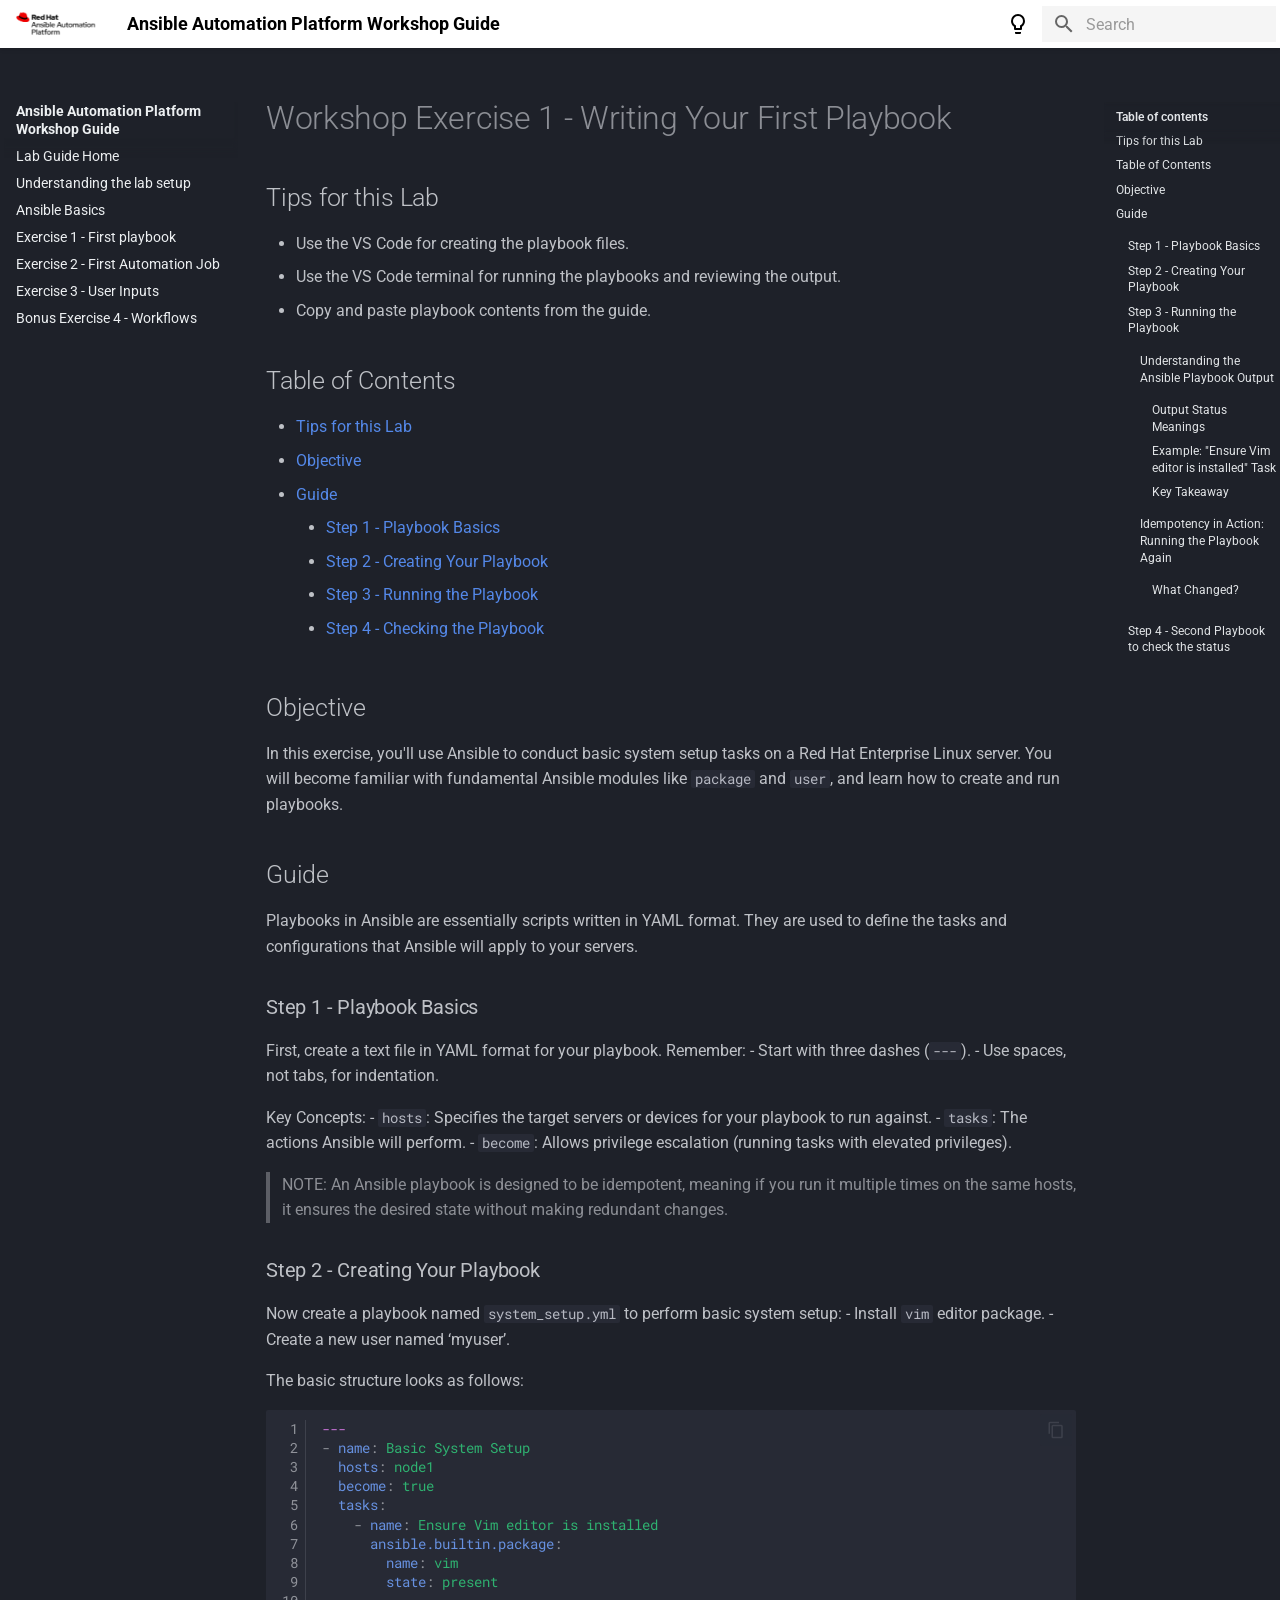
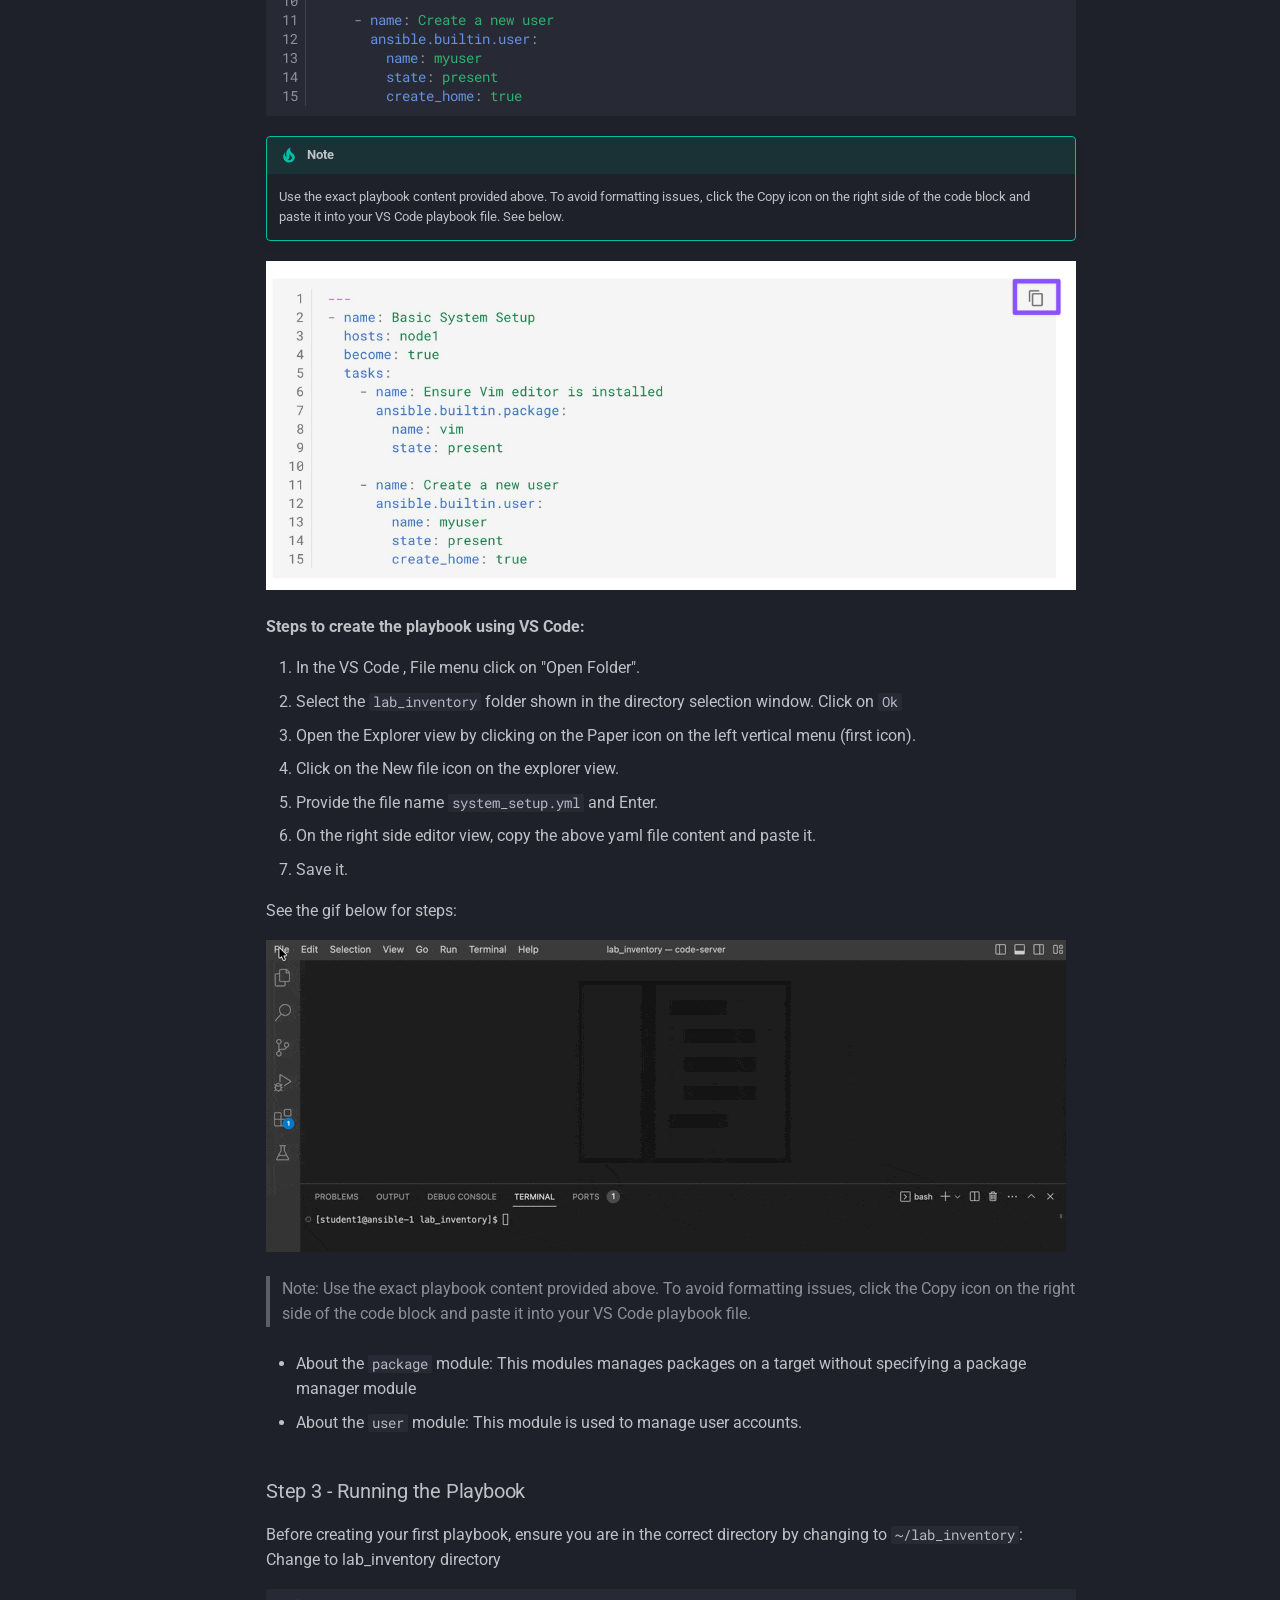
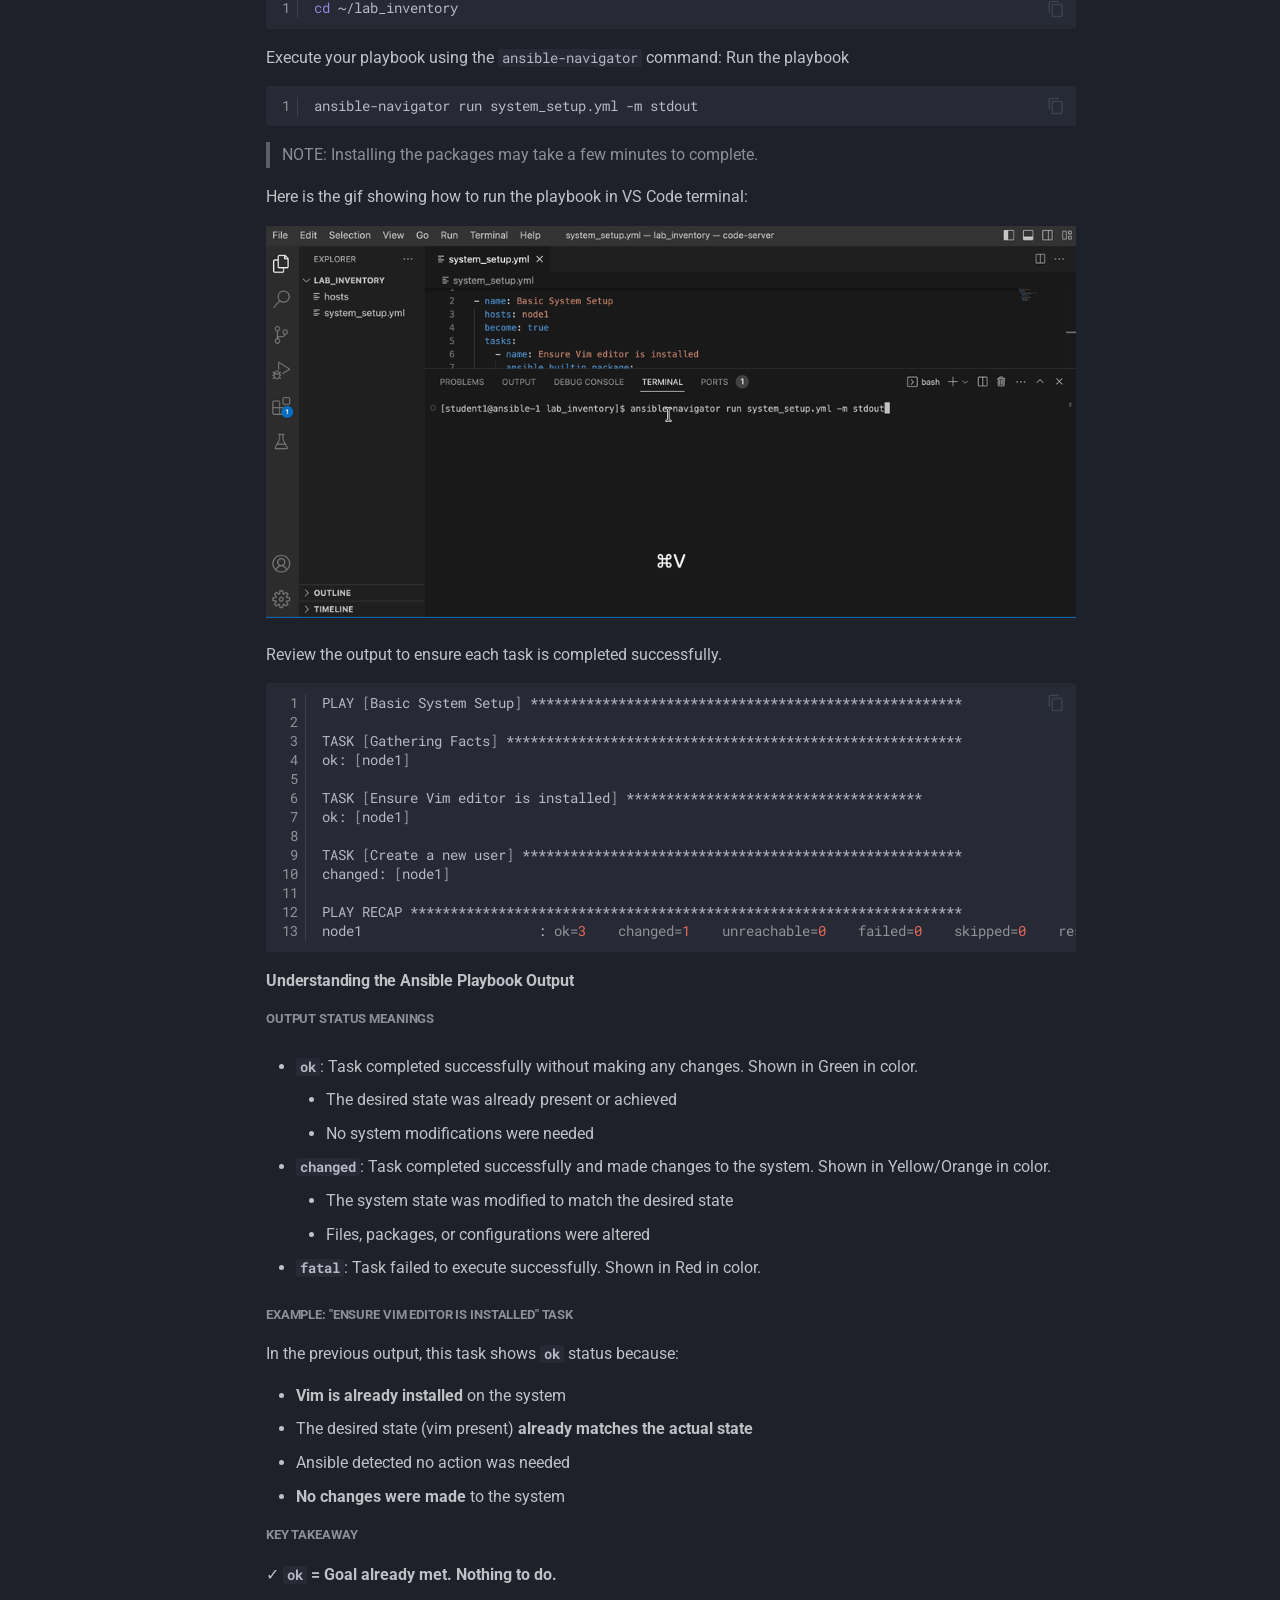
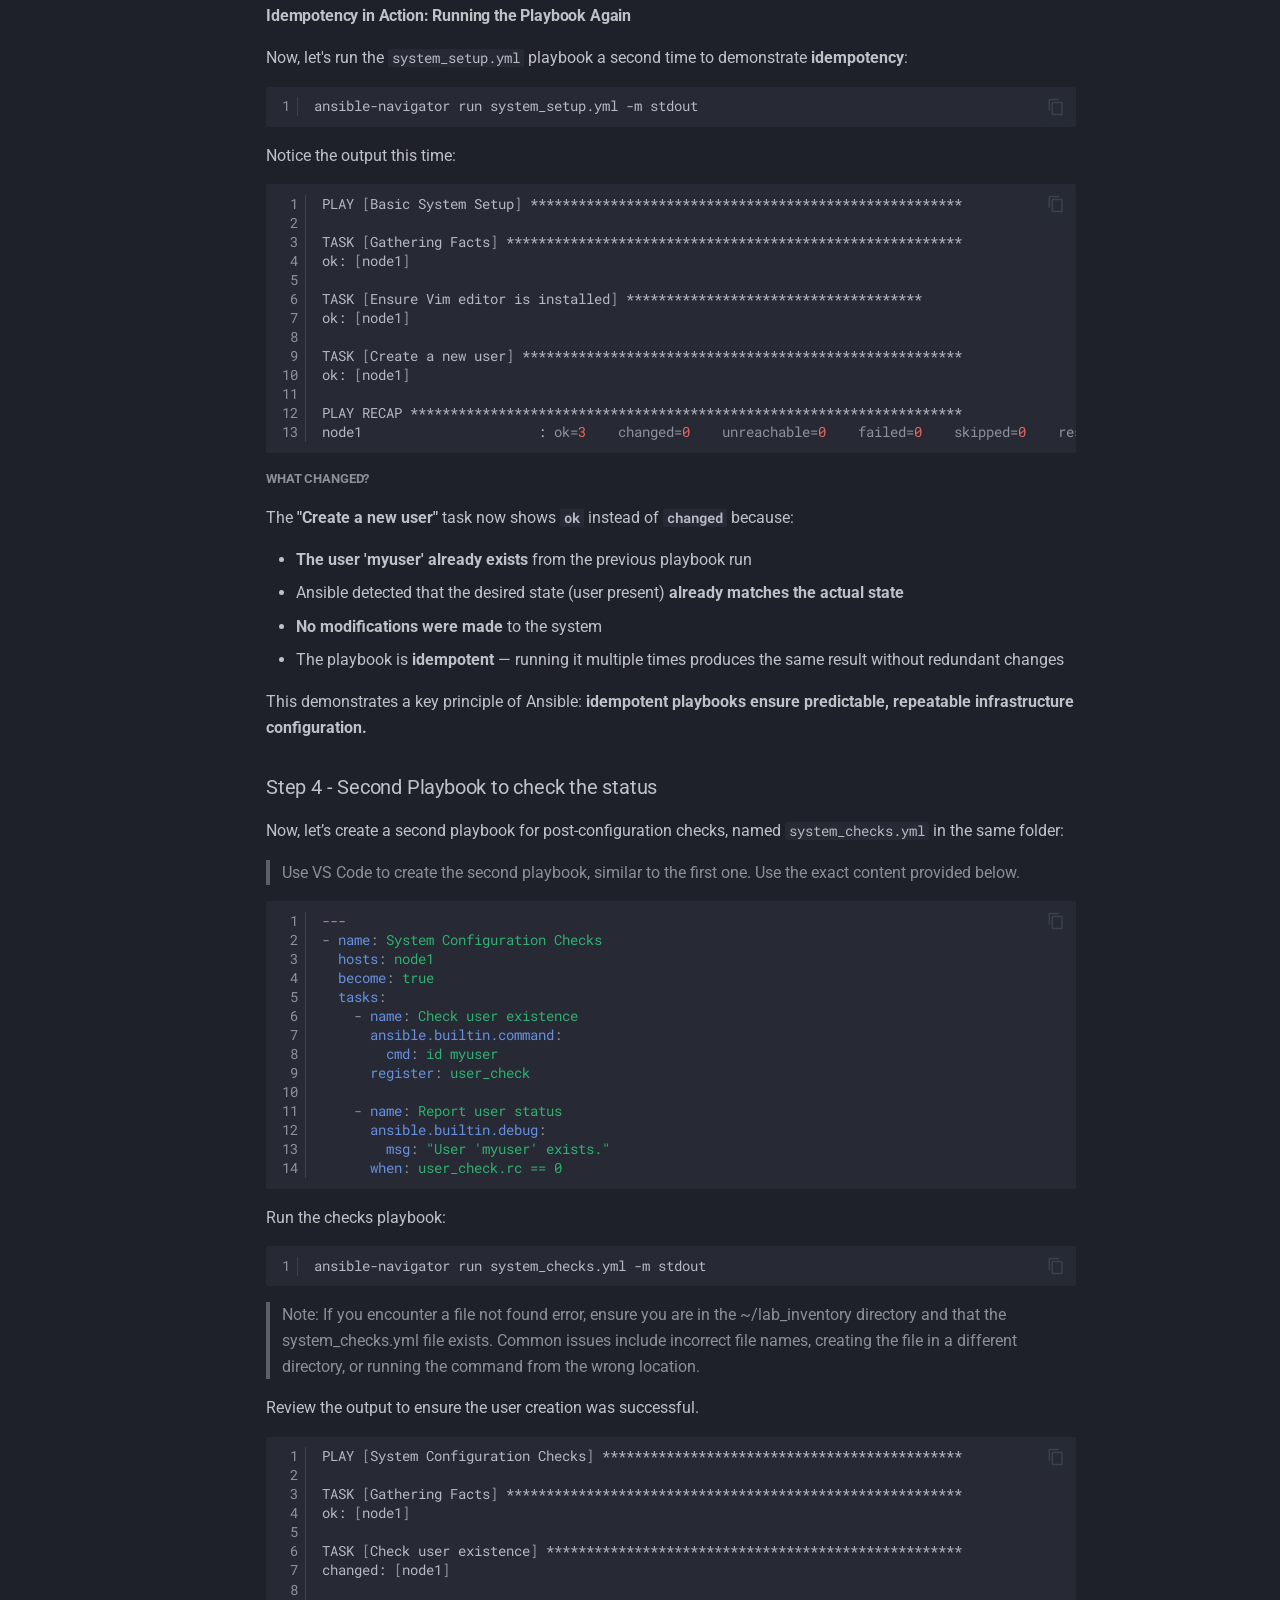
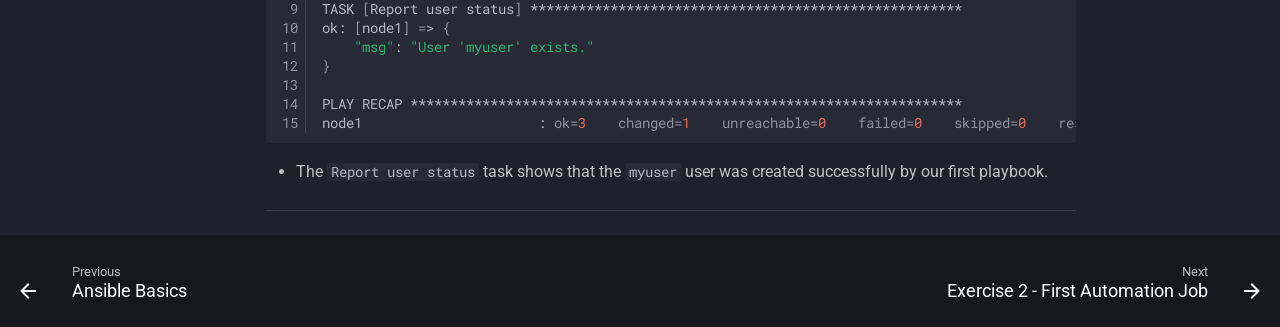
==== commit 55fdabc9: "deploy: f7a381432417d5cf59bf168d2808b53789dc5661" ====
--- a/3-playbook/index.html
+++ b/3-playbook/index.html
@@ -936,11 +936,8 @@
 </code></pre></div></td></tr></table></div>
 <div class="admonition tip">
 <p class="admonition-title">Note</p>
-<p>Use the exact playbook content provided below. To avoid formatting issues, click the Copy icon on the right side of the code block and paste it into your VS Code playbook file.</p>
+<p>Use the exact playbook content provided above. To avoid formatting issues, click the Copy icon on the right side of the code block and paste it into your VS Code playbook file. See below.</p>
 </div>
-<blockquote>
-<p>Note: Use the exact playbook content provided below. To avoid formatting issues, click the Copy icon on the right side of the code block and paste it into your VS Code playbook file.</p>
-</blockquote>
 <p><img alt="Copy playbook content" src="images/code-copy-icon.jpg" /></p>
 <p><strong>Steps to create the playbook using VS Code:</strong></p>
 <ol>
@@ -954,6 +951,9 @@
 </ol>
 <p>See the gif below for steps:</p>
 <p><img alt="Create Playbook in VSCode" src="images/vscode-open-folder.gif" /></p>
+<blockquote>
+<p>Note: Use the exact playbook content provided above. To avoid formatting issues, click the Copy icon on the right side of the code block and paste it into your VS Code playbook file.</p>
+</blockquote>
 <ul>
 <li>
 <p>About the <code>package</code> module: This modules manages packages on a target without specifying a package manager module</p>
